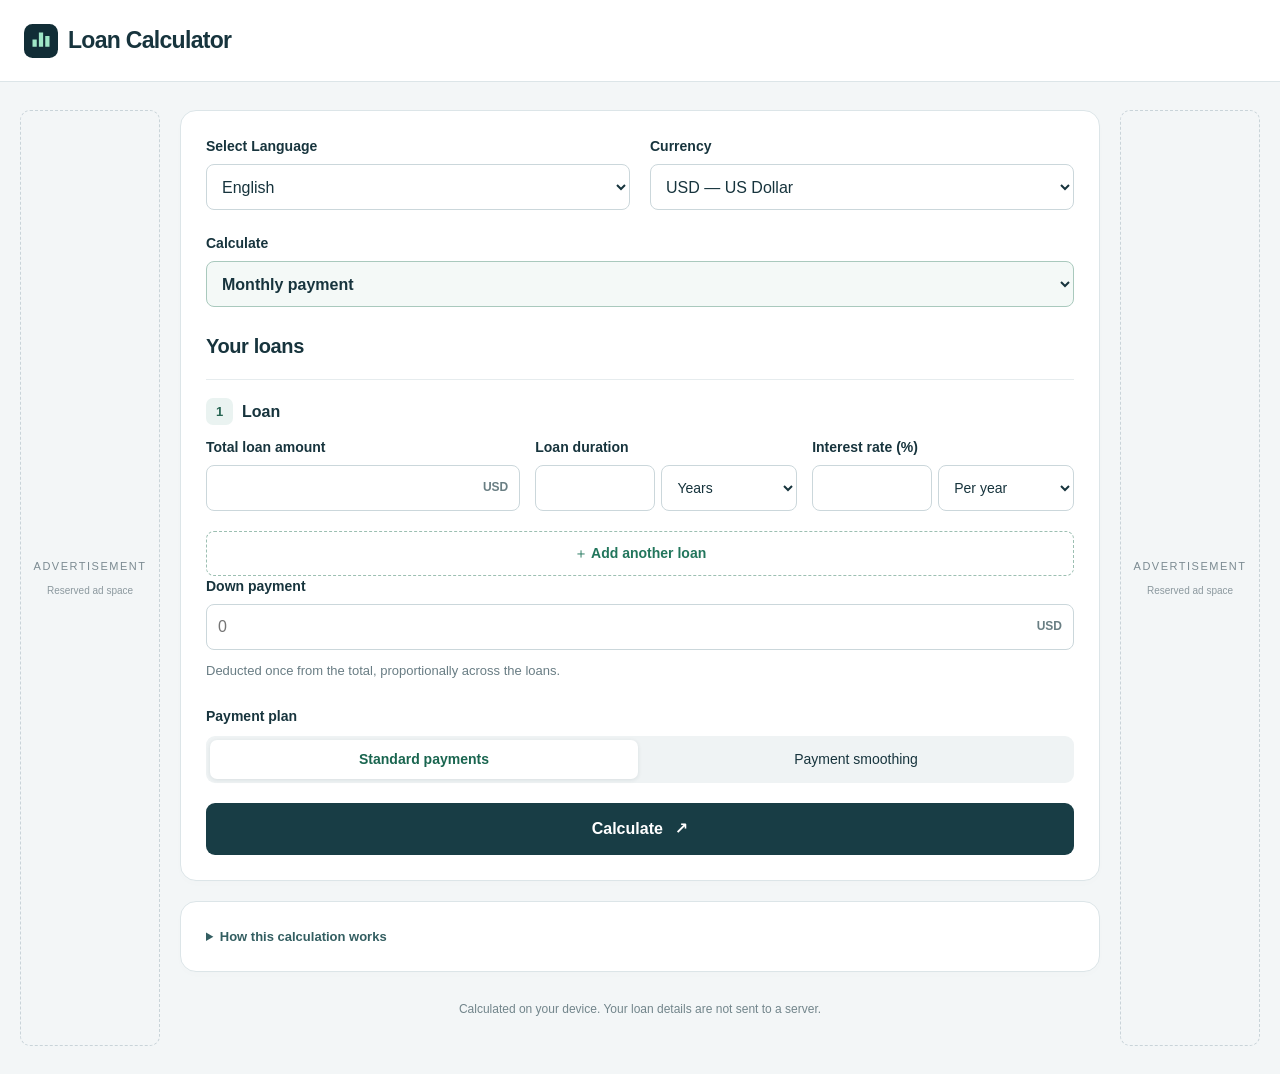
==== index.html @ 1871384f "Add files via upload" ====
<!doctype html>
<html lang="en">
<head>
  <meta charset="utf-8">
  <meta http-equiv="Cache-Control" content="no-cache, no-store, must-revalidate">
  <meta http-equiv="Pragma" content="no-cache">
  <meta http-equiv="Expires" content="0">
  <meta name="viewport" content="width=device-width,initial-scale=1">
  <meta name="description" content="Compare monthly payments across multiple loans, with payment smoothing and a complete repayment schedule.">
  <title>Loan Calculator</title>

  <link rel="preconnect" href="https://fonts.googleapis.com">
  <link rel="preconnect" href="https://fonts.gstatic.com" crossorigin>
  <link href="https://fonts.googleapis.com/css2?family=Rajdhani:wght@600;700&display=swap" rel="stylesheet">

  <link rel="icon" href="favicon.svg" type="image/svg+xml">
  <link rel="stylesheet" href="style.css?v=17">

  <script defer src="i18n.js?v=17"></script>
  <script defer src="finance.js?v=17"></script>
  <script defer src="pdf.js?v=17"></script>
  <script defer src="excel.js?v=17"></script>
  <script defer src="app.js?v=17"></script>
</head>
<body>
  <div id="app"></div>

  <noscript>
    This calculator requires JavaScript. / Esta calculadora precisa de JavaScript.
  </noscript>

  <script>
    // V19: one down payment for the complete group of loans.
    window.addEventListener('DOMContentLoaded', () => {
      const labels = {
        en:'Down payment', zh:'首付款', hi:'अग्रिम भुगतान',
        es:'Pago inicial', ar:'الدفعة المقدمة', fr:'Apport personnel',
        ru:'Первоначальный взнос', bn:'ডাউন পেমেন্ট', pt:'Entrada',
        id:'Uang muka', ur:'پیشگی ادائیگی'
      };
      const hints = {
        en:'Deducted once from the total, proportionally across the loans.',
        pt:'Descontada uma única vez do total, proporcionalmente entre os empréstimos.',
        fr:'Déduit une seule fois du total, proportionnellement entre les prêts.',
        es:'Se descuenta una sola vez del total, proporcionalmente entre los préstamos.'
      };
      const label = () => labels[state.lang] || labels.en;
      state.downPayment = '';
      function value(raw) {
        if (!String(raw ?? '').trim()) return 0;
        const normalized = numeric(String(raw));
        if (!/^\d+(?:\.\d{1,2})?$/.test(normalized)) throw Error('invalidSolver');
        const amount = Number(normalized);
        if (!Number.isFinite(amount) || amount < 0 || amount > 1e12) throw Error('invalidSolver');
        return amount;
      }
      function deduct(loans, raw) {
        const payment = value(raw);
        if (!payment) return loans;
        const amounts = loans.map(loan => Number(numeric(String(loan.amount))));
        const total = amounts.reduce((sum, amount) => sum + amount, 0);
        if (amounts.some(amount => !Number.isFinite(amount) || amount <= 0) || payment >= total)
          throw Error('invalidSolver');
        return loans.map((loan, index) => ({...loan, amount:String(amounts[index] * (1 - payment / total))}));
      }
      const basePrepared = prepared;
      prepared = function () {
        const loans = basePrepared();
        return state.target === 'amount' ? loans : deduct(loans, state.downPayment);
      };
      const baseRender = render;
      render = function () {
        baseRender();
        if (state.target === 'amount') return;
        document.querySelector('#add-loan').insertAdjacentHTML('afterend', `
          <div class="payment-field" id="down-payment-section">
            <label for="down-payment">${label()}</label>
            <div class="amount-wrap">
              <input id="down-payment" type="text" inputmode="decimal"
                value="${escapeHTML(state.downPayment)}" placeholder="0" autocomplete="off">
              <span class="currency-tag">${state.currency}</span>
            </div>
            <p class="hint">${hints[state.lang] || hints.en}</p>
          </div>`);
      };
      document.addEventListener('input', event => {
        if (event.target.id !== 'down-payment') return;
        state.downPayment = event.target.value;
        invalidate();
      });
      const basePdf = pdfReport;
      pdfReport = function () {
        const report = basePdf();
        if (state.target !== 'amount') report.summary.push([label(), money(value(state.downPayment))]);
        return report;
      };
      const baseExcel = LoanExcel.download.bind(LoanExcel);
      LoanExcel.download = async function (exportState, words, math) {
        if (exportState.target === 'amount') return baseExcel(exportState, words, math);
        return baseExcel({...exportState, loans:deduct(exportState.loans, exportState.downPayment)}, words, math);
      };
      render();
    });
  </script>
</body>
</html>
---- style.css ----
* {
  box-sizing: border-box;
}

:root {
  font-family: Inter, Arial, system-ui, sans-serif;
  color: #17343d;
  background: #f3f6f7;
  font-synthesis: none;
}

body {
  margin: 0;
  font-size: 16px;
  line-height: 1.5;
}

button,
input,
select {
  font: inherit;
}

button,
select {
  cursor: pointer;
}

button,
input,
select,
summary {
  outline-offset: 4px;
}

button:focus-visible,
input:focus-visible,
select:focus-visible,
summary:focus-visible {
  outline: 3px solid #177e69;
}

button {
  border: 0;
}

/* HEADER */

header {
  height: 82px;
  background: #fff;
  border-bottom: 1px solid #dce5e8;

  display: flex;
  align-items: center;
  justify-content: space-between;

  padding: 0 max(24px, calc((100% - 1280px) / 2));
  gap: 20px;
}

.brand {
  display: flex;
  align-items: center;
  gap: 10px;

  margin: 0;
  font-size: 23px;
  font-weight: 750;
  line-height: 1.2;
  letter-spacing: -0.7px;
}

.brand img {
  width: 34px;
  height: 34px;
}

.header-note {
  color: #63757d;
  font-size: 14px;
}

/* =========================================================
   MAIN LAYOUT
   ========================================================= */

.layout {
  width: 100%;
  max-width: none;

  margin: 28px 0;
  padding: 0 20px;

  display: grid;

  /*
    Todo o espaço que sobra é dividido igualmente
    entre a coluna esquerda e a coluna direita.

    A calculadora pode chegar no máximo a 920px.
  */
  grid-template-columns:
    minmax(0, 1fr)
    minmax(0, 920px)
    minmax(0, 1fr);

  gap: 20px;

  /*
    Faz as duas colunas laterais acompanharem
    a altura total da coluna central.
  */
  align-items: stretch;
}

main {
  min-width: 0;
}

/* =========================================================
   DESKTOP AD RAILS
   ========================================================= */

.side-rail {
  width: 100%;
  min-width: 0;

  height: auto;
  min-height: 600px;

  align-self: stretch;

  display: flex;
  flex-direction: column;
  align-items: center;
  justify-content: center;

  border: 1px dashed #c9d4d9;
  border-radius: 10px;

  color: #7c8b92;
  gap: 8px;

  text-align: center;
  font-size: 12px;

  margin: 0;
}

.side-rail span {
  letter-spacing: 1.5px;
  text-transform: uppercase;
  font-size: 11px;
}

.side-rail small {
  color: #8c999f;
}

/* TYPOGRAPHY */

.eyebrow {
  color: #52716f;
  font-size: 12px;
  font-weight: 700;
  letter-spacing: 2px;
  text-transform: uppercase;
}

h1 {
  font-size: 36px;
  letter-spacing: -1.3px;
  line-height: 1.15;
  margin: 9px 0 12px;
}

h2 {
  font-size: 20px;
  letter-spacing: -0.4px;
  margin: 0;
}

h3 {
  font-size: 16px;
  margin: 0;
}

.intro {
  color: #63757d;
  margin: 0 0 27px;
  max-width: 620px;
}

/* CARDS */

.card {
  background: white;
  border: 1px solid #dce5e8;
  border-radius: 16px;

  padding: 25px;
  margin-bottom: 20px;

  box-shadow: 0 3px 8px #17343d03;
}

/* PREFERENCES */

.preferences {
  display: grid;
  grid-template-columns: 1fr 1fr;
  gap: 20px;

  margin-bottom: 23px;
}

label,
.label {
  display: block;

  font-size: 14px;
  font-weight: 600;

  margin-bottom: 7px;
}

input,
select {
  width: 100%;
  height: 46px;

  border: 1px solid #cbd7db;
  border-radius: 8px;

  color: #17343d;
  background: #fff;

  padding: 9px 11px;

  min-width: 0;
}

input {
  font-variant-numeric: tabular-nums;
}

select {
  padding-inline-end: 24px;
}

/* SECTIONS */

.section-title {
  display: flex;
  align-items: center;
  justify-content: space-between;
  gap: 12px;
}

.section-title small {
  font-size: 12px;
  color: #6a7b82;
}

/* LOANS */

.loan {
  border-top: 1px solid #e6ecee;
  padding-top: 18px;
  margin-top: 18px;
}

.loan-title {
  display: flex;
  justify-content: space-between;
  align-items: center;

  margin-bottom: 12px;
}

.loan-title h3 {
  display: flex;
  align-items: center;
  gap: 9px;
}

.loan-number {
  display: inline-grid;
  place-items: center;

  background: #eaf3f1;
  color: #276553;

  width: 27px;
  height: 27px;

  border-radius: 7px;
  font-size: 13px;
}

.remove {
  background: transparent;
  color: #697d84;

  padding: 6px 8px;

  font-size: 13px;
  border-radius: 6px;
}

.remove:hover {
  background: #fff0ef;
  color: #ae3535;
}

/* FIELDS */

.fields {
  display: grid;
  grid-template-columns: 1.2fr 1fr 1fr;
  gap: 15px;
}

.pair {
  display: flex;
  gap: 6px;
}

.pair input {
  width: 47%;
}

.pair select {
  width: 53%;
  font-size: 14px;
}

.amount-wrap {
  position: relative;
}

.amount-wrap input {
  padding-inline-end: 52px;
}

.currency-tag {
  position: absolute;

  inset-inline-end: 12px;
  top: 13px;

  font-size: 12px;
  color: #697e83;
  font-weight: 600;

  pointer-events: none;
}

/* ADD LOAN */

.add {
  background: white;
  color: #22765c;

  border: 1px dashed #9cbfb2;

  width: 100%;

  border-radius: 8px;

  padding: 11px;
  margin-top: 20px;

  font-weight: 600;
  font-size: 14px;
}

.add:hover {
  background: #f1faf6;
}

/* PAYMENT MODE */

.mode-row {
  margin-top: 24px;
}

.segments {
  display: flex;

  background: #eff3f4;

  border-radius: 9px;

  padding: 4px;
  gap: 4px;

  margin-top: 9px;
}

.segments label {
  position: relative;

  flex: 1;

  text-align: center;

  padding: 9px 10px;
  margin: 0;

  border-radius: 7px;

  cursor: pointer;

  font-size: 14px;
  font-weight: 500;
}

.segments input {
  position: absolute;

  opacity: 0;

  width: 1px;
  height: 1px;
}

.segments label:has(input:checked) {
  background: #fff;

  box-shadow: 0 1px 4px #17343d1a;

  color: #19654f;
  font-weight: 650;
}

.segments label:has(input:focus-visible) {
  outline: 3px solid #177e69;
}

/* TEXT */

.hint {
  font-size: 13px;
  color: #697d84;

  margin: 11px 0 0;

  line-height: 1.6;
}

/* BUTTONS */

.calculate {
  width: 100%;

  background: #183d45;
  color: #fff;

  border-radius: 9px;

  padding: 14px 20px;
  margin-top: 20px;

  font-weight: 650;

  display: flex;
  justify-content: center;
  gap: 12px;
}

.calculate:hover {
  background: #24535c;
}

/* ERRORS */

.error {
  color: #a12b2b;
  background: #fff0ef;

  padding: 12px;

  border-radius: 8px;

  font-size: 14px;

  margin-top: 16px;
}

.error:empty {
  display: none;
}

/* RESULTS */

.result {
  border: 1px solid #badbce;
  background: #e7f5ee;

  border-radius: 16px;

  padding: 25px;

  margin-bottom: 20px;
}

.result-top {
  display: flex;
  justify-content: space-between;

  gap: 20px;

  align-items: start;
  flex-wrap: wrap;
}

.result-top > div {
  min-width: 0;
  max-width: 100%;
}

.result .eyebrow {
  letter-spacing: 1.3px;
}

.payment {
  font-size: 42px;
  font-weight: 650;

  letter-spacing: -1.8px;
  line-height: 1.2;

  margin: 10px 0 4px;

  overflow-wrap: anywhere;
}

.payment small {
  font-size: 15px;

  letter-spacing: 0;
  font-weight: 400;

  color: #53776a;
}

.badge {
  font-size: 12px;

  background: #d1eade;
  color: #285e4a;

  border-radius: 25px;

  padding: 6px 10px;

  white-space: nowrap;
}

/* STATS */

.stats {
  display: grid;
  grid-template-columns: repeat(3, 1fr);

  gap: 15px;

  border-top: 1px solid #c4ded1;

  margin-top: 23px;
  padding-top: 19px;
}

.stats dt {
  color: #53776a;
  font-size: 13px;
}

.stats dd {
  margin: 4px 0 0;

  font-size: 18px;
  font-weight: 600;

  overflow-wrap: anywhere;
}

/* PERIODS */

.period {
  display: flex;
  align-items: center;
  justify-content: space-between;

  gap: 16px;

  padding: 15px 0;

  border-bottom: 1px solid #e4ecee;
}

.period:last-child {
  border: 0;
}

.period span {
  font-size: 14px;
  color: #60757c;
}

.period strong {
  font-size: 16px;
}

.period-bar {
  height: 5px;

  background: #e4efec;

  border-radius: 8px;

  margin-top: 8px;

  overflow: hidden;
}

.period-bar i {
  display: block;

  height: 100%;

  background: #5eab91;

  border-radius: 8px;
}

.period-label {
  flex: 1;
}

/* TABLE */

.table-card {
  padding: 0;
  overflow: hidden;
}

.table-header {
  padding: 24px;

  display: flex;
  align-items: center;
  justify-content: space-between;

  gap: 14px;
}

.table-scroll {
  overflow: auto;
  max-height: 530px;
}

table {
  width: 100%;

  border-collapse: collapse;

  font-variant-numeric: tabular-nums;
  font-size: 14px;

  white-space: nowrap;
}

th,
td {
  text-align: end;

  padding: 13px 20px;

  border-bottom: 1px solid #e7edef;
}

th:first-child,
td:first-child {
  text-align: start;
}

th {
  background: #f6f8f9;
  color: #63777e;

  font-size: 12px;
  font-weight: 600;

  position: sticky;
  top: 0;
  z-index: 1;
}

tbody tr:hover {
  background: #f3f9f6;
}

tfoot {
  font-weight: 650;
  background: #f6f8f9;
}

/* PAGINATION */

.pagination {
  display: flex;
  align-items: center;
  justify-content: space-between;

  padding: 16px 23px;

  gap: 10px;

  color: #63777e;
  font-size: 13px;
}

.pagination button {
  padding: 7px 12px;

  border-radius: 6px;

  background: #edf3f1;
  color: #245c49;
}

.pagination button:disabled {
  opacity: 0.4;
  cursor: default;
}

/* DETAILS */

details {
  font-size: 13px;
  color: #63777e;
}

summary {
  cursor: pointer;

  color: #335e61;

  font-weight: 600;
}

details p {
  line-height: 1.7;
}

/* FOOTER */

footer {
  text-align: center;

  font-size: 12px;
  color: #72858b;

  padding: 8px 0 28px;
}

a {
  color: #226851;
}

/* EMPTY */

.empty {
  border: 1px dashed #c7d7d9;

  padding: 25px;

  text-align: center;

  color: #677d84;

  border-radius: 12px;

  margin-bottom: 20px;
}

[hidden] {
  display: none !important;
}

/* RTL */

[dir="rtl"] .brand {
  letter-spacing: 0;
}

[dir="rtl"] h1,
[dir="rtl"] .payment {
  letter-spacing: 0;
}

/* TARGET */

.target-control {
  margin-bottom: 24px;
}

.target-control select {
  font-weight: 600;

  background: #f4f9f7;
  border-color: #a9c9bd;
}

/* INVERSE */

.inverse-fields {
  grid-template-columns: repeat(2, minmax(0, 1fr));
}

.computed {
  display: flex;
  align-items: center;

  height: 46px;

  border: 1px dashed #a9c9bd;
  border-radius: 8px;

  color: #37765e;
  background: #f2faf6;

  padding: 9px 11px;

  font-size: 14px;

  flex: 1;
  min-width: 0;
}

.solved-list {
  margin-top: 18px;
}

.solved-list > div {
  display: flex;
  justify-content: space-between;

  gap: 14px;

  padding: 9px 0;

  border-top: 1px solid #c4ded1;
}

.solved-list span {
  font-size: 14px;
}

.solved-list strong {
  text-align: end;
}

.unknown-field label {
  color: #37765e;
}

/* NOTICES */

.amortization-notice {
  padding: 14px;

  border: 1px solid #dfc782;

  background: #fff7df;

  border-radius: 8px;

  color: #614a12;

  font-size: 14px;
  line-height: 1.6;
}

.global-payment {
  margin-bottom: 24px;

  padding: 18px;

  background: #f3f8f6;

  border-radius: 10px;
  border: 1px solid #dce8e1;
}

.payment-field {
  margin-bottom: 24px;
  max-width: 100%;
}

/* DOWNLOADS */

.download {
  margin: 0 0 20px;
}

.download:disabled {
  opacity: 0.65;
  cursor: wait;
}

a.download {
  text-decoration: none;
}

.download-actions {
  display: flex;

  gap: 12px;

  margin: 0 0 20px;
}

.download-actions .download {
  flex: 1;
  min-width: 0;

  margin: 0;
}

/* =========================================================
   MOBILE AD
   ========================================================= */

.ad-mobile {
  display: none;
}

/* =========================================================
   TABLET
   ========================================================= */

@media (max-width: 1150px) and (min-width: 901px) {
  .layout {
    gap: 12px;
    padding: 0 12px;
  }

  .side-rail {
    font-size: 11px;
  }

  .fields {
    gap: 10px;
  }
}

/* =========================================================
   MOBILE
   ========================================================= */

@media (max-width: 900px) {
  .layout {
    display: block;

    max-width: 800px;

    margin: 25px auto 0;

    padding: 0 20px;
  }

  .side-rail {
    display: none;
  }

  .ad-mobile {
    display: flex;

    min-height: 100px;
    width: 100%;

    margin: 0 0 20px;

    border: 1px dashed #c9d4d9;
    border-radius: 10px;

    align-items: center;
    justify-content: center;
    flex-direction: column;

    gap: 8px;

    color: #7c8b92;

    text-align: center;
    font-size: 12px;
  }

  .ad-mobile span {
    text-transform: uppercase;
    letter-spacing: 1.5px;

    font-size: 11px;
  }

  header {
    padding: 0 22px;
    height: 72px;
  }

  .header-note {
    font-size: 12px;
  }
}

/* =========================================================
   SMALL MOBILE
   ========================================================= */

@media (max-width: 560px) {
  .layout {
    padding: 0 14px;
  }

  .card,
  .result {
    padding: 20px;
  }

  h1 {
    font-size: 30px;
  }

  .intro {
    font-size: 14px;
  }

  .preferences {
    gap: 12px;
  }

  .fields {
    grid-template-columns: 1fr;
    gap: 14px;
  }

  .pair input {
    width: 60%;
  }

  .pair select {
    width: 40%;
  }

  .payment {
    font-size: 30px;
  }

  .stats {
    grid-template-columns: 1fr;
    gap: 12px;
  }

  .stats div {
    display: flex;
    justify-content: space-between;
    gap: 10px;
    align-items: center;
  }

  .stats dd {
    font-size: 16px;
    margin: 0;
  }

  .badge {
    white-space: normal;
    text-align: center;
  }

  .header-note {
    display: none;
  }

  .table-header {
    padding: 20px;
  }

  .segments label {
    font-size: 13px;
    padding: 9px 6px;
  }

  .preferences select {
    font-size: 14px;
  }

  th,
  td {
    padding: 12px;
  }

  .result-top {
    gap: 8px;
  }

  .pagination {
    padding: 15px 12px;
  }

  .section-title {
    align-items: start;
  }

  .inverse-fields {
    grid-template-columns: 1fr;
  }

  .solved-list > div {
    flex-wrap: wrap;
  }

  .brand {
    white-space: nowrap;
  }

  .download-actions {
    flex-direction: column;
  }
}

/* ANIMATION */

@media (prefers-reduced-motion: no-preference) {
  button {
    transition: background 0.15s ease;
  }
}
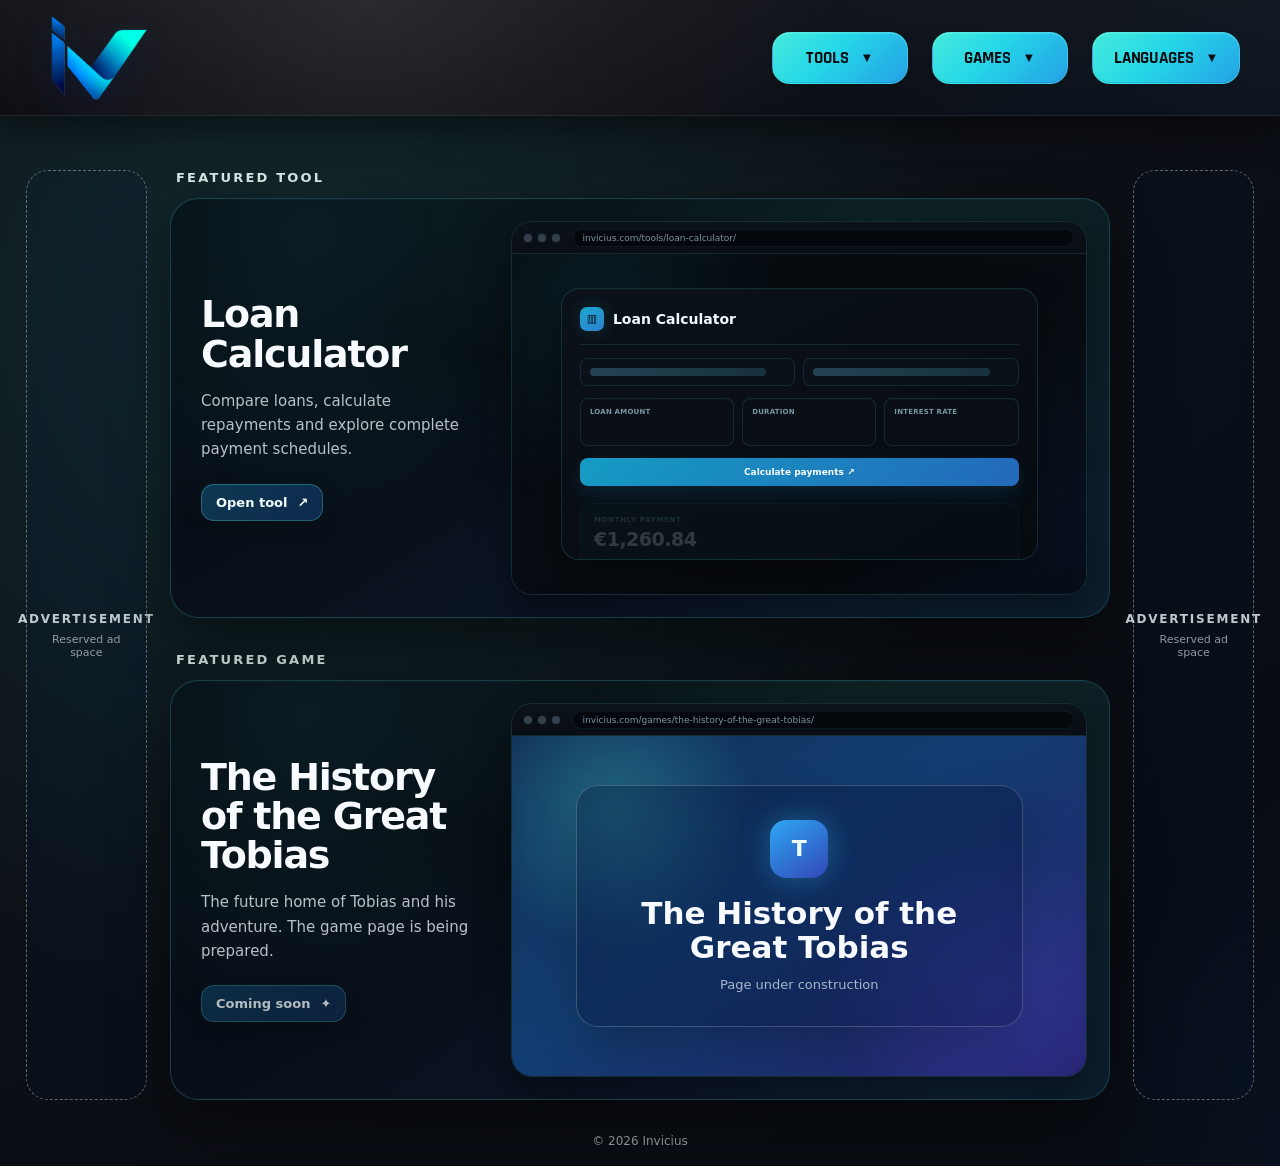
==== commit 45f0e552: "Add files via upload" ====
--- a/index.html
+++ b/index.html
@@ -1,106 +1,1275 @@
-<!doctype html>
+<!DOCTYPE html>
 <html lang="en">
 <head>
-  <meta charset="utf-8">
-  <meta http-equiv="Cache-Control" content="no-cache, no-store, must-revalidate">
-  <meta http-equiv="Pragma" content="no-cache">
-  <meta http-equiv="Expires" content="0">
-  <meta name="viewport" content="width=device-width,initial-scale=1">
-  <meta name="description" content="Compare monthly payments across multiple loans, with payment smoothing and a complete repayment schedule.">
-  <title>Loan Calculator</title>
+  <meta charset="UTF-8">
+  <meta name="viewport" content="width=device-width, initial-scale=1.0">
+  <meta name="description" content="Invicius — useful tools, games and digital experiences.">
+  <title>Invicius</title>
+  <link rel="icon" href="/invicius-favicon.ico?v=20" sizes="any">
+  <link rel="icon" type="image/png" href="/assets/invicius-icon.png?v=20">
+  <link rel="apple-touch-icon" href="/assets/invicius-icon.png?v=20">
 
   <link rel="preconnect" href="https://fonts.googleapis.com">
   <link rel="preconnect" href="https://fonts.gstatic.com" crossorigin>
   <link href="https://fonts.googleapis.com/css2?family=Rajdhani:wght@600;700&display=swap" rel="stylesheet">
 
-  <link rel="icon" href="favicon.svg" type="image/svg+xml">
-  <link rel="stylesheet" href="style.css?v=17">
-
-  <script defer src="i18n.js?v=17"></script>
-  <script defer src="finance.js?v=17"></script>
-  <script defer src="pdf.js?v=17"></script>
-  <script defer src="excel.js?v=17"></script>
-  <script defer src="app.js?v=17"></script>
+  <style>
+    * {
+      box-sizing: border-box;
+    }
+
+    :root {
+      --ink: #f7fbff;
+      --muted: rgba(241, 249, 255, 0.78);
+      --line: rgba(255, 255, 255, 0.20);
+      --glass: rgba(8, 24, 57, 0.24);
+      --glass-strong: rgba(7, 22, 52, 0.52);
+      --shadow: 0 24px 60px rgba(5, 18, 48, 0.28);
+      --radius: 24px;
+    }
+
+    html {
+      min-height: 100%;
+      background: #030507;
+    }
+
+    body {
+      margin: 0;
+      min-height: 100vh;
+      color: var(--ink);
+      font-family: Inter, ui-sans-serif, system-ui, -apple-system, BlinkMacSystemFont, "Segoe UI", sans-serif;
+      overflow-x: hidden;
+
+      background:
+        radial-gradient(circle at 15% 18%, rgba(41, 222, 204, 0.12), transparent 30%),
+        radial-gradient(circle at 82% 72%, rgba(38, 112, 255, 0.14), transparent 32%),
+        radial-gradient(circle at 48% 108%, rgba(65, 114, 163, 0.09), transparent 38%),
+        linear-gradient(145deg, #101319 0%, #090d13 38%, #05080d 68%, #010203 100%);
+
+      background-size: 160% 160%, 160% 160%, 180% 180%, 220% 220%;
+      animation: darkPageGlow 6s ease-in-out infinite alternate;
+    }
+
+    button,
+    select,
+    a {
+      font: inherit;
+    }
+
+    button {
+      border: 0;
+    }
+
+    a {
+      color: inherit;
+    }
+
+    /* ---------------- HEADER ---------------- */
+
+    .site-header {
+      position: relative;
+      z-index: 30;
+
+      min-height: 116px;
+      padding: 9px clamp(20px, 3.1vw, 54px);
+
+      display: flex;
+      align-items: center;
+      gap: clamp(18px, 2.2vw, 34px);
+
+      background:
+        radial-gradient(circle at 18% 2%, rgba(255, 255, 255, 0.10), transparent 28%),
+        radial-gradient(circle at 78% 18%, rgba(45, 151, 199, 0.10), transparent 34%),
+        radial-gradient(circle at 48% 110%, rgba(44, 89, 140, 0.13), transparent 40%),
+        linear-gradient(180deg, #101217 0%, #080a0f 48%, #020305 100%);
+
+      background-size: 160% 160%, 170% 170%, 180% 180%, 220% 220%;
+      animation: headerGlow 4.4s ease-in-out infinite alternate;
+
+      box-shadow:
+        0 12px 36px rgba(0, 0, 0, 0.48),
+        inset 0 -1px 0 rgba(255, 255, 255, 0.08);
+    }
+
+    .brand-link {
+      position: relative;
+      z-index: 2;
+
+      display: flex;
+      align-items: center;
+      justify-content: center;
+
+      width: 118px;
+      min-width: 118px;
+      height: 88px;
+
+      margin: 0;
+
+      background: transparent;
+      box-shadow: none;
+      border-radius: 0;
+      overflow: visible;
+
+      text-decoration: none;
+    }
+
+    .brand-link::before {
+      content: none;
+    }
+
+    .brand-link img {
+      width: 100%;
+      height: 100%;
+      object-fit: contain;
+      display: block;
+      opacity: 1;
+      animation: logoChromatic 6s ease-in-out infinite alternate;
+      filter: saturate(1.16) brightness(1.06) drop-shadow(0 9px 16px rgba(12, 27, 104, 0.24));
+    }
+
+    .nav-cluster {
+      display: flex;
+      align-items: center;
+      gap: 24px;
+    }
+
+    .header-actions {
+      margin-left: auto;
+      display: flex;
+      align-items: center;
+      justify-content: flex-end;
+      gap: 24px;
+    }
+
+    .menu-wrap {
+      position: relative;
+    }
+
+    .menu-button {
+      position: relative;
+      isolation: isolate;
+      overflow: hidden;
+
+      min-width: 136px;
+      height: 52px;
+
+      display: inline-flex;
+      align-items: center;
+      justify-content: center;
+      gap: 12px;
+
+      padding: 0 21px;
+
+      border: 1px solid rgba(107, 255, 232, 0.34);
+      border-radius: 18px;
+
+      background:
+        linear-gradient(
+          135deg,
+          #52f2d6 0%,
+          #25d7e8 26%,
+          #248de4 58%,
+          #385fe2 100%
+        );
+      background-size: 240% 240%;
+      background-position: 0% 50%;
+      animation: buttonFlow 6s ease-in-out infinite alternate;
+
+      box-shadow:
+        inset 0 1px 0 rgba(255, 255, 255, 0.16),
+        inset 0 -1px 0 rgba(8, 54, 122, 0.16);
+
+      font-family: "Rajdhani", "Segoe UI", ui-sans-serif, sans-serif;
+      font-weight: 700;
+      font-size: 1.04rem;
+      letter-spacing: 0.005em;
+      text-transform: uppercase;
+
+      cursor: pointer;
+
+      transition:
+        transform 180ms ease,
+        filter 180ms ease,
+        box-shadow 180ms ease;
+    }
+
+
+    .menu-button > span:first-child,
+    .menu-button .chevron {
+      color: transparent;
+      background: linear-gradient(135deg, #010203 0%, #0b1016 28%, #18303d 55%, #070a0e 78%, #010203 100%);
+      background-size: 240% 240%;
+      -webkit-background-clip: text;
+      background-clip: text;
+      -webkit-text-fill-color: transparent;
+      animation: headerInkFlow 4.4s ease-in-out infinite alternate;
+      text-shadow: none;
+    }
+
+    .menu-button > span:first-child {
+      font-size: 1em;
+      font-weight: 700;
+      letter-spacing: -0.01em;
+    }
+
+    .menu-button:hover,
+    .menu-button:focus-visible {
+      transform: translateY(-3px);
+      filter: brightness(1.10) saturate(1.08);
+      box-shadow:
+        inset 0 1px 0 rgba(255, 255, 255, 0.18),
+        inset 0 -1px 0 rgba(8, 54, 122, 0.18);
+      outline: none;
+    }
+
+    .menu-button:active {
+      transform: translateY(4px);
+      box-shadow:
+        inset 0 1px 0 rgba(255, 255, 255, 0.12),
+        inset 0 -1px 0 rgba(8, 54, 122, 0.20);
+    }
+
+    .menu-button .chevron {
+      font-size: 13px;
+      transition: transform 160ms ease;
+    }
+
+    .menu-wrap.open .menu-button .chevron {
+      transform: rotate(180deg);
+    }
+
+    .menu-panel {
+      position: absolute;
+      top: calc(100% + 10px);
+      left: 0;
+
+      min-width: 250px;
+
+      padding: 9px;
+
+      border: 1px solid rgba(75, 218, 239, 0.38);
+      border-radius: 17px;
+
+      background:
+        radial-gradient(circle at 18% 8%, rgba(255,255,255,0.08), transparent 28%),
+        radial-gradient(circle at 82% 22%, rgba(46,164,210,0.08), transparent 30%),
+        linear-gradient(160deg, rgba(18,21,27,0.98), rgba(7,9,13,0.99) 58%, rgba(1,2,4,0.995));
+      backdrop-filter: blur(18px);
+
+      box-shadow:
+        0 22px 50px rgba(0, 0, 0, 0.48),
+        inset 0 1px 0 rgba(115, 230, 255, 0.10);
+
+      opacity: 0;
+      visibility: hidden;
+      transform: translateY(-7px);
+
+      transition:
+        opacity 150ms ease,
+        transform 150ms ease,
+        visibility 150ms ease;
+    }
+
+    .menu-wrap.open .menu-panel {
+      opacity: 1;
+      visibility: visible;
+      transform: translateY(0);
+    }
+
+    .menu-panel a,
+    .menu-panel button {
+      width: 100%;
+      min-height: 45px;
+
+      display: flex;
+      align-items: center;
+      justify-content: space-between;
+      gap: 18px;
+
+      padding: 10px 13px;
+
+      color: transparent;
+      text-decoration: none;
+      text-align: start;
+
+      border-radius: 11px;
+
+      background:
+        linear-gradient(
+          135deg,
+          #7bffe8 0%,
+          #3dd8ee 38%,
+          #4ba7ff 72%,
+          #7882ff 100%
+        );
+      -webkit-background-clip: text;
+      background-clip: text;
+
+      cursor: pointer;
+      font-family: Inter, Arial, system-ui, sans-serif;
+      font-size: 15px;
+      font-weight: 700;
+      line-height: 1.25;
+    }
+
+    .menu-panel a:hover,
+    .menu-panel a:focus-visible,
+    .menu-panel button:hover,
+    .menu-panel button:focus-visible {
+      background-color: rgba(58, 204, 235, 0.10);
+      outline: none;
+    }
+
+    .menu-panel small {
+      color: #58dce9;
+      -webkit-text-fill-color: #58dce9;
+    }
+
+    .language-wrap {
+      justify-self: end;
+    }
+
+    .language-wrap .menu-panel {
+      left: auto;
+      right: 0;
+      width: 280px;
+      max-height: 420px;
+      overflow: auto;
+    }
+
+    .language-option.active {
+      background-color: rgba(84, 215, 255, 0.10);
+      box-shadow: inset 0 0 0 1px rgba(91, 228, 239, 0.22);
+    }
+
+    /* ---------------- PAGE ---------------- */
+
+    .page-shell {
+      width: 100%;
+      padding: 54px clamp(14px, 2vw, 30px) 34px;
+    }
+
+    .content-grid {
+      width: 100%;
+
+      display: grid;
+      grid-template-columns:
+        minmax(120px, 1fr)
+        minmax(0, 940px)
+        minmax(120px, 1fr);
+
+      gap: clamp(14px, 1.8vw, 28px);
+      align-items: stretch;
+    }
+
+    .side-rail {
+      min-width: 0;
+      min-height: 650px;
+
+      display: flex;
+      flex-direction: column;
+      align-items: center;
+      justify-content: center;
+
+      padding: 24px 10px;
+
+      border: 1px dashed rgba(255, 255, 255, 0.36);
+      border-radius: 22px;
+
+      color: rgba(244, 252, 255, 0.78);
+      text-align: center;
+
+      background: rgba(2, 29, 72, 0.11);
+      backdrop-filter: blur(6px);
+    }
+
+    .side-rail strong {
+      font-size: 12px;
+      letter-spacing: 1.8px;
+      text-transform: uppercase;
+    }
+
+    .side-rail span {
+      margin-top: 7px;
+      font-size: 11px;
+      color: rgba(244, 252, 255, 0.58);
+    }
+
+    .hero-card {
+      position: relative;
+      isolation: isolate;
+      overflow: hidden;
+
+      min-height: 650px;
+
+      display: grid;
+      grid-template-rows: auto 1fr;
+      gap: 28px;
+
+      padding: clamp(28px, 5vw, 58px);
+
+      border: 1px solid rgba(255, 255, 255, 0.26);
+      border-radius: 30px;
+
+      background:
+        linear-gradient(145deg, rgba(255,255,255,0.17), rgba(255,255,255,0.06));
+
+      backdrop-filter: blur(16px);
+      box-shadow: var(--shadow);
+    }
+
+    .hero-card::before {
+      content: "";
+      position: absolute;
+      z-index: -2;
+      inset: -30%;
+
+      background:
+        conic-gradient(
+          from 30deg,
+          rgba(78, 241, 212, 0.22),
+          rgba(85, 143, 255, 0.18),
+          rgba(219, 89, 240, 0.15),
+          rgba(78, 241, 212, 0.22)
+        );
+
+      animation: slowSpin 24s linear infinite;
+    }
+
+    .hero-card::after {
+      content: "";
+      position: absolute;
+      z-index: -1;
+      inset: 1px;
+
+      border-radius: 29px;
+
+      background:
+        linear-gradient(150deg, rgba(7, 49, 94, 0.84), rgba(8, 86, 126, 0.64) 48%, rgba(9, 66, 126, 0.80));
+    }
+
+    .hero-copy {
+      position: relative;
+      z-index: 2;
+      max-width: 720px;
+    }
+
+    .eyebrow {
+      margin: 0 0 12px;
+
+      color: #8ff7e4;
+
+      font-size: 12px;
+      font-weight: 800;
+      letter-spacing: 2.4px;
+      text-transform: uppercase;
+    }
+
+    .hero-title {
+      margin: 0;
+
+      font-size: clamp(40px, 6vw, 76px);
+      line-height: 0.98;
+      letter-spacing: -3px;
+
+      max-width: 760px;
+    }
+
+    .hero-text {
+      margin: 22px 0 0;
+
+      max-width: 650px;
+
+      color: var(--muted);
+
+      font-size: clamp(16px, 2vw, 20px);
+      line-height: 1.65;
+    }
+
+    .tech-visual {
+      position: relative;
+
+      min-height: 325px;
+
+      display: flex;
+      align-items: center;
+      justify-content: center;
+
+      border: 1px solid rgba(255, 255, 255, 0.14);
+      border-radius: 26px;
+
+      overflow: hidden;
+
+      background:
+        radial-gradient(circle at 50% 48%, rgba(87, 251, 221, 0.14), transparent 36%),
+        linear-gradient(145deg, rgba(2, 17, 58, 0.56), rgba(27, 42, 108, 0.28));
+    }
+
+    .tech-visual svg {
+      width: min(720px, 92%);
+      height: auto;
+      display: block;
+      filter: drop-shadow(0 30px 40px rgba(0,0,0,0.24));
+    }
+
+    .orbit {
+      transform-origin: 400px 220px;
+      animation: orbitRotate 18s linear infinite;
+    }
+
+    .orbit.reverse {
+      animation-direction: reverse;
+      animation-duration: 26s;
+    }
+
+    .pulse-dot {
+      animation: dotPulse 2.5s ease-in-out infinite alternate;
+      transform-origin: center;
+    }
+
+
+    /* ---------------- HOME FEED ---------------- */
+    .home-feed{min-width:0;display:flex;flex-direction:column;gap:34px}
+    .feed-section{min-width:0}
+    .feed-heading{display:flex;align-items:center;gap:0;margin:0 0 13px;padding:0 6px;font-size:13px;font-weight:850;letter-spacing:2.2px;text-transform:uppercase;color:rgba(238,255,252,.9)}
+    .feed-heading::before{content:none;display:none}
+    .feed-card{position:relative;overflow:hidden;min-height:420px;display:grid;grid-template-columns:minmax(230px,.34fr) minmax(0,.66fr);gap:22px;padding:22px;border:1px solid rgba(83,220,245,.24);border-radius:28px;background:radial-gradient(circle at 14% 10%,rgba(44,196,221,.10),transparent 34%),radial-gradient(circle at 88% 84%,rgba(39,104,197,.10),transparent 36%),linear-gradient(145deg,rgba(4,8,12,.97),rgba(7,12,18,.96) 56%,rgba(3,7,12,.98));backdrop-filter:blur(15px);box-shadow:0 24px 60px rgba(0,0,0,.46),inset 0 1px 0 rgba(255,255,255,.025)}
+    .feed-card::before{content:"";position:absolute;inset:-45%;z-index:-1;background:conic-gradient(from 50deg,rgba(77,245,214,.09),rgba(66,128,255,.10),rgba(12,18,28,.06),rgba(77,245,214,.09));animation:slowSpin 28s linear infinite}
+    .feed-info{align-self:center;padding:8px 6px 8px 8px}
+    .feed-title{margin:0;font-size:clamp(25px,3vw,38px);line-height:1.03;letter-spacing:-1.2px}
+    .feed-text{margin:15px 0 0;color:rgba(241,249,255,.76);font-size:15px;line-height:1.62}
+    .feed-action{display:inline-flex;align-items:center;gap:10px;margin-top:22px;padding:11px 15px;border-radius:13px;text-decoration:none;color:#f5ffff;font-size:13px;font-weight:800;background:linear-gradient(135deg,rgba(18,115,168,.42),rgba(25,80,155,.38));box-shadow:inset 0 0 0 1px rgba(89,240,225,.28),0 8px 20px rgba(0,0,0,.22);transition:transform 160ms ease,background 160ms ease}
+    .feed-action:hover,.feed-action:focus-visible{transform:translateY(-2px);background:rgba(35,143,189,.34);outline:none}
+    .feed-action.disabled{pointer-events:none;opacity:.72}
+    .preview-window{position:relative;min-width:0;min-height:365px;overflow:hidden;border:1px solid rgba(92,211,239,.18);border-radius:21px;background:#05090e;box-shadow:0 18px 36px rgba(0,0,0,.38)}
+    .preview-browserbar{height:32px;display:flex;align-items:center;gap:6px;padding:0 12px;background:linear-gradient(180deg,#0c1219,#090e14);border-bottom:1px solid rgba(79,207,234,.12)}
+    .preview-browserbar i{width:8px;height:8px;border-radius:50%;background:#33414d;box-shadow:0 0 0 1px rgba(255,255,255,.025)}
+    .preview-address{min-width:0;flex:1;margin-left:7px;padding:4px 9px;overflow:hidden;border-radius:8px;color:#7d929d;background:rgba(3,7,11,.82);box-shadow:inset 0 0 0 1px rgba(86,211,233,.08);font-size:9px;white-space:nowrap;text-overflow:ellipsis}
+    .preview-stage{position:absolute;inset:32px 0 0;overflow:hidden;background:#060a0f}
+    .loan-preview .preview-stage{display:grid;place-items:center;padding:22px;background:radial-gradient(circle at 15% 15%,rgba(35,188,214,.10),transparent 34%),radial-gradient(circle at 88% 82%,rgba(37,87,176,.12),transparent 36%),linear-gradient(160deg,#05090d,#080d13 56%,#04070b)}
+    .loan-demo{width:min(90%,560px);max-height:92%;padding:18px;border:1px solid rgba(76,213,234,.16);border-radius:18px;background:linear-gradient(155deg,rgba(11,18,25,.98),rgba(6,11,16,.98));box-shadow:0 18px 38px rgba(0,0,0,.42),inset 0 1px 0 rgba(255,255,255,.025);color:#eefbff;overflow:hidden}
+    .loan-demo-top{display:flex;align-items:center;gap:9px;padding-bottom:13px;border-bottom:1px solid rgba(90,211,231,.12);font-size:14px;font-weight:850;color:#f2fbff}
+    .loan-demo-icon{width:24px;height:24px;display:grid;place-items:center;border-radius:7px;background:linear-gradient(145deg,#1aa9cf,#2f7fd1);color:#071016;font-size:11px;font-weight:900;box-shadow:0 0 18px rgba(47,166,214,.18)}
+    .loan-demo-selects{display:grid;grid-template-columns:1fr 1fr;gap:8px;margin-top:13px}
+    .loan-demo-select{height:28px;border:1px solid rgba(86,211,233,.13);border-radius:7px;background:#0a1118;position:relative;overflow:hidden}
+    .loan-demo-select::after{content:"";position:absolute;left:9px;right:28px;top:9px;height:8px;border-radius:5px;background:linear-gradient(90deg,#244253,#17313e)}
+    .loan-demo-fields{display:grid;grid-template-columns:1.15fr 1fr 1fr;gap:8px;margin-top:12px}
+    .loan-demo-field{min-width:0;padding:9px;border:1px solid rgba(85,207,230,.14);border-radius:8px;background:#090f15;box-shadow:inset 0 1px 0 rgba(255,255,255,.02)}
+    .loan-demo-field small{display:block;margin-bottom:5px;color:#7895a3;font-size:7px;font-weight:750;letter-spacing:.2px}
+    .loan-demo-field strong{display:block;min-height:15px;overflow:hidden;color:#eafaff;font-size:10px;font-weight:800;white-space:nowrap;text-overflow:ellipsis}
+    .loan-demo-field strong span{display:inline-block;opacity:0;animation:loanType 9s ease-in-out infinite}
+    .loan-demo-field:nth-child(2) strong span{animation-delay:.8s}
+    .loan-demo-field:nth-child(3) strong span{animation-delay:1.6s}
+    .loan-demo-button{margin-top:12px;padding:9px 12px;border-radius:8px;background:linear-gradient(135deg,#159cc3,#2369ba);color:#f8feff;text-align:center;font-size:9px;font-weight:850;box-shadow:0 8px 20px rgba(15,112,171,.20);animation:loanButton 9s ease-in-out infinite}
+    .loan-demo-result{margin-top:12px;padding:12px 13px;border:1px solid rgba(74,223,197,.22);border-radius:10px;background:linear-gradient(145deg,rgba(11,42,42,.82),rgba(8,27,39,.9));opacity:.18;transform:translateY(5px);animation:loanResult 9s ease-in-out infinite}
+    .loan-demo-result small{display:block;color:#78c8bd;font-size:7px;font-weight:750;text-transform:uppercase;letter-spacing:.7px}
+    .loan-demo-result strong{display:block;margin-top:4px;color:#f0ffff;font-size:19px;letter-spacing:-.5px}
+    .loan-demo-bars{display:flex;gap:4px;align-items:flex-end;height:28px;margin-top:10px}
+    .loan-demo-bars i{flex:1;min-width:0;border-radius:3px 3px 1px 1px;background:linear-gradient(180deg,#4de0c0,#267cb7);box-shadow:0 0 10px rgba(63,209,205,.09);animation:loanBars 9s ease-in-out infinite}
+    .loan-demo-bars i:nth-child(1){height:42%}.loan-demo-bars i:nth-child(2){height:66%}.loan-demo-bars i:nth-child(3){height:86%}.loan-demo-bars i:nth-child(4){height:72%}.loan-demo-bars i:nth-child(5){height:54%}.loan-demo-bars i:nth-child(6){height:39%}
+    .tobias-preview .preview-stage{display:grid;place-items:center;background:radial-gradient(circle at 18% 22%,rgba(74,237,211,.28),transparent 26%),radial-gradient(circle at 84% 76%,rgba(80,92,234,.3),transparent 30%),linear-gradient(145deg,#102f56,#123d71 45%,#261f6b)}
+    .tobias-empty-page{width:min(78%,480px);padding:34px 28px;text-align:center;border:1px solid rgba(255,255,255,.19);border-radius:22px;background:rgba(8,19,58,.34);backdrop-filter:blur(10px);box-shadow:0 20px 45px rgba(0,0,0,.2);animation:tobiasFloat 5s ease-in-out infinite alternate}
+    .tobias-pixel{width:58px;height:58px;margin:0 auto 18px;display:grid;place-items:center;border-radius:16px;color:#efffff;background:linear-gradient(145deg,#2da7f4,#3347b7);box-shadow:0 0 30px rgba(60,188,244,.34);font-weight:900;font-size:22px}
+    .tobias-empty-page h3{margin:0;font-size:clamp(21px,3vw,31px);line-height:1.1}
+    .tobias-empty-page p{margin:13px 0 0;color:rgba(239,251,255,.68);font-size:13px}
+
+    .mobile-rail {
+      display: none;
+    }
+
+    .site-footer {
+      padding: 0 20px 18px;
+      text-align: center;
+      color: rgba(243, 250, 255, 0.62);
+      font-size: 12px;
+    }
+
+    /* ---------------- ANIMATIONS ---------------- */
+
+    @keyframes loanType {
+      0%,10%{opacity:0;transform:translateY(3px)}
+      18%,72%{opacity:1;transform:translateY(0)}
+      82%,100%{opacity:0;transform:translateY(-2px)}
+    }
+
+    @keyframes loanButton {
+      0%,42%,100%{transform:scale(1);filter:brightness(1)}
+      48%{transform:scale(.985);filter:brightness(1.22)}
+      55%,82%{transform:scale(1);filter:brightness(1)}
+    }
+
+    @keyframes loanResult {
+      0%,48%,100%{opacity:.15;transform:translateY(5px)}
+      58%,82%{opacity:1;transform:translateY(0)}
+      90%{opacity:.2;transform:translateY(3px)}
+    }
+
+    @keyframes loanBars {
+      0%,48%,100%{opacity:.22;transform:scaleY(.55);transform-origin:bottom}
+      60%,82%{opacity:1;transform:scaleY(1);transform-origin:bottom}
+    }
+
+    @keyframes buttonFlow {
+      0% {
+        background-position: 0% 45%;
+      }
+      50% {
+        background-position: 58% 55%;
+      }
+      100% {
+        background-position: 100% 45%;
+      }
+    }
+
+    @keyframes darkPageGlow {
+      0% { background-position: 0% 0%, 100% 100%, 50% 100%, 0% 50%; }
+      50% { background-position: 24% 16%, 76% 82%, 48% 74%, 52% 50%; }
+      100% { background-position: 44% 30%, 60% 64%, 52% 48%, 100% 50%; }
+    }
+
+    @keyframes pageGlow {
+      0% {
+        background-position: 0% 0%, 100% 100%, 0% 50%;
+      }
+      100% {
+        background-position: 20% 12%, 78% 84%, 100% 50%;
+      }
+    }
+
+    @keyframes brandFlow {
+      0% { background-position: 0% 42%; }
+      50% { background-position: 58% 58%; }
+      100% { background-position: 100% 42%; }
+    }
+
+    @keyframes logoChromatic {
+      0% { filter: hue-rotate(-8deg) saturate(1.12) brightness(1.04) drop-shadow(0 9px 16px rgba(12, 27, 104, 0.24)); }
+      50% { filter: hue-rotate(12deg) saturate(1.28) brightness(1.10) drop-shadow(0 9px 18px rgba(22, 177, 205, 0.24)); }
+      100% { filter: hue-rotate(30deg) saturate(1.30) brightness(1.08) drop-shadow(0 9px 18px rgba(33, 193, 163, 0.24)); }
+    }
+
+    @keyframes headerInkFlow {
+      0% { background-position: 0% 42%; }
+      50% { background-position: 58% 58%; }
+      100% { background-position: 100% 42%; }
+    }
+
+    @keyframes headerGlow {
+      0% {
+        background-position: 0% 20%, 100% 0%, 0% 50%;
+      }
+      100% {
+        background-position: 25% 5%, 72% 24%, 100% 50%;
+      }
+    }
+
+    @keyframes slowSpin {
+      to { transform: rotate(360deg); }
+    }
+
+    @keyframes orbitRotate {
+      to { transform: rotate(360deg); }
+    }
+
+    @keyframes dotPulse {
+      from { opacity: 0.55; transform: scale(0.90); }
+      to   { opacity: 1; transform: scale(1.12); }
+    }
+    @keyframes tobiasFloat{from{transform:translateY(8px)}to{transform:translateY(-8px)}}
+
+    /* ---------------- RESPONSIVE ---------------- */
+
+    @media (max-width: 1100px) {
+      .header-actions {
+        gap: 12px;
+      }
+
+      .nav-cluster {
+        gap: 12px;
+      }
+
+      .content-grid {
+        grid-template-columns:
+          minmax(90px, 0.7fr)
+          minmax(0, 760px)
+          minmax(90px, 0.7fr);
+      }
+    }
+
+    @media (max-width: 900px) {
+      .site-header {
+        min-height: auto;
+        flex-wrap: wrap;
+        gap: 12px;
+        padding: 12px 14px 17px;
+      }
+
+      .brand-link {
+        width: 92px;
+        min-width: 92px;
+        height: 72px;
+        margin: 0;
+        border-radius: 0;
+      }
+
+      .header-actions {
+        margin-left: auto;
+        flex: 1 1 520px;
+        display: grid;
+        grid-template-columns: minmax(0, 2fr) minmax(150px, 1fr);
+        gap: 8px;
+      }
+
+      .nav-cluster {
+        display: grid;
+        grid-template-columns: 1fr 1fr;
+        gap: 8px;
+      }
+
+      .language-wrap {
+        justify-self: stretch;
+      }
+
+      .language-wrap .menu-button {
+        width: 100%;
+      }
+
+      .language-wrap .menu-panel {
+        right: 0;
+        left: 0;
+        width: auto;
+      }
+
+      .menu-button {
+        min-width: 0;
+        width: 100%;
+        height: 43px;
+        border-radius: 13px;
+        padding: 0 12px;
+      }
+
+      .menu-panel {
+        min-width: 220px;
+      }
+
+      .page-shell {
+        padding-top: 44px;
+      }
+
+      .content-grid {
+        display: block;
+        max-width: 780px;
+        margin: 0 auto;
+      }
+
+      .side-rail {
+        display: none;
+      }
+
+      .hero-card {
+        min-height: auto;
+        padding: 28px 20px 22px;
+      }
+
+      .hero-title {
+        letter-spacing: -2px;
+      }
+
+      .tech-visual {
+        min-height: 270px;
+      }
+
+      .feed-card{grid-template-columns:1fr;min-height:0;padding:18px}
+      .feed-info{padding:3px 3px 0}
+      .preview-window{min-height:320px}
+
+      .mobile-rail {
+        margin-top: 18px;
+
+        min-height: 110px;
+
+        display: flex;
+        flex-direction: column;
+        align-items: center;
+        justify-content: center;
+
+        border: 1px dashed rgba(255, 255, 255, 0.36);
+        border-radius: 18px;
+
+        color: rgba(244, 252, 255, 0.74);
+        background: rgba(2, 29, 72, 0.11);
+      }
+    }
+
+    @media (max-width: 520px) {
+      .site-header {
+        grid-template-columns: 72px 1fr;
+      }
+
+      .brand-link {
+        width: 80px;
+        min-width: 80px;
+        height: 64px;
+        border-radius: 0;
+      }
+
+      .nav-cluster {
+        gap: 6px;
+      }
+
+      .menu-button {
+        font-size: 13px;
+      }
+
+      .hero-title {
+        font-size: 40px;
+      }
+    }
+
+    @media (prefers-reduced-motion: reduce) {
+      *,
+      *::before,
+      *::after {
+        animation: none !important;
+        scroll-behavior: auto !important;
+      }
+    }
+  </style>
 </head>
+
 <body>
-  <div id="app"></div>
-
-  <noscript>
-    This calculator requires JavaScript. / Esta calculadora precisa de JavaScript.
-  </noscript>
+  <header class="site-header">
+    <a class="brand-link" href="/" aria-label="Invicius">
+      <img src="assets/invicius-logo.png" alt="Invicius">
+    </a>
+
+    <div class="header-actions">
+      <nav class="nav-cluster" aria-label="Primary navigation">
+        <div class="menu-wrap">
+          <button class="menu-button" type="button" data-menu-button="tools" aria-expanded="false">
+            <span data-i18n="tools">Tools</span>
+            <span class="chevron" aria-hidden="true">▼</span>
+          </button>
+          <div class="menu-panel" data-menu-panel="tools">
+            <a href="/tools/loan-calculator/">
+              <span data-i18n="loanCalculator">Loan Calculator</span>
+              <small>↗</small>
+            </a>
+          </div>
+        </div>
+
+        <div class="menu-wrap">
+          <button class="menu-button" type="button" data-menu-button="games" aria-expanded="false">
+            <span data-i18n="games">Games</span>
+            <span class="chevron" aria-hidden="true">▼</span>
+          </button>
+          <div class="menu-panel" data-menu-panel="games">
+            <a href="/games/the-history-of-the-great-tobias/">
+              <span>The History of the Great Tobias</span>
+              <small>↗</small>
+            </a>
+          </div>
+        </div>
+      </nav>
+
+      <div class="menu-wrap language-wrap">
+        <button class="menu-button" type="button" data-menu-button="languages" aria-expanded="false">
+          <span data-i18n="languages">Languages</span>
+          <span class="chevron" aria-hidden="true">▼</span>
+        </button>
+        <div class="menu-panel" data-menu-panel="languages" id="language-menu"></div>
+      </div>
+    </div>
+  </header>
+
+  <main class="page-shell">
+    <div class="content-grid">
+      <aside class="side-rail" aria-label="Advertisement">
+        <strong data-i18n="advertisement">Advertisement</strong>
+        <span data-i18n="reserved">Reserved ad space</span>
+      </aside>
+
+      <section class="home-feed" aria-label="Invicius feed">
+        <div class="feed-section">
+          <h2 class="feed-heading" data-i18n="featuredTool">Featured tool</h2>
+          <article class="feed-card">
+            <div class="feed-info">
+              <h3 class="feed-title" data-i18n="loanCalculator">Loan Calculator</h3>
+              <p class="feed-text" data-i18n="loanFeedText">Compare loans, calculate repayments and explore complete payment schedules.</p>
+              <a class="feed-action" href="/tools/loan-calculator/"><span data-i18n="openTool">Open tool</span><span aria-hidden="true">↗</span></a>
+            </div>
+            <div class="preview-window loan-preview" aria-label="Loan Calculator animated preview">
+              <div class="preview-browserbar"><i></i><i></i><i></i><span class="preview-address">invicius.com/tools/loan-calculator/</span></div>
+              <div class="preview-stage">
+                <div class="loan-demo" aria-hidden="true">
+                  <div class="loan-demo-top"><span class="loan-demo-icon">▥</span><span>Loan Calculator</span></div>
+                  <div class="loan-demo-selects"><div class="loan-demo-select"></div><div class="loan-demo-select"></div></div>
+                  <div class="loan-demo-fields">
+                    <div class="loan-demo-field"><small>LOAN AMOUNT</small><strong><span>260000</span></strong></div>
+                    <div class="loan-demo-field"><small>DURATION</small><strong><span>25 years</span></strong></div>
+                    <div class="loan-demo-field"><small>INTEREST RATE</small><strong><span>3.2%</span></strong></div>
+                  </div>
+                  <div class="loan-demo-button">Calculate payments ↗</div>
+                  <div class="loan-demo-result"><small>Monthly payment</small><strong>€1,260.84</strong><div class="loan-demo-bars"><i></i><i></i><i></i><i></i><i></i><i></i></div></div>
+                </div>
+              </div>
+            </div>
+          </article>
+        </div>
+        <div class="feed-section">
+          <h2 class="feed-heading" data-i18n="featuredGame">Featured game</h2>
+          <article class="feed-card">
+            <div class="feed-info">
+              <h3 class="feed-title">The History of the Great Tobias</h3>
+              <p class="feed-text" data-i18n="tobiasFeedText">The future home of Tobias and his adventure. The game page is being prepared.</p>
+              <span class="feed-action disabled"><span data-i18n="comingSoon">Coming soon</span><span aria-hidden="true">✦</span></span>
+            </div>
+            <div class="preview-window tobias-preview" aria-label="The History of the Great Tobias page preview">
+              <div class="preview-browserbar"><i></i><i></i><i></i><span class="preview-address">invicius.com/games/the-history-of-the-great-tobias/</span></div>
+              <div class="preview-stage"><div class="tobias-empty-page"><div class="tobias-pixel">T</div><h3>The History of the Great Tobias</h3><p data-i18n="tobiasPageStatus">Page under construction</p></div></div>
+            </div>
+          </article>
+        </div>
+      </section>
+
+      <aside class="side-rail" aria-label="Advertisement">
+        <strong data-i18n="advertisement">Advertisement</strong>
+        <span data-i18n="reserved">Reserved ad space</span>
+      </aside>
+
+      <aside class="mobile-rail" aria-label="Advertisement">
+        <strong data-i18n="advertisement">Advertisement</strong>
+        <span data-i18n="reserved">Reserved ad space</span>
+      </aside>
+    </div>
+  </main>
+
+  <footer class="site-footer">
+    <span>© <span id="year"></span> Invicius</span>
+  </footer>
 
   <script>
-    // V19: one down payment for the complete group of loans.
-    window.addEventListener('DOMContentLoaded', () => {
-      const labels = {
-        en:'Down payment', zh:'首付款', hi:'अग्रिम भुगतान',
-        es:'Pago inicial', ar:'الدفعة المقدمة', fr:'Apport personnel',
-        ru:'Первоначальный взнос', bn:'ডাউন পেমেন্ট', pt:'Entrada',
-        id:'Uang muka', ur:'پیشگی ادائیگی'
-      };
-      const hints = {
-        en:'Deducted once from the total, proportionally across the loans.',
-        pt:'Descontada uma única vez do total, proporcionalmente entre os empréstimos.',
-        fr:'Déduit une seule fois du total, proportionnellement entre les prêts.',
-        es:'Se descuenta una sola vez del total, proporcionalmente entre los préstamos.'
-      };
-      const label = () => labels[state.lang] || labels.en;
-      state.downPayment = '';
-      function value(raw) {
-        if (!String(raw ?? '').trim()) return 0;
-        const normalized = numeric(String(raw));
-        if (!/^\d+(?:\.\d{1,2})?$/.test(normalized)) throw Error('invalidSolver');
-        const amount = Number(normalized);
-        if (!Number.isFinite(amount) || amount < 0 || amount > 1e12) throw Error('invalidSolver');
-        return amount;
-      }
-      function deduct(loans, raw) {
-        const payment = value(raw);
-        if (!payment) return loans;
-        const amounts = loans.map(loan => Number(numeric(String(loan.amount))));
-        const total = amounts.reduce((sum, amount) => sum + amount, 0);
-        if (amounts.some(amount => !Number.isFinite(amount) || amount <= 0) || payment >= total)
-          throw Error('invalidSolver');
-        return loans.map((loan, index) => ({...loan, amount:String(amounts[index] * (1 - payment / total))}));
-      }
-      const basePrepared = prepared;
-      prepared = function () {
-        const loans = basePrepared();
-        return state.target === 'amount' ? loans : deduct(loans, state.downPayment);
-      };
-      const baseRender = render;
-      render = function () {
-        baseRender();
-        if (state.target === 'amount') return;
-        document.querySelector('#add-loan').insertAdjacentHTML('afterend', `
-          <div class="payment-field" id="down-payment-section">
-            <label for="down-payment">${label()}</label>
-            <div class="amount-wrap">
-              <input id="down-payment" type="text" inputmode="decimal"
-                value="${escapeHTML(state.downPayment)}" placeholder="0" autocomplete="off">
-              <span class="currency-tag">${state.currency}</span>
-            </div>
-            <p class="hint">${hints[state.lang] || hints.en}</p>
-          </div>`);
-      };
-      document.addEventListener('input', event => {
-        if (event.target.id !== 'down-payment') return;
-        state.downPayment = event.target.value;
-        invalidate();
+    const languages = [
+      ["en", "English"],
+      ["zh", "中文（普通话）"],
+      ["hi", "हिन्दी"],
+      ["es", "Español"],
+      ["ar", "العربية"],
+      ["fr", "Français"],
+      ["ru", "Русский"],
+      ["bn", "বাংলা"],
+      ["pt", "Português"],
+      ["id", "Bahasa Indonesia"],
+      ["ur", "اردو"]
+    ];
+
+    const copy = {
+      en: {
+        tools: "Tools",
+        games: "Games",
+        languages: "Languages",
+        loanCalculator: "Loan Calculator",
+        heroTitle: "Technology, tools and games in one place.",
+        heroText: "Explore useful digital tools and original interactive experiences built to be simple, fast and accessible anywhere.",
+        feedTools: "Tools",
+        feedGames: "Games",
+        featuredTool: "Featured tool",
+        featuredGame: "Featured game",
+        loanFeedText: "Compare loans, calculate repayments and explore complete payment schedules.",
+        openTool: "Open tool",
+        tobiasFeedText: "The future home of Tobias and his adventure. The game page is being prepared.",
+        comingSoon: "Coming soon",
+        tobiasPageStatus: "Page under construction",
+        advertisement: "Advertisement",
+        reserved: "Reserved ad space"
+      },
+
+      zh: {
+        tools: "工具",
+        games: "游戏",
+        languages: "语言",
+        loanCalculator: "贷款计算器",
+        heroTitle: "科技、工具与游戏，尽在一处。",
+        heroText: "探索实用的数字工具和原创互动体验，简单、快速，并可随时随地使用。",
+        feedTools: "工具",
+        feedGames: "游戏",
+        featuredTool: "精选工具",
+        featuredGame: "精选游戏",
+        loanFeedText: "比较贷款、计算还款金额并查看完整的还款计划。",
+        openTool: "打开工具",
+        tobiasFeedText: "Tobias 和他的冒险未来将在这里展开。游戏页面正在准备中。",
+        comingSoon: "即将推出",
+        tobiasPageStatus: "页面建设中",
+        advertisement: "广告",
+        reserved: "预留广告位"
+      },
+
+      hi: {
+        tools: "टूल्स",
+        games: "गेम्स",
+        languages: "भाषाएँ",
+        loanCalculator: "ऋण कैलकुलेटर",
+        heroTitle: "तकनीक, टूल्स और गेम्स — एक ही जगह।",
+        heroText: "उपयोगी डिजिटल टूल्स और मौलिक इंटरैक्टिव अनुभव खोजें, जिन्हें सरल, तेज़ और कहीं से भी उपयोग करने योग्य बनाया गया है।",
+        feedTools: "टूल्स",
+        feedGames: "गेम्स",
+        featuredTool: "विशेष टूल",
+        featuredGame: "विशेष गेम",
+        loanFeedText: "ऋणों की तुलना करें, किस्तें गणना करें और पूरा भुगतान कार्यक्रम देखें।",
+        openTool: "टूल खोलें",
+        tobiasFeedText: "Tobias और उसके रोमांच का भविष्य का घर। गेम पेज तैयार किया जा रहा है।",
+        comingSoon: "जल्द आ रहा है",
+        tobiasPageStatus: "पेज निर्माणाधीन है",
+        advertisement: "विज्ञापन",
+        reserved: "विज्ञापन के लिए आरक्षित स्थान"
+      },
+
+      es: {
+        tools: "Herramientas",
+        games: "Juegos",
+        languages: "Idiomas",
+        loanCalculator: "Calculadora de préstamos",
+        heroTitle: "Tecnología, herramientas y juegos en un solo lugar.",
+        heroText: "Descubre herramientas digitales útiles y experiencias interactivas originales, creadas para ser simples, rápidas y accesibles desde cualquier lugar.",
+        feedTools: "Herramientas",
+        feedGames: "Juegos",
+        featuredTool: "Herramienta destacada",
+        featuredGame: "Juego destacado",
+        loanFeedText: "Compara préstamos, calcula cuotas y consulta calendarios completos de pago.",
+        openTool: "Abrir herramienta",
+        tobiasFeedText: "El futuro hogar de Tobias y su aventura. La página del juego está en preparación.",
+        comingSoon: "Próximamente",
+        tobiasPageStatus: "Página en construcción",
+        advertisement: "Publicidad",
+        reserved: "Espacio publicitario reservado"
+      },
+
+      ar: {
+        tools: "الأدوات",
+        games: "الألعاب",
+        languages: "اللغات",
+        loanCalculator: "حاسبة القروض",
+        heroTitle: "التكنولوجيا والأدوات والألعاب في مكان واحد.",
+        heroText: "اكتشف أدوات رقمية مفيدة وتجارب تفاعلية أصلية صُممت لتكون بسيطة وسريعة ومتاحة من أي مكان.",
+        feedTools: "الأدوات",
+        feedGames: "الألعاب",
+        featuredTool: "أداة مميزة",
+        featuredGame: "لعبة مميزة",
+        loanFeedText: "قارن القروض واحسب الأقساط واستعرض جداول السداد الكاملة.",
+        openTool: "فتح الأداة",
+        tobiasFeedText: "المكان المستقبلي لتوبياس ومغامرته. صفحة اللعبة قيد الإعداد.",
+        comingSoon: "قريبًا",
+        tobiasPageStatus: "الصفحة قيد الإنشاء",
+        advertisement: "إعلان",
+        reserved: "مساحة إعلانية محجوزة"
+      },
+
+      fr: {
+        tools: "Outils",
+        games: "Jeux",
+        languages: "Langues",
+        loanCalculator: "Calculateur de prêt",
+        heroTitle: "Technologie, outils et jeux au même endroit.",
+        heroText: "Découvrez des outils numériques utiles et des expériences interactives originales, conçus pour être simples, rapides et accessibles partout.",
+        feedTools: "Outils",
+        feedGames: "Jeux",
+        featuredTool: "Outil à la une",
+        featuredGame: "Jeu à la une",
+        loanFeedText: "Comparez des prêts, calculez les mensualités et consultez des échéanciers complets.",
+        openTool: "Ouvrir l’outil",
+        tobiasFeedText: "Le futur espace de Tobias et de son aventure. La page du jeu est en préparation.",
+        comingSoon: "Bientôt disponible",
+        tobiasPageStatus: "Page en construction",
+        advertisement: "Publicité",
+        reserved: "Espace publicitaire réservé"
+      },
+
+      ru: {
+        tools: "Инструменты",
+        games: "Игры",
+        languages: "Языки",
+        loanCalculator: "Кредитный калькулятор",
+        heroTitle: "Технологии, инструменты и игры — в одном месте.",
+        heroText: "Откройте для себя полезные цифровые инструменты и оригинальные интерактивные проекты, созданные для простоты, скорости и доступности из любой точки мира.",
+        feedTools: "Инструменты",
+        feedGames: "Игры",
+        featuredTool: "Рекомендуемый инструмент",
+        featuredGame: "Рекомендуемая игра",
+        loanFeedText: "Сравнивайте кредиты, рассчитывайте платежи и изучайте полный график выплат.",
+        openTool: "Открыть инструмент",
+        tobiasFeedText: "Будущий дом Тобиаса и его приключения. Страница игры готовится.",
+        comingSoon: "Скоро",
+        tobiasPageStatus: "Страница в разработке",
+        advertisement: "Реклама",
+        reserved: "Место для рекламы"
+      },
+
+      bn: {
+        tools: "টুলস",
+        games: "গেমস",
+        languages: "ভাষা",
+        loanCalculator: "ঋণ ক্যালকুলেটর",
+        heroTitle: "প্রযুক্তি, টুলস ও গেমস — সব এক জায়গায়।",
+        heroText: "সহজ, দ্রুত এবং যেকোনো স্থান থেকে ব্যবহারযোগ্য ডিজিটাল টুলস ও মৌলিক ইন্টারঅ্যাকটিভ অভিজ্ঞতা আবিষ্কার করুন।",
+        feedTools: "টুলস",
+        feedGames: "গেমস",
+        featuredTool: "নির্বাচিত টুল",
+        featuredGame: "নির্বাচিত গেম",
+        loanFeedText: "ঋণ তুলনা করুন, কিস্তি হিসাব করুন এবং সম্পূর্ণ পরিশোধের সময়সূচি দেখুন।",
+        openTool: "টুল খুলুন",
+        tobiasFeedText: "Tobias এবং তার অভিযানের ভবিষ্যৎ ঘর। গেমের পেজ প্রস্তুত করা হচ্ছে।",
+        comingSoon: "শীঘ্রই আসছে",
+        tobiasPageStatus: "পেজ নির্মাণাধীন",
+        advertisement: "বিজ্ঞাপন",
+        reserved: "বিজ্ঞাপনের জন্য সংরক্ষিত স্থান"
+      },
+
+      pt: {
+        tools: "Ferramentas",
+        games: "Jogos",
+        languages: "Idiomas",
+        loanCalculator: "Calculadora de empréstimos",
+        heroTitle: "Tecnologia, ferramentas e jogos em um só lugar.",
+        heroText: "Explore ferramentas digitais úteis e experiências interativas originais, criadas para serem simples, rápidas e acessíveis de qualquer lugar.",
+        feedTools: "Ferramentas",
+        feedGames: "Jogos",
+        featuredTool: "Ferramenta em destaque",
+        featuredGame: "Jogo em destaque",
+        loanFeedText: "Compare empréstimos, calcule parcelas e explore cronogramas completos de pagamento.",
+        openTool: "Abrir ferramenta",
+        tobiasFeedText: "O futuro espaço do Tobias e de sua aventura. A página do jogo está sendo preparada.",
+        comingSoon: "Em breve",
+        tobiasPageStatus: "Página em construção",
+        advertisement: "Publicidade",
+        reserved: "Espaço reservado para anúncio"
+      },
+
+      id: {
+        tools: "Alat",
+        games: "Gim",
+        languages: "Bahasa",
+        loanCalculator: "Kalkulator pinjaman",
+        heroTitle: "Teknologi, alat, dan gim dalam satu tempat.",
+        heroText: "Jelajahi alat digital yang berguna dan pengalaman interaktif orisinal yang dibuat agar sederhana, cepat, dan dapat diakses dari mana saja.",
+        feedTools: "Alat",
+        feedGames: "Gim",
+        featuredTool: "Alat unggulan",
+        featuredGame: "Gim unggulan",
+        loanFeedText: "Bandingkan pinjaman, hitung cicilan, dan lihat jadwal pembayaran lengkap.",
+        openTool: "Buka alat",
+        tobiasFeedText: "Rumah masa depan Tobias dan petualangannya. Halaman gim sedang disiapkan.",
+        comingSoon: "Segera hadir",
+        tobiasPageStatus: "Halaman sedang dibuat",
+        advertisement: "Iklan",
+        reserved: "Ruang iklan tersedia"
+      },
+
+      ur: {
+        tools: "ٹولز",
+        games: "گیمز",
+        languages: "زبانیں",
+        loanCalculator: "قرض کیلکولیٹر",
+        heroTitle: "ٹیکنالوجی، ٹولز اور گیمز — سب ایک جگہ۔",
+        heroText: "مفید ڈیجیٹل ٹولز اور منفرد انٹرایکٹو تجربات دریافت کریں جو سادہ، تیز اور ہر جگہ قابلِ رسائی بنائے گئے ہیں۔",
+        feedTools: "ٹولز",
+        feedGames: "گیمز",
+        featuredTool: "نمایاں ٹول",
+        featuredGame: "نمایاں گیم",
+        loanFeedText: "قرضوں کا موازنہ کریں، اقساط کا حساب لگائیں اور مکمل ادائیگی کا شیڈول دیکھیں۔",
+        openTool: "ٹول کھولیں",
+        tobiasFeedText: "Tobias اور اس کی مہم کا مستقبل کا گھر۔ گیم کا صفحہ تیار کیا جا رہا ہے۔",
+        comingSoon: "جلد آرہا ہے",
+        tobiasPageStatus: "صفحہ زیر تعمیر ہے",
+        advertisement: "اشتہار",
+        reserved: "اشتہار کے لیے مختص جگہ"
+      }
+    };
+
+    const languageMenu = document.getElementById("language-menu");
+    const rtlLanguages = new Set(["ar", "ur"]);
+
+    function closeMenus(except = null) {
+      document.querySelectorAll(".menu-wrap.open").forEach(menu => {
+        if (menu === except) return;
+        menu.classList.remove("open");
+        const button = menu.querySelector("[data-menu-button]");
+        if (button) button.setAttribute("aria-expanded", "false");
       });
-      const basePdf = pdfReport;
-      pdfReport = function () {
-        const report = basePdf();
-        if (state.target !== 'amount') report.summary.push([label(), money(value(state.downPayment))]);
-        return report;
-      };
-      const baseExcel = LoanExcel.download.bind(LoanExcel);
-      LoanExcel.download = async function (exportState, words, math) {
-        if (exportState.target === 'amount') return baseExcel(exportState, words, math);
-        return baseExcel({...exportState, loans:deduct(exportState.loans, exportState.downPayment)}, words, math);
-      };
-      render();
+    }
+
+    document.querySelectorAll("[data-menu-button]").forEach(button => {
+      button.addEventListener("click", event => {
+        event.stopPropagation();
+
+        const wrap = button.closest(".menu-wrap");
+        const shouldOpen = !wrap.classList.contains("open");
+
+        closeMenus(wrap);
+
+        wrap.classList.toggle("open", shouldOpen);
+        button.setAttribute("aria-expanded", String(shouldOpen));
+      });
     });
+
+    document.addEventListener("click", () => closeMenus());
+
+    document.addEventListener("keydown", event => {
+      if (event.key === "Escape") {
+        closeMenus();
+      }
+    });
+
+    function renderLanguageMenu(activeLanguage) {
+      languageMenu.innerHTML = languages.map(([code, name]) => `
+        <button
+          type="button"
+          class="language-option ${code === activeLanguage ? "active" : ""}"
+          data-language="${code}"
+        >
+          <span>${name}</span>
+          <small>${code === activeLanguage ? "✓" : ""}</small>
+        </button>
+      `).join("");
+
+      languageMenu.querySelectorAll("[data-language]").forEach(button => {
+        button.addEventListener("click", event => {
+          event.stopPropagation();
+          setLanguage(button.dataset.language);
+          closeMenus();
+        });
+      });
+    }
+
+    function setLanguage(language) {
+      const selected = copy[language] ? language : "en";
+
+      document.documentElement.lang = selected;
+      document.documentElement.dir = rtlLanguages.has(selected) ? "rtl" : "ltr";
+
+      document.querySelectorAll("[data-i18n]").forEach(element => {
+        const key = element.dataset.i18n;
+        if (copy[selected][key]) {
+          element.textContent = copy[selected][key];
+        }
+      });
+
+      localStorage.setItem("invicius_language_v3", selected);
+      renderLanguageMenu(selected);
+    }
+
+    const savedLanguage = localStorage.getItem("invicius_language_v3");
+
+    const browserLanguages = [
+      ...(navigator.languages || []),
+      navigator.language || "en"
+    ].map(language => language.toLowerCase().split("-")[0]);
+
+    const detectedLanguage = browserLanguages.find(language => copy[language]) || "en";
+    const initialLanguage = savedLanguage || detectedLanguage;
+
+    document.getElementById("year").textContent = new Date().getFullYear();
+
+    setLanguage(initialLanguage);
   </script>
 </body>
 </html>
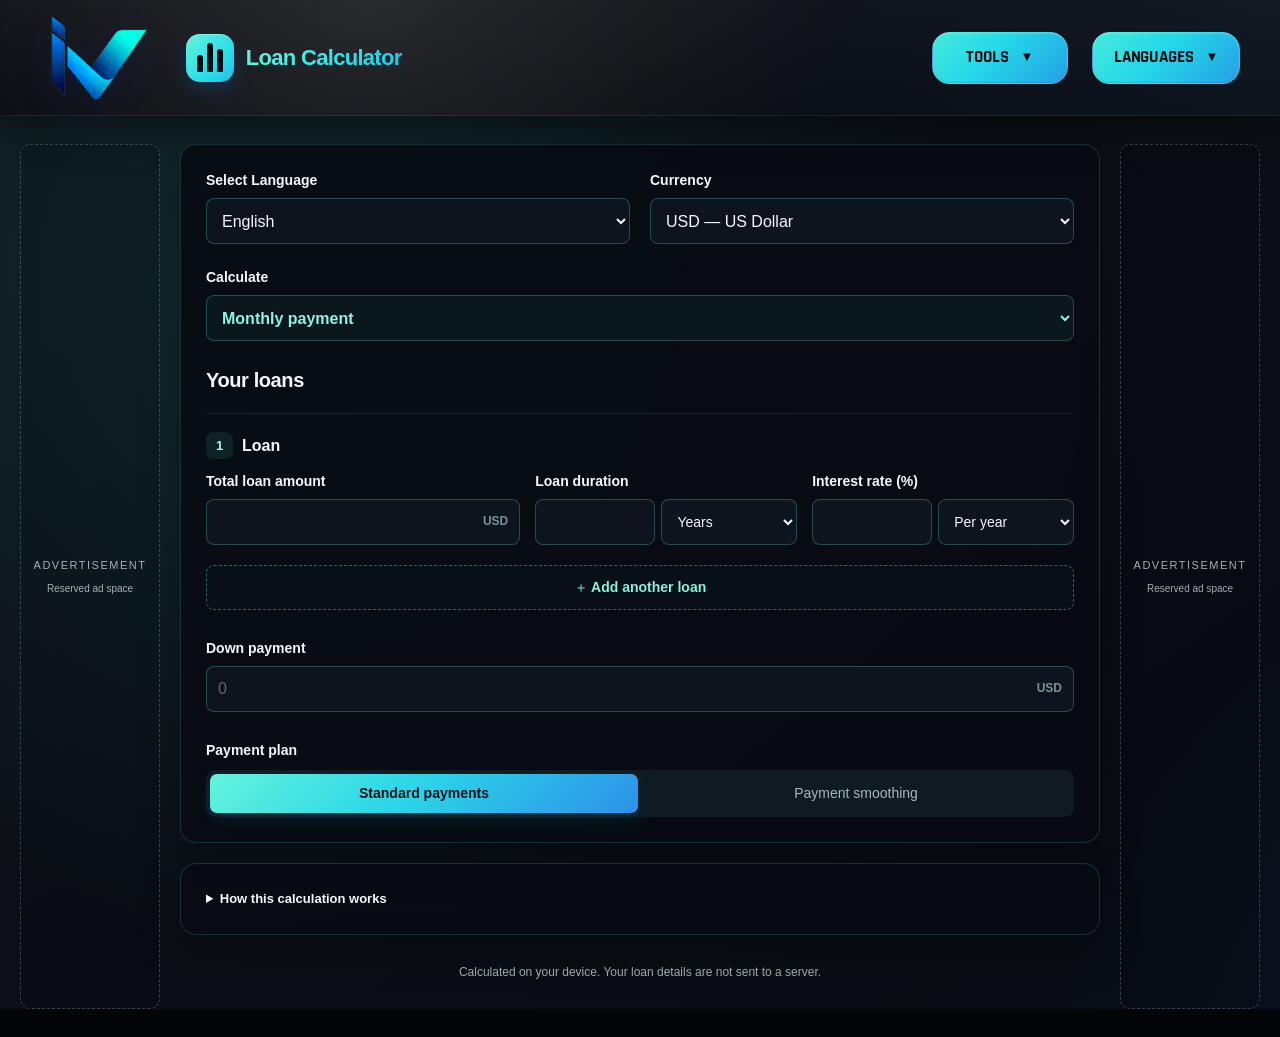
==== commit 85132ffc: "Add files via upload" ====
--- a/index.html
+++ b/index.html
@@ -1,1275 +1,33 @@
-<!DOCTYPE html>
+<!doctype html>
 <html lang="en">
 <head>
-  <meta charset="UTF-8">
-  <meta name="viewport" content="width=device-width, initial-scale=1.0">
-  <meta name="description" content="Invicius — useful tools, games and digital experiences.">
-  <title>Invicius</title>
-  <link rel="icon" href="/invicius-favicon.ico?v=20" sizes="any">
-  <link rel="icon" type="image/png" href="/assets/invicius-icon.png?v=20">
-  <link rel="apple-touch-icon" href="/assets/invicius-icon.png?v=20">
+  <meta charset="utf-8">
+  <meta http-equiv="Cache-Control" content="no-cache, no-store, must-revalidate">
+  <meta http-equiv="Pragma" content="no-cache">
+  <meta http-equiv="Expires" content="0">
+  <meta name="viewport" content="width=device-width,initial-scale=1">
+  <meta name="description" content="Compare monthly payments across multiple loans, with payment smoothing and a complete repayment schedule.">
+  <title>Loan Calculator</title>
 
   <link rel="preconnect" href="https://fonts.googleapis.com">
   <link rel="preconnect" href="https://fonts.gstatic.com" crossorigin>
   <link href="https://fonts.googleapis.com/css2?family=Rajdhani:wght@600;700&display=swap" rel="stylesheet">
 
-  <style>
-    * {
-      box-sizing: border-box;
-    }
+  <link rel="icon" href="favicon.svg" type="image/svg+xml">
+  <link rel="stylesheet" href="style.css?v=22">
 
-    :root {
-      --ink: #f7fbff;
-      --muted: rgba(241, 249, 255, 0.78);
-      --line: rgba(255, 255, 255, 0.20);
-      --glass: rgba(8, 24, 57, 0.24);
-      --glass-strong: rgba(7, 22, 52, 0.52);
-      --shadow: 0 24px 60px rgba(5, 18, 48, 0.28);
-      --radius: 24px;
-    }
+  <script defer src="i18n.js?v=22"></script>
+  <script defer src="finance.js?v=22"></script>
+  <script defer src="pdf.js?v=22"></script>
+  <script defer src="excel.js?v=22"></script>
+  <script defer src="app.js?v=22"></script>
+</head>
+<body>
+  <div id="app"></div>
 
-    html {
-      min-height: 100%;
-      background: #030507;
-    }
+  <noscript>
+    This calculator requires JavaScript. / Esta calculadora precisa de JavaScript.
+  </noscript>
 
-    body {
-      margin: 0;
-      min-height: 100vh;
-      color: var(--ink);
-      font-family: Inter, ui-sans-serif, system-ui, -apple-system, BlinkMacSystemFont, "Segoe UI", sans-serif;
-      overflow-x: hidden;
-
-      background:
-        radial-gradient(circle at 15% 18%, rgba(41, 222, 204, 0.12), transparent 30%),
-        radial-gradient(circle at 82% 72%, rgba(38, 112, 255, 0.14), transparent 32%),
-        radial-gradient(circle at 48% 108%, rgba(65, 114, 163, 0.09), transparent 38%),
-        linear-gradient(145deg, #101319 0%, #090d13 38%, #05080d 68%, #010203 100%);
-
-      background-size: 160% 160%, 160% 160%, 180% 180%, 220% 220%;
-      animation: darkPageGlow 6s ease-in-out infinite alternate;
-    }
-
-    button,
-    select,
-    a {
-      font: inherit;
-    }
-
-    button {
-      border: 0;
-    }
-
-    a {
-      color: inherit;
-    }
-
-    /* ---------------- HEADER ---------------- */
-
-    .site-header {
-      position: relative;
-      z-index: 30;
-
-      min-height: 116px;
-      padding: 9px clamp(20px, 3.1vw, 54px);
-
-      display: flex;
-      align-items: center;
-      gap: clamp(18px, 2.2vw, 34px);
-
-      background:
-        radial-gradient(circle at 18% 2%, rgba(255, 255, 255, 0.10), transparent 28%),
-        radial-gradient(circle at 78% 18%, rgba(45, 151, 199, 0.10), transparent 34%),
-        radial-gradient(circle at 48% 110%, rgba(44, 89, 140, 0.13), transparent 40%),
-        linear-gradient(180deg, #101217 0%, #080a0f 48%, #020305 100%);
-
-      background-size: 160% 160%, 170% 170%, 180% 180%, 220% 220%;
-      animation: headerGlow 4.4s ease-in-out infinite alternate;
-
-      box-shadow:
-        0 12px 36px rgba(0, 0, 0, 0.48),
-        inset 0 -1px 0 rgba(255, 255, 255, 0.08);
-    }
-
-    .brand-link {
-      position: relative;
-      z-index: 2;
-
-      display: flex;
-      align-items: center;
-      justify-content: center;
-
-      width: 118px;
-      min-width: 118px;
-      height: 88px;
-
-      margin: 0;
-
-      background: transparent;
-      box-shadow: none;
-      border-radius: 0;
-      overflow: visible;
-
-      text-decoration: none;
-    }
-
-    .brand-link::before {
-      content: none;
-    }
-
-    .brand-link img {
-      width: 100%;
-      height: 100%;
-      object-fit: contain;
-      display: block;
-      opacity: 1;
-      animation: logoChromatic 6s ease-in-out infinite alternate;
-      filter: saturate(1.16) brightness(1.06) drop-shadow(0 9px 16px rgba(12, 27, 104, 0.24));
-    }
-
-    .nav-cluster {
-      display: flex;
-      align-items: center;
-      gap: 24px;
-    }
-
-    .header-actions {
-      margin-left: auto;
-      display: flex;
-      align-items: center;
-      justify-content: flex-end;
-      gap: 24px;
-    }
-
-    .menu-wrap {
-      position: relative;
-    }
-
-    .menu-button {
-      position: relative;
-      isolation: isolate;
-      overflow: hidden;
-
-      min-width: 136px;
-      height: 52px;
-
-      display: inline-flex;
-      align-items: center;
-      justify-content: center;
-      gap: 12px;
-
-      padding: 0 21px;
-
-      border: 1px solid rgba(107, 255, 232, 0.34);
-      border-radius: 18px;
-
-      background:
-        linear-gradient(
-          135deg,
-          #52f2d6 0%,
-          #25d7e8 26%,
-          #248de4 58%,
-          #385fe2 100%
-        );
-      background-size: 240% 240%;
-      background-position: 0% 50%;
-      animation: buttonFlow 6s ease-in-out infinite alternate;
-
-      box-shadow:
-        inset 0 1px 0 rgba(255, 255, 255, 0.16),
-        inset 0 -1px 0 rgba(8, 54, 122, 0.16);
-
-      font-family: "Rajdhani", "Segoe UI", ui-sans-serif, sans-serif;
-      font-weight: 700;
-      font-size: 1.04rem;
-      letter-spacing: 0.005em;
-      text-transform: uppercase;
-
-      cursor: pointer;
-
-      transition:
-        transform 180ms ease,
-        filter 180ms ease,
-        box-shadow 180ms ease;
-    }
-
-
-    .menu-button > span:first-child,
-    .menu-button .chevron {
-      color: transparent;
-      background: linear-gradient(135deg, #010203 0%, #0b1016 28%, #18303d 55%, #070a0e 78%, #010203 100%);
-      background-size: 240% 240%;
-      -webkit-background-clip: text;
-      background-clip: text;
-      -webkit-text-fill-color: transparent;
-      animation: headerInkFlow 4.4s ease-in-out infinite alternate;
-      text-shadow: none;
-    }
-
-    .menu-button > span:first-child {
-      font-size: 1em;
-      font-weight: 700;
-      letter-spacing: -0.01em;
-    }
-
-    .menu-button:hover,
-    .menu-button:focus-visible {
-      transform: translateY(-3px);
-      filter: brightness(1.10) saturate(1.08);
-      box-shadow:
-        inset 0 1px 0 rgba(255, 255, 255, 0.18),
-        inset 0 -1px 0 rgba(8, 54, 122, 0.18);
-      outline: none;
-    }
-
-    .menu-button:active {
-      transform: translateY(4px);
-      box-shadow:
-        inset 0 1px 0 rgba(255, 255, 255, 0.12),
-        inset 0 -1px 0 rgba(8, 54, 122, 0.20);
-    }
-
-    .menu-button .chevron {
-      font-size: 13px;
-      transition: transform 160ms ease;
-    }
-
-    .menu-wrap.open .menu-button .chevron {
-      transform: rotate(180deg);
-    }
-
-    .menu-panel {
-      position: absolute;
-      top: calc(100% + 10px);
-      left: 0;
-
-      min-width: 250px;
-
-      padding: 9px;
-
-      border: 1px solid rgba(75, 218, 239, 0.38);
-      border-radius: 17px;
-
-      background:
-        radial-gradient(circle at 18% 8%, rgba(255,255,255,0.08), transparent 28%),
-        radial-gradient(circle at 82% 22%, rgba(46,164,210,0.08), transparent 30%),
-        linear-gradient(160deg, rgba(18,21,27,0.98), rgba(7,9,13,0.99) 58%, rgba(1,2,4,0.995));
-      backdrop-filter: blur(18px);
-
-      box-shadow:
-        0 22px 50px rgba(0, 0, 0, 0.48),
-        inset 0 1px 0 rgba(115, 230, 255, 0.10);
-
-      opacity: 0;
-      visibility: hidden;
-      transform: translateY(-7px);
-
-      transition:
-        opacity 150ms ease,
-        transform 150ms ease,
-        visibility 150ms ease;
-    }
-
-    .menu-wrap.open .menu-panel {
-      opacity: 1;
-      visibility: visible;
-      transform: translateY(0);
-    }
-
-    .menu-panel a,
-    .menu-panel button {
-      width: 100%;
-      min-height: 45px;
-
-      display: flex;
-      align-items: center;
-      justify-content: space-between;
-      gap: 18px;
-
-      padding: 10px 13px;
-
-      color: transparent;
-      text-decoration: none;
-      text-align: start;
-
-      border-radius: 11px;
-
-      background:
-        linear-gradient(
-          135deg,
-          #7bffe8 0%,
-          #3dd8ee 38%,
-          #4ba7ff 72%,
-          #7882ff 100%
-        );
-      -webkit-background-clip: text;
-      background-clip: text;
-
-      cursor: pointer;
-      font-family: Inter, Arial, system-ui, sans-serif;
-      font-size: 15px;
-      font-weight: 700;
-      line-height: 1.25;
-    }
-
-    .menu-panel a:hover,
-    .menu-panel a:focus-visible,
-    .menu-panel button:hover,
-    .menu-panel button:focus-visible {
-      background-color: rgba(58, 204, 235, 0.10);
-      outline: none;
-    }
-
-    .menu-panel small {
-      color: #58dce9;
-      -webkit-text-fill-color: #58dce9;
-    }
-
-    .language-wrap {
-      justify-self: end;
-    }
-
-    .language-wrap .menu-panel {
-      left: auto;
-      right: 0;
-      width: 280px;
-      max-height: 420px;
-      overflow: auto;
-    }
-
-    .language-option.active {
-      background-color: rgba(84, 215, 255, 0.10);
-      box-shadow: inset 0 0 0 1px rgba(91, 228, 239, 0.22);
-    }
-
-    /* ---------------- PAGE ---------------- */
-
-    .page-shell {
-      width: 100%;
-      padding: 54px clamp(14px, 2vw, 30px) 34px;
-    }
-
-    .content-grid {
-      width: 100%;
-
-      display: grid;
-      grid-template-columns:
-        minmax(120px, 1fr)
-        minmax(0, 940px)
-        minmax(120px, 1fr);
-
-      gap: clamp(14px, 1.8vw, 28px);
-      align-items: stretch;
-    }
-
-    .side-rail {
-      min-width: 0;
-      min-height: 650px;
-
-      display: flex;
-      flex-direction: column;
-      align-items: center;
-      justify-content: center;
-
-      padding: 24px 10px;
-
-      border: 1px dashed rgba(255, 255, 255, 0.36);
-      border-radius: 22px;
-
-      color: rgba(244, 252, 255, 0.78);
-      text-align: center;
-
-      background: rgba(2, 29, 72, 0.11);
-      backdrop-filter: blur(6px);
-    }
-
-    .side-rail strong {
-      font-size: 12px;
-      letter-spacing: 1.8px;
-      text-transform: uppercase;
-    }
-
-    .side-rail span {
-      margin-top: 7px;
-      font-size: 11px;
-      color: rgba(244, 252, 255, 0.58);
-    }
-
-    .hero-card {
-      position: relative;
-      isolation: isolate;
-      overflow: hidden;
-
-      min-height: 650px;
-
-      display: grid;
-      grid-template-rows: auto 1fr;
-      gap: 28px;
-
-      padding: clamp(28px, 5vw, 58px);
-
-      border: 1px solid rgba(255, 255, 255, 0.26);
-      border-radius: 30px;
-
-      background:
-        linear-gradient(145deg, rgba(255,255,255,0.17), rgba(255,255,255,0.06));
-
-      backdrop-filter: blur(16px);
-      box-shadow: var(--shadow);
-    }
-
-    .hero-card::before {
-      content: "";
-      position: absolute;
-      z-index: -2;
-      inset: -30%;
-
-      background:
-        conic-gradient(
-          from 30deg,
-          rgba(78, 241, 212, 0.22),
-          rgba(85, 143, 255, 0.18),
-          rgba(219, 89, 240, 0.15),
-          rgba(78, 241, 212, 0.22)
-        );
-
-      animation: slowSpin 24s linear infinite;
-    }
-
-    .hero-card::after {
-      content: "";
-      position: absolute;
-      z-index: -1;
-      inset: 1px;
-
-      border-radius: 29px;
-
-      background:
-        linear-gradient(150deg, rgba(7, 49, 94, 0.84), rgba(8, 86, 126, 0.64) 48%, rgba(9, 66, 126, 0.80));
-    }
-
-    .hero-copy {
-      position: relative;
-      z-index: 2;
-      max-width: 720px;
-    }
-
-    .eyebrow {
-      margin: 0 0 12px;
-
-      color: #8ff7e4;
-
-      font-size: 12px;
-      font-weight: 800;
-      letter-spacing: 2.4px;
-      text-transform: uppercase;
-    }
-
-    .hero-title {
-      margin: 0;
-
-      font-size: clamp(40px, 6vw, 76px);
-      line-height: 0.98;
-      letter-spacing: -3px;
-
-      max-width: 760px;
-    }
-
-    .hero-text {
-      margin: 22px 0 0;
-
-      max-width: 650px;
-
-      color: var(--muted);
-
-      font-size: clamp(16px, 2vw, 20px);
-      line-height: 1.65;
-    }
-
-    .tech-visual {
-      position: relative;
-
-      min-height: 325px;
-
-      display: flex;
-      align-items: center;
-      justify-content: center;
-
-      border: 1px solid rgba(255, 255, 255, 0.14);
-      border-radius: 26px;
-
-      overflow: hidden;
-
-      background:
-        radial-gradient(circle at 50% 48%, rgba(87, 251, 221, 0.14), transparent 36%),
-        linear-gradient(145deg, rgba(2, 17, 58, 0.56), rgba(27, 42, 108, 0.28));
-    }
-
-    .tech-visual svg {
-      width: min(720px, 92%);
-      height: auto;
-      display: block;
-      filter: drop-shadow(0 30px 40px rgba(0,0,0,0.24));
-    }
-
-    .orbit {
-      transform-origin: 400px 220px;
-      animation: orbitRotate 18s linear infinite;
-    }
-
-    .orbit.reverse {
-      animation-direction: reverse;
-      animation-duration: 26s;
-    }
-
-    .pulse-dot {
-      animation: dotPulse 2.5s ease-in-out infinite alternate;
-      transform-origin: center;
-    }
-
-
-    /* ---------------- HOME FEED ---------------- */
-    .home-feed{min-width:0;display:flex;flex-direction:column;gap:34px}
-    .feed-section{min-width:0}
-    .feed-heading{display:flex;align-items:center;gap:0;margin:0 0 13px;padding:0 6px;font-size:13px;font-weight:850;letter-spacing:2.2px;text-transform:uppercase;color:rgba(238,255,252,.9)}
-    .feed-heading::before{content:none;display:none}
-    .feed-card{position:relative;overflow:hidden;min-height:420px;display:grid;grid-template-columns:minmax(230px,.34fr) minmax(0,.66fr);gap:22px;padding:22px;border:1px solid rgba(83,220,245,.24);border-radius:28px;background:radial-gradient(circle at 14% 10%,rgba(44,196,221,.10),transparent 34%),radial-gradient(circle at 88% 84%,rgba(39,104,197,.10),transparent 36%),linear-gradient(145deg,rgba(4,8,12,.97),rgba(7,12,18,.96) 56%,rgba(3,7,12,.98));backdrop-filter:blur(15px);box-shadow:0 24px 60px rgba(0,0,0,.46),inset 0 1px 0 rgba(255,255,255,.025)}
-    .feed-card::before{content:"";position:absolute;inset:-45%;z-index:-1;background:conic-gradient(from 50deg,rgba(77,245,214,.09),rgba(66,128,255,.10),rgba(12,18,28,.06),rgba(77,245,214,.09));animation:slowSpin 28s linear infinite}
-    .feed-info{align-self:center;padding:8px 6px 8px 8px}
-    .feed-title{margin:0;font-size:clamp(25px,3vw,38px);line-height:1.03;letter-spacing:-1.2px}
-    .feed-text{margin:15px 0 0;color:rgba(241,249,255,.76);font-size:15px;line-height:1.62}
-    .feed-action{display:inline-flex;align-items:center;gap:10px;margin-top:22px;padding:11px 15px;border-radius:13px;text-decoration:none;color:#f5ffff;font-size:13px;font-weight:800;background:linear-gradient(135deg,rgba(18,115,168,.42),rgba(25,80,155,.38));box-shadow:inset 0 0 0 1px rgba(89,240,225,.28),0 8px 20px rgba(0,0,0,.22);transition:transform 160ms ease,background 160ms ease}
-    .feed-action:hover,.feed-action:focus-visible{transform:translateY(-2px);background:rgba(35,143,189,.34);outline:none}
-    .feed-action.disabled{pointer-events:none;opacity:.72}
-    .preview-window{position:relative;min-width:0;min-height:365px;overflow:hidden;border:1px solid rgba(92,211,239,.18);border-radius:21px;background:#05090e;box-shadow:0 18px 36px rgba(0,0,0,.38)}
-    .preview-browserbar{height:32px;display:flex;align-items:center;gap:6px;padding:0 12px;background:linear-gradient(180deg,#0c1219,#090e14);border-bottom:1px solid rgba(79,207,234,.12)}
-    .preview-browserbar i{width:8px;height:8px;border-radius:50%;background:#33414d;box-shadow:0 0 0 1px rgba(255,255,255,.025)}
-    .preview-address{min-width:0;flex:1;margin-left:7px;padding:4px 9px;overflow:hidden;border-radius:8px;color:#7d929d;background:rgba(3,7,11,.82);box-shadow:inset 0 0 0 1px rgba(86,211,233,.08);font-size:9px;white-space:nowrap;text-overflow:ellipsis}
-    .preview-stage{position:absolute;inset:32px 0 0;overflow:hidden;background:#060a0f}
-    .loan-preview .preview-stage{display:grid;place-items:center;padding:22px;background:radial-gradient(circle at 15% 15%,rgba(35,188,214,.10),transparent 34%),radial-gradient(circle at 88% 82%,rgba(37,87,176,.12),transparent 36%),linear-gradient(160deg,#05090d,#080d13 56%,#04070b)}
-    .loan-demo{width:min(90%,560px);max-height:92%;padding:18px;border:1px solid rgba(76,213,234,.16);border-radius:18px;background:linear-gradient(155deg,rgba(11,18,25,.98),rgba(6,11,16,.98));box-shadow:0 18px 38px rgba(0,0,0,.42),inset 0 1px 0 rgba(255,255,255,.025);color:#eefbff;overflow:hidden}
-    .loan-demo-top{display:flex;align-items:center;gap:9px;padding-bottom:13px;border-bottom:1px solid rgba(90,211,231,.12);font-size:14px;font-weight:850;color:#f2fbff}
-    .loan-demo-icon{width:24px;height:24px;display:grid;place-items:center;border-radius:7px;background:linear-gradient(145deg,#1aa9cf,#2f7fd1);color:#071016;font-size:11px;font-weight:900;box-shadow:0 0 18px rgba(47,166,214,.18)}
-    .loan-demo-selects{display:grid;grid-template-columns:1fr 1fr;gap:8px;margin-top:13px}
-    .loan-demo-select{height:28px;border:1px solid rgba(86,211,233,.13);border-radius:7px;background:#0a1118;position:relative;overflow:hidden}
-    .loan-demo-select::after{content:"";position:absolute;left:9px;right:28px;top:9px;height:8px;border-radius:5px;background:linear-gradient(90deg,#244253,#17313e)}
-    .loan-demo-fields{display:grid;grid-template-columns:1.15fr 1fr 1fr;gap:8px;margin-top:12px}
-    .loan-demo-field{min-width:0;padding:9px;border:1px solid rgba(85,207,230,.14);border-radius:8px;background:#090f15;box-shadow:inset 0 1px 0 rgba(255,255,255,.02)}
-    .loan-demo-field small{display:block;margin-bottom:5px;color:#7895a3;font-size:7px;font-weight:750;letter-spacing:.2px}
-    .loan-demo-field strong{display:block;min-height:15px;overflow:hidden;color:#eafaff;font-size:10px;font-weight:800;white-space:nowrap;text-overflow:ellipsis}
-    .loan-demo-field strong span{display:inline-block;opacity:0;animation:loanType 9s ease-in-out infinite}
-    .loan-demo-field:nth-child(2) strong span{animation-delay:.8s}
-    .loan-demo-field:nth-child(3) strong span{animation-delay:1.6s}
-    .loan-demo-button{margin-top:12px;padding:9px 12px;border-radius:8px;background:linear-gradient(135deg,#159cc3,#2369ba);color:#f8feff;text-align:center;font-size:9px;font-weight:850;box-shadow:0 8px 20px rgba(15,112,171,.20);animation:loanButton 9s ease-in-out infinite}
-    .loan-demo-result{margin-top:12px;padding:12px 13px;border:1px solid rgba(74,223,197,.22);border-radius:10px;background:linear-gradient(145deg,rgba(11,42,42,.82),rgba(8,27,39,.9));opacity:.18;transform:translateY(5px);animation:loanResult 9s ease-in-out infinite}
-    .loan-demo-result small{display:block;color:#78c8bd;font-size:7px;font-weight:750;text-transform:uppercase;letter-spacing:.7px}
-    .loan-demo-result strong{display:block;margin-top:4px;color:#f0ffff;font-size:19px;letter-spacing:-.5px}
-    .loan-demo-bars{display:flex;gap:4px;align-items:flex-end;height:28px;margin-top:10px}
-    .loan-demo-bars i{flex:1;min-width:0;border-radius:3px 3px 1px 1px;background:linear-gradient(180deg,#4de0c0,#267cb7);box-shadow:0 0 10px rgba(63,209,205,.09);animation:loanBars 9s ease-in-out infinite}
-    .loan-demo-bars i:nth-child(1){height:42%}.loan-demo-bars i:nth-child(2){height:66%}.loan-demo-bars i:nth-child(3){height:86%}.loan-demo-bars i:nth-child(4){height:72%}.loan-demo-bars i:nth-child(5){height:54%}.loan-demo-bars i:nth-child(6){height:39%}
-    .tobias-preview .preview-stage{display:grid;place-items:center;background:radial-gradient(circle at 18% 22%,rgba(74,237,211,.28),transparent 26%),radial-gradient(circle at 84% 76%,rgba(80,92,234,.3),transparent 30%),linear-gradient(145deg,#102f56,#123d71 45%,#261f6b)}
-    .tobias-empty-page{width:min(78%,480px);padding:34px 28px;text-align:center;border:1px solid rgba(255,255,255,.19);border-radius:22px;background:rgba(8,19,58,.34);backdrop-filter:blur(10px);box-shadow:0 20px 45px rgba(0,0,0,.2);animation:tobiasFloat 5s ease-in-out infinite alternate}
-    .tobias-pixel{width:58px;height:58px;margin:0 auto 18px;display:grid;place-items:center;border-radius:16px;color:#efffff;background:linear-gradient(145deg,#2da7f4,#3347b7);box-shadow:0 0 30px rgba(60,188,244,.34);font-weight:900;font-size:22px}
-    .tobias-empty-page h3{margin:0;font-size:clamp(21px,3vw,31px);line-height:1.1}
-    .tobias-empty-page p{margin:13px 0 0;color:rgba(239,251,255,.68);font-size:13px}
-
-    .mobile-rail {
-      display: none;
-    }
-
-    .site-footer {
-      padding: 0 20px 18px;
-      text-align: center;
-      color: rgba(243, 250, 255, 0.62);
-      font-size: 12px;
-    }
-
-    /* ---------------- ANIMATIONS ---------------- */
-
-    @keyframes loanType {
-      0%,10%{opacity:0;transform:translateY(3px)}
-      18%,72%{opacity:1;transform:translateY(0)}
-      82%,100%{opacity:0;transform:translateY(-2px)}
-    }
-
-    @keyframes loanButton {
-      0%,42%,100%{transform:scale(1);filter:brightness(1)}
-      48%{transform:scale(.985);filter:brightness(1.22)}
-      55%,82%{transform:scale(1);filter:brightness(1)}
-    }
-
-    @keyframes loanResult {
-      0%,48%,100%{opacity:.15;transform:translateY(5px)}
-      58%,82%{opacity:1;transform:translateY(0)}
-      90%{opacity:.2;transform:translateY(3px)}
-    }
-
-    @keyframes loanBars {
-      0%,48%,100%{opacity:.22;transform:scaleY(.55);transform-origin:bottom}
-      60%,82%{opacity:1;transform:scaleY(1);transform-origin:bottom}
-    }
-
-    @keyframes buttonFlow {
-      0% {
-        background-position: 0% 45%;
-      }
-      50% {
-        background-position: 58% 55%;
-      }
-      100% {
-        background-position: 100% 45%;
-      }
-    }
-
-    @keyframes darkPageGlow {
-      0% { background-position: 0% 0%, 100% 100%, 50% 100%, 0% 50%; }
-      50% { background-position: 24% 16%, 76% 82%, 48% 74%, 52% 50%; }
-      100% { background-position: 44% 30%, 60% 64%, 52% 48%, 100% 50%; }
-    }
-
-    @keyframes pageGlow {
-      0% {
-        background-position: 0% 0%, 100% 100%, 0% 50%;
-      }
-      100% {
-        background-position: 20% 12%, 78% 84%, 100% 50%;
-      }
-    }
-
-    @keyframes brandFlow {
-      0% { background-position: 0% 42%; }
-      50% { background-position: 58% 58%; }
-      100% { background-position: 100% 42%; }
-    }
-
-    @keyframes logoChromatic {
-      0% { filter: hue-rotate(-8deg) saturate(1.12) brightness(1.04) drop-shadow(0 9px 16px rgba(12, 27, 104, 0.24)); }
-      50% { filter: hue-rotate(12deg) saturate(1.28) brightness(1.10) drop-shadow(0 9px 18px rgba(22, 177, 205, 0.24)); }
-      100% { filter: hue-rotate(30deg) saturate(1.30) brightness(1.08) drop-shadow(0 9px 18px rgba(33, 193, 163, 0.24)); }
-    }
-
-    @keyframes headerInkFlow {
-      0% { background-position: 0% 42%; }
-      50% { background-position: 58% 58%; }
-      100% { background-position: 100% 42%; }
-    }
-
-    @keyframes headerGlow {
-      0% {
-        background-position: 0% 20%, 100% 0%, 0% 50%;
-      }
-      100% {
-        background-position: 25% 5%, 72% 24%, 100% 50%;
-      }
-    }
-
-    @keyframes slowSpin {
-      to { transform: rotate(360deg); }
-    }
-
-    @keyframes orbitRotate {
-      to { transform: rotate(360deg); }
-    }
-
-    @keyframes dotPulse {
-      from { opacity: 0.55; transform: scale(0.90); }
-      to   { opacity: 1; transform: scale(1.12); }
-    }
-    @keyframes tobiasFloat{from{transform:translateY(8px)}to{transform:translateY(-8px)}}
-
-    /* ---------------- RESPONSIVE ---------------- */
-
-    @media (max-width: 1100px) {
-      .header-actions {
-        gap: 12px;
-      }
-
-      .nav-cluster {
-        gap: 12px;
-      }
-
-      .content-grid {
-        grid-template-columns:
-          minmax(90px, 0.7fr)
-          minmax(0, 760px)
-          minmax(90px, 0.7fr);
-      }
-    }
-
-    @media (max-width: 900px) {
-      .site-header {
-        min-height: auto;
-        flex-wrap: wrap;
-        gap: 12px;
-        padding: 12px 14px 17px;
-      }
-
-      .brand-link {
-        width: 92px;
-        min-width: 92px;
-        height: 72px;
-        margin: 0;
-        border-radius: 0;
-      }
-
-      .header-actions {
-        margin-left: auto;
-        flex: 1 1 520px;
-        display: grid;
-        grid-template-columns: minmax(0, 2fr) minmax(150px, 1fr);
-        gap: 8px;
-      }
-
-      .nav-cluster {
-        display: grid;
-        grid-template-columns: 1fr 1fr;
-        gap: 8px;
-      }
-
-      .language-wrap {
-        justify-self: stretch;
-      }
-
-      .language-wrap .menu-button {
-        width: 100%;
-      }
-
-      .language-wrap .menu-panel {
-        right: 0;
-        left: 0;
-        width: auto;
-      }
-
-      .menu-button {
-        min-width: 0;
-        width: 100%;
-        height: 43px;
-        border-radius: 13px;
-        padding: 0 12px;
-      }
-
-      .menu-panel {
-        min-width: 220px;
-      }
-
-      .page-shell {
-        padding-top: 44px;
-      }
-
-      .content-grid {
-        display: block;
-        max-width: 780px;
-        margin: 0 auto;
-      }
-
-      .side-rail {
-        display: none;
-      }
-
-      .hero-card {
-        min-height: auto;
-        padding: 28px 20px 22px;
-      }
-
-      .hero-title {
-        letter-spacing: -2px;
-      }
-
-      .tech-visual {
-        min-height: 270px;
-      }
-
-      .feed-card{grid-template-columns:1fr;min-height:0;padding:18px}
-      .feed-info{padding:3px 3px 0}
-      .preview-window{min-height:320px}
-
-      .mobile-rail {
-        margin-top: 18px;
-
-        min-height: 110px;
-
-        display: flex;
-        flex-direction: column;
-        align-items: center;
-        justify-content: center;
-
-        border: 1px dashed rgba(255, 255, 255, 0.36);
-        border-radius: 18px;
-
-        color: rgba(244, 252, 255, 0.74);
-        background: rgba(2, 29, 72, 0.11);
-      }
-    }
-
-    @media (max-width: 520px) {
-      .site-header {
-        grid-template-columns: 72px 1fr;
-      }
-
-      .brand-link {
-        width: 80px;
-        min-width: 80px;
-        height: 64px;
-        border-radius: 0;
-      }
-
-      .nav-cluster {
-        gap: 6px;
-      }
-
-      .menu-button {
-        font-size: 13px;
-      }
-
-      .hero-title {
-        font-size: 40px;
-      }
-    }
-
-    @media (prefers-reduced-motion: reduce) {
-      *,
-      *::before,
-      *::after {
-        animation: none !important;
-        scroll-behavior: auto !important;
-      }
-    }
-  </style>
-</head>
-
-<body>
-  <header class="site-header">
-    <a class="brand-link" href="/" aria-label="Invicius">
-      <img src="assets/invicius-logo.png" alt="Invicius">
-    </a>
-
-    <div class="header-actions">
-      <nav class="nav-cluster" aria-label="Primary navigation">
-        <div class="menu-wrap">
-          <button class="menu-button" type="button" data-menu-button="tools" aria-expanded="false">
-            <span data-i18n="tools">Tools</span>
-            <span class="chevron" aria-hidden="true">▼</span>
-          </button>
-          <div class="menu-panel" data-menu-panel="tools">
-            <a href="/tools/loan-calculator/">
-              <span data-i18n="loanCalculator">Loan Calculator</span>
-              <small>↗</small>
-            </a>
-          </div>
-        </div>
-
-        <div class="menu-wrap">
-          <button class="menu-button" type="button" data-menu-button="games" aria-expanded="false">
-            <span data-i18n="games">Games</span>
-            <span class="chevron" aria-hidden="true">▼</span>
-          </button>
-          <div class="menu-panel" data-menu-panel="games">
-            <a href="/games/the-history-of-the-great-tobias/">
-              <span>The History of the Great Tobias</span>
-              <small>↗</small>
-            </a>
-          </div>
-        </div>
-      </nav>
-
-      <div class="menu-wrap language-wrap">
-        <button class="menu-button" type="button" data-menu-button="languages" aria-expanded="false">
-          <span data-i18n="languages">Languages</span>
-          <span class="chevron" aria-hidden="true">▼</span>
-        </button>
-        <div class="menu-panel" data-menu-panel="languages" id="language-menu"></div>
-      </div>
-    </div>
-  </header>
-
-  <main class="page-shell">
-    <div class="content-grid">
-      <aside class="side-rail" aria-label="Advertisement">
-        <strong data-i18n="advertisement">Advertisement</strong>
-        <span data-i18n="reserved">Reserved ad space</span>
-      </aside>
-
-      <section class="home-feed" aria-label="Invicius feed">
-        <div class="feed-section">
-          <h2 class="feed-heading" data-i18n="featuredTool">Featured tool</h2>
-          <article class="feed-card">
-            <div class="feed-info">
-              <h3 class="feed-title" data-i18n="loanCalculator">Loan Calculator</h3>
-              <p class="feed-text" data-i18n="loanFeedText">Compare loans, calculate repayments and explore complete payment schedules.</p>
-              <a class="feed-action" href="/tools/loan-calculator/"><span data-i18n="openTool">Open tool</span><span aria-hidden="true">↗</span></a>
-            </div>
-            <div class="preview-window loan-preview" aria-label="Loan Calculator animated preview">
-              <div class="preview-browserbar"><i></i><i></i><i></i><span class="preview-address">invicius.com/tools/loan-calculator/</span></div>
-              <div class="preview-stage">
-                <div class="loan-demo" aria-hidden="true">
-                  <div class="loan-demo-top"><span class="loan-demo-icon">▥</span><span>Loan Calculator</span></div>
-                  <div class="loan-demo-selects"><div class="loan-demo-select"></div><div class="loan-demo-select"></div></div>
-                  <div class="loan-demo-fields">
-                    <div class="loan-demo-field"><small>LOAN AMOUNT</small><strong><span>260000</span></strong></div>
-                    <div class="loan-demo-field"><small>DURATION</small><strong><span>25 years</span></strong></div>
-                    <div class="loan-demo-field"><small>INTEREST RATE</small><strong><span>3.2%</span></strong></div>
-                  </div>
-                  <div class="loan-demo-button">Calculate payments ↗</div>
-                  <div class="loan-demo-result"><small>Monthly payment</small><strong>€1,260.84</strong><div class="loan-demo-bars"><i></i><i></i><i></i><i></i><i></i><i></i></div></div>
-                </div>
-              </div>
-            </div>
-          </article>
-        </div>
-        <div class="feed-section">
-          <h2 class="feed-heading" data-i18n="featuredGame">Featured game</h2>
-          <article class="feed-card">
-            <div class="feed-info">
-              <h3 class="feed-title">The History of the Great Tobias</h3>
-              <p class="feed-text" data-i18n="tobiasFeedText">The future home of Tobias and his adventure. The game page is being prepared.</p>
-              <span class="feed-action disabled"><span data-i18n="comingSoon">Coming soon</span><span aria-hidden="true">✦</span></span>
-            </div>
-            <div class="preview-window tobias-preview" aria-label="The History of the Great Tobias page preview">
-              <div class="preview-browserbar"><i></i><i></i><i></i><span class="preview-address">invicius.com/games/the-history-of-the-great-tobias/</span></div>
-              <div class="preview-stage"><div class="tobias-empty-page"><div class="tobias-pixel">T</div><h3>The History of the Great Tobias</h3><p data-i18n="tobiasPageStatus">Page under construction</p></div></div>
-            </div>
-          </article>
-        </div>
-      </section>
-
-      <aside class="side-rail" aria-label="Advertisement">
-        <strong data-i18n="advertisement">Advertisement</strong>
-        <span data-i18n="reserved">Reserved ad space</span>
-      </aside>
-
-      <aside class="mobile-rail" aria-label="Advertisement">
-        <strong data-i18n="advertisement">Advertisement</strong>
-        <span data-i18n="reserved">Reserved ad space</span>
-      </aside>
-    </div>
-  </main>
-
-  <footer class="site-footer">
-    <span>© <span id="year"></span> Invicius</span>
-  </footer>
-
-  <script>
-    const languages = [
-      ["en", "English"],
-      ["zh", "中文（普通话）"],
-      ["hi", "हिन्दी"],
-      ["es", "Español"],
-      ["ar", "العربية"],
-      ["fr", "Français"],
-      ["ru", "Русский"],
-      ["bn", "বাংলা"],
-      ["pt", "Português"],
-      ["id", "Bahasa Indonesia"],
-      ["ur", "اردو"]
-    ];
-
-    const copy = {
-      en: {
-        tools: "Tools",
-        games: "Games",
-        languages: "Languages",
-        loanCalculator: "Loan Calculator",
-        heroTitle: "Technology, tools and games in one place.",
-        heroText: "Explore useful digital tools and original interactive experiences built to be simple, fast and accessible anywhere.",
-        feedTools: "Tools",
-        feedGames: "Games",
-        featuredTool: "Featured tool",
-        featuredGame: "Featured game",
-        loanFeedText: "Compare loans, calculate repayments and explore complete payment schedules.",
-        openTool: "Open tool",
-        tobiasFeedText: "The future home of Tobias and his adventure. The game page is being prepared.",
-        comingSoon: "Coming soon",
-        tobiasPageStatus: "Page under construction",
-        advertisement: "Advertisement",
-        reserved: "Reserved ad space"
-      },
-
-      zh: {
-        tools: "工具",
-        games: "游戏",
-        languages: "语言",
-        loanCalculator: "贷款计算器",
-        heroTitle: "科技、工具与游戏，尽在一处。",
-        heroText: "探索实用的数字工具和原创互动体验，简单、快速，并可随时随地使用。",
-        feedTools: "工具",
-        feedGames: "游戏",
-        featuredTool: "精选工具",
-        featuredGame: "精选游戏",
-        loanFeedText: "比较贷款、计算还款金额并查看完整的还款计划。",
-        openTool: "打开工具",
-        tobiasFeedText: "Tobias 和他的冒险未来将在这里展开。游戏页面正在准备中。",
-        comingSoon: "即将推出",
-        tobiasPageStatus: "页面建设中",
-        advertisement: "广告",
-        reserved: "预留广告位"
-      },
-
-      hi: {
-        tools: "टूल्स",
-        games: "गेम्स",
-        languages: "भाषाएँ",
-        loanCalculator: "ऋण कैलकुलेटर",
-        heroTitle: "तकनीक, टूल्स और गेम्स — एक ही जगह।",
-        heroText: "उपयोगी डिजिटल टूल्स और मौलिक इंटरैक्टिव अनुभव खोजें, जिन्हें सरल, तेज़ और कहीं से भी उपयोग करने योग्य बनाया गया है।",
-        feedTools: "टूल्स",
-        feedGames: "गेम्स",
-        featuredTool: "विशेष टूल",
-        featuredGame: "विशेष गेम",
-        loanFeedText: "ऋणों की तुलना करें, किस्तें गणना करें और पूरा भुगतान कार्यक्रम देखें।",
-        openTool: "टूल खोलें",
-        tobiasFeedText: "Tobias और उसके रोमांच का भविष्य का घर। गेम पेज तैयार किया जा रहा है।",
-        comingSoon: "जल्द आ रहा है",
-        tobiasPageStatus: "पेज निर्माणाधीन है",
-        advertisement: "विज्ञापन",
-        reserved: "विज्ञापन के लिए आरक्षित स्थान"
-      },
-
-      es: {
-        tools: "Herramientas",
-        games: "Juegos",
-        languages: "Idiomas",
-        loanCalculator: "Calculadora de préstamos",
-        heroTitle: "Tecnología, herramientas y juegos en un solo lugar.",
-        heroText: "Descubre herramientas digitales útiles y experiencias interactivas originales, creadas para ser simples, rápidas y accesibles desde cualquier lugar.",
-        feedTools: "Herramientas",
-        feedGames: "Juegos",
-        featuredTool: "Herramienta destacada",
-        featuredGame: "Juego destacado",
-        loanFeedText: "Compara préstamos, calcula cuotas y consulta calendarios completos de pago.",
-        openTool: "Abrir herramienta",
-        tobiasFeedText: "El futuro hogar de Tobias y su aventura. La página del juego está en preparación.",
-        comingSoon: "Próximamente",
-        tobiasPageStatus: "Página en construcción",
-        advertisement: "Publicidad",
-        reserved: "Espacio publicitario reservado"
-      },
-
-      ar: {
-        tools: "الأدوات",
-        games: "الألعاب",
-        languages: "اللغات",
-        loanCalculator: "حاسبة القروض",
-        heroTitle: "التكنولوجيا والأدوات والألعاب في مكان واحد.",
-        heroText: "اكتشف أدوات رقمية مفيدة وتجارب تفاعلية أصلية صُممت لتكون بسيطة وسريعة ومتاحة من أي مكان.",
-        feedTools: "الأدوات",
-        feedGames: "الألعاب",
-        featuredTool: "أداة مميزة",
-        featuredGame: "لعبة مميزة",
-        loanFeedText: "قارن القروض واحسب الأقساط واستعرض جداول السداد الكاملة.",
-        openTool: "فتح الأداة",
-        tobiasFeedText: "المكان المستقبلي لتوبياس ومغامرته. صفحة اللعبة قيد الإعداد.",
-        comingSoon: "قريبًا",
-        tobiasPageStatus: "الصفحة قيد الإنشاء",
-        advertisement: "إعلان",
-        reserved: "مساحة إعلانية محجوزة"
-      },
-
-      fr: {
-        tools: "Outils",
-        games: "Jeux",
-        languages: "Langues",
-        loanCalculator: "Calculateur de prêt",
-        heroTitle: "Technologie, outils et jeux au même endroit.",
-        heroText: "Découvrez des outils numériques utiles et des expériences interactives originales, conçus pour être simples, rapides et accessibles partout.",
-        feedTools: "Outils",
-        feedGames: "Jeux",
-        featuredTool: "Outil à la une",
-        featuredGame: "Jeu à la une",
-        loanFeedText: "Comparez des prêts, calculez les mensualités et consultez des échéanciers complets.",
-        openTool: "Ouvrir l’outil",
-        tobiasFeedText: "Le futur espace de Tobias et de son aventure. La page du jeu est en préparation.",
-        comingSoon: "Bientôt disponible",
-        tobiasPageStatus: "Page en construction",
-        advertisement: "Publicité",
-        reserved: "Espace publicitaire réservé"
-      },
-
-      ru: {
-        tools: "Инструменты",
-        games: "Игры",
-        languages: "Языки",
-        loanCalculator: "Кредитный калькулятор",
-        heroTitle: "Технологии, инструменты и игры — в одном месте.",
-        heroText: "Откройте для себя полезные цифровые инструменты и оригинальные интерактивные проекты, созданные для простоты, скорости и доступности из любой точки мира.",
-        feedTools: "Инструменты",
-        feedGames: "Игры",
-        featuredTool: "Рекомендуемый инструмент",
-        featuredGame: "Рекомендуемая игра",
-        loanFeedText: "Сравнивайте кредиты, рассчитывайте платежи и изучайте полный график выплат.",
-        openTool: "Открыть инструмент",
-        tobiasFeedText: "Будущий дом Тобиаса и его приключения. Страница игры готовится.",
-        comingSoon: "Скоро",
-        tobiasPageStatus: "Страница в разработке",
-        advertisement: "Реклама",
-        reserved: "Место для рекламы"
-      },
-
-      bn: {
-        tools: "টুলস",
-        games: "গেমস",
-        languages: "ভাষা",
-        loanCalculator: "ঋণ ক্যালকুলেটর",
-        heroTitle: "প্রযুক্তি, টুলস ও গেমস — সব এক জায়গায়।",
-        heroText: "সহজ, দ্রুত এবং যেকোনো স্থান থেকে ব্যবহারযোগ্য ডিজিটাল টুলস ও মৌলিক ইন্টারঅ্যাকটিভ অভিজ্ঞতা আবিষ্কার করুন।",
-        feedTools: "টুলস",
-        feedGames: "গেমস",
-        featuredTool: "নির্বাচিত টুল",
-        featuredGame: "নির্বাচিত গেম",
-        loanFeedText: "ঋণ তুলনা করুন, কিস্তি হিসাব করুন এবং সম্পূর্ণ পরিশোধের সময়সূচি দেখুন।",
-        openTool: "টুল খুলুন",
-        tobiasFeedText: "Tobias এবং তার অভিযানের ভবিষ্যৎ ঘর। গেমের পেজ প্রস্তুত করা হচ্ছে।",
-        comingSoon: "শীঘ্রই আসছে",
-        tobiasPageStatus: "পেজ নির্মাণাধীন",
-        advertisement: "বিজ্ঞাপন",
-        reserved: "বিজ্ঞাপনের জন্য সংরক্ষিত স্থান"
-      },
-
-      pt: {
-        tools: "Ferramentas",
-        games: "Jogos",
-        languages: "Idiomas",
-        loanCalculator: "Calculadora de empréstimos",
-        heroTitle: "Tecnologia, ferramentas e jogos em um só lugar.",
-        heroText: "Explore ferramentas digitais úteis e experiências interativas originais, criadas para serem simples, rápidas e acessíveis de qualquer lugar.",
-        feedTools: "Ferramentas",
-        feedGames: "Jogos",
-        featuredTool: "Ferramenta em destaque",
-        featuredGame: "Jogo em destaque",
-        loanFeedText: "Compare empréstimos, calcule parcelas e explore cronogramas completos de pagamento.",
-        openTool: "Abrir ferramenta",
-        tobiasFeedText: "O futuro espaço do Tobias e de sua aventura. A página do jogo está sendo preparada.",
-        comingSoon: "Em breve",
-        tobiasPageStatus: "Página em construção",
-        advertisement: "Publicidade",
-        reserved: "Espaço reservado para anúncio"
-      },
-
-      id: {
-        tools: "Alat",
-        games: "Gim",
-        languages: "Bahasa",
-        loanCalculator: "Kalkulator pinjaman",
-        heroTitle: "Teknologi, alat, dan gim dalam satu tempat.",
-        heroText: "Jelajahi alat digital yang berguna dan pengalaman interaktif orisinal yang dibuat agar sederhana, cepat, dan dapat diakses dari mana saja.",
-        feedTools: "Alat",
-        feedGames: "Gim",
-        featuredTool: "Alat unggulan",
-        featuredGame: "Gim unggulan",
-        loanFeedText: "Bandingkan pinjaman, hitung cicilan, dan lihat jadwal pembayaran lengkap.",
-        openTool: "Buka alat",
-        tobiasFeedText: "Rumah masa depan Tobias dan petualangannya. Halaman gim sedang disiapkan.",
-        comingSoon: "Segera hadir",
-        tobiasPageStatus: "Halaman sedang dibuat",
-        advertisement: "Iklan",
-        reserved: "Ruang iklan tersedia"
-      },
-
-      ur: {
-        tools: "ٹولز",
-        games: "گیمز",
-        languages: "زبانیں",
-        loanCalculator: "قرض کیلکولیٹر",
-        heroTitle: "ٹیکنالوجی، ٹولز اور گیمز — سب ایک جگہ۔",
-        heroText: "مفید ڈیجیٹل ٹولز اور منفرد انٹرایکٹو تجربات دریافت کریں جو سادہ، تیز اور ہر جگہ قابلِ رسائی بنائے گئے ہیں۔",
-        feedTools: "ٹولز",
-        feedGames: "گیمز",
-        featuredTool: "نمایاں ٹول",
-        featuredGame: "نمایاں گیم",
-        loanFeedText: "قرضوں کا موازنہ کریں، اقساط کا حساب لگائیں اور مکمل ادائیگی کا شیڈول دیکھیں۔",
-        openTool: "ٹول کھولیں",
-        tobiasFeedText: "Tobias اور اس کی مہم کا مستقبل کا گھر۔ گیم کا صفحہ تیار کیا جا رہا ہے۔",
-        comingSoon: "جلد آرہا ہے",
-        tobiasPageStatus: "صفحہ زیر تعمیر ہے",
-        advertisement: "اشتہار",
-        reserved: "اشتہار کے لیے مختص جگہ"
-      }
-    };
-
-    const languageMenu = document.getElementById("language-menu");
-    const rtlLanguages = new Set(["ar", "ur"]);
-
-    function closeMenus(except = null) {
-      document.querySelectorAll(".menu-wrap.open").forEach(menu => {
-        if (menu === except) return;
-        menu.classList.remove("open");
-        const button = menu.querySelector("[data-menu-button]");
-        if (button) button.setAttribute("aria-expanded", "false");
-      });
-    }
-
-    document.querySelectorAll("[data-menu-button]").forEach(button => {
-      button.addEventListener("click", event => {
-        event.stopPropagation();
-
-        const wrap = button.closest(".menu-wrap");
-        const shouldOpen = !wrap.classList.contains("open");
-
-        closeMenus(wrap);
-
-        wrap.classList.toggle("open", shouldOpen);
-        button.setAttribute("aria-expanded", String(shouldOpen));
-      });
-    });
-
-    document.addEventListener("click", () => closeMenus());
-
-    document.addEventListener("keydown", event => {
-      if (event.key === "Escape") {
-        closeMenus();
-      }
-    });
-
-    function renderLanguageMenu(activeLanguage) {
-      languageMenu.innerHTML = languages.map(([code, name]) => `
-        <button
-          type="button"
-          class="language-option ${code === activeLanguage ? "active" : ""}"
-          data-language="${code}"
-        >
-          <span>${name}</span>
-          <small>${code === activeLanguage ? "✓" : ""}</small>
-        </button>
-      `).join("");
-
-      languageMenu.querySelectorAll("[data-language]").forEach(button => {
-        button.addEventListener("click", event => {
-          event.stopPropagation();
-          setLanguage(button.dataset.language);
-          closeMenus();
-        });
-      });
-    }
-
-    function setLanguage(language) {
-      const selected = copy[language] ? language : "en";
-
-      document.documentElement.lang = selected;
-      document.documentElement.dir = rtlLanguages.has(selected) ? "rtl" : "ltr";
-
-      document.querySelectorAll("[data-i18n]").forEach(element => {
-        const key = element.dataset.i18n;
-        if (copy[selected][key]) {
-          element.textContent = copy[selected][key];
-        }
-      });
-
-      localStorage.setItem("invicius_language_v3", selected);
-      renderLanguageMenu(selected);
-    }
-
-    const savedLanguage = localStorage.getItem("invicius_language_v3");
-
-    const browserLanguages = [
-      ...(navigator.languages || []),
-      navigator.language || "en"
-    ].map(language => language.toLowerCase().split("-")[0]);
-
-    const detectedLanguage = browserLanguages.find(language => copy[language]) || "en";
-    const initialLanguage = savedLanguage || detectedLanguage;
-
-    document.getElementById("year").textContent = new Date().getFullYear();
-
-    setLanguage(initialLanguage);
-  </script>
 </body>
 </html>
--- a/style.css
+++ b/style.css
@@ -0,0 +1,1548 @@
+* {
+  box-sizing: border-box;
+}
+
+:root {
+  font-family: Inter, Arial, system-ui, sans-serif;
+  color: #eefaff;
+  background: #030507;
+  font-synthesis: none;
+}
+
+html {
+  min-height: 100%;
+  background: #030507;
+}
+
+body {
+  margin: 0;
+  min-height: 100vh;
+  font-size: 16px;
+  line-height: 1.5;
+  color: #eefaff;
+  background:
+    radial-gradient(circle at 15% 18%, rgba(41, 222, 204, 0.12), transparent 30%),
+    radial-gradient(circle at 82% 72%, rgba(38, 112, 255, 0.14), transparent 32%),
+    radial-gradient(circle at 48% 108%, rgba(65, 114, 163, 0.09), transparent 38%),
+    linear-gradient(145deg, #101319 0%, #090d13 38%, #05080d 68%, #010203 100%);
+  background-size: 160% 160%, 160% 160%, 180% 180%, 220% 220%;
+  animation: darkPageGlow 6s ease-in-out infinite alternate;
+}
+
+button,
+input,
+select {
+  font: inherit;
+}
+
+button,
+select {
+  cursor: pointer;
+}
+
+button,
+input,
+select,
+summary {
+  outline-offset: 4px;
+}
+
+button:focus-visible,
+input:focus-visible,
+select:focus-visible,
+summary:focus-visible {
+  outline: 3px solid #177e69;
+}
+
+button {
+  border: 0;
+}
+
+/* HEADER */
+
+.site-header {
+  position: relative;
+  z-index: 30;
+  min-height: 116px;
+  padding: 9px clamp(20px, 3.1vw, 54px);
+  display: flex;
+  align-items: center;
+  gap: clamp(18px, 2.2vw, 34px);
+  background:
+    radial-gradient(circle at 18% 2%, rgba(255,255,255,.10), transparent 28%),
+    radial-gradient(circle at 78% 18%, rgba(45,151,199,.10), transparent 34%),
+    radial-gradient(circle at 48% 110%, rgba(44,89,140,.13), transparent 40%),
+    linear-gradient(180deg,#101217 0%,#080a0f 48%,#020305 100%);
+  background-size:160% 160%,170% 170%,180% 180%,220% 220%;
+  animation:headerGlow 4.4s ease-in-out infinite alternate;
+  box-shadow:0 12px 36px rgba(0,0,0,.48),inset 0 -1px 0 rgba(255,255,255,.08);
+}
+
+.header-left { display:flex; align-items:center; gap:20px; min-width:0; }
+.invicius-brand { position:relative; width:118px; min-width:118px; height:88px; display:flex; align-items:center; justify-content:center; text-decoration:none; }
+.invicius-brand::before { content:none; }
+.invicius-brand img { width:100%; height:100%; object-fit:contain; display:block; opacity:1; animation:logoChromatic 6s ease-in-out infinite alternate; filter:saturate(1.16) brightness(1.06) drop-shadow(0 9px 16px rgba(12,27,104,.24)); }
+
+.calc-brand { display:flex; align-items:center; gap:12px; min-width:0; }
+.calc-brand-mark { width:48px; height:48px; flex:0 0 auto; border-radius:14px; display:flex; align-items:flex-end; justify-content:center; gap:4px; padding:10px 9px; background:linear-gradient(135deg,#62f5dc 0%,#26dbea 28%,#258fe7 62%,#51efc8 100%); background-size:240% 240%; animation:brandFlow 6s ease-in-out infinite alternate; box-shadow:0 8px 18px rgba(23,94,177,.30),inset 0 1px 0 rgba(255,255,255,.28); }
+.calc-brand-mark i { display:block; width:6px; border-radius:3px 3px 1px 1px; background:linear-gradient(135deg,#010203 0%,#0b1016 30%,#18303d 58%,#05070a 100%); background-size:240% 240%; animation:headerInkFlow 4.4s ease-in-out infinite alternate; box-shadow:0 1px 0 rgba(255,255,255,.08); }
+.calc-brand-mark i:nth-child(1){height:17px}.calc-brand-mark i:nth-child(2){height:29px}.calc-brand-mark i:nth-child(3){height:23px}
+.calc-brand-name { font-size:22px; font-weight:820; line-height:1.1; letter-spacing:-.7px; color:transparent; background:linear-gradient(135deg,#67f7de 0%,#27dce9 30%,#258ee6 64%,#54f0c8 100%); background-size:240% 240%; animation:brandFlow 6s ease-in-out infinite alternate; -webkit-background-clip:text; background-clip:text; white-space:nowrap; }
+
+.header-actions { margin-left:auto; display:flex; align-items:center; justify-content:flex-end; gap:24px; }
+.header-menu-wrap { position:relative; }
+.header-menu-button { position:relative; min-width:136px; height:52px; display:inline-flex; align-items:center; justify-content:center; gap:12px; padding:0 21px; border:1px solid rgba(107,255,232,.34); border-radius:18px; background:linear-gradient(135deg,#52f2d6 0%,#25d7e8 26%,#248de4 58%,#385fe2 100%); background-size:240% 240%; animation:buttonFlow 6s ease-in-out infinite alternate; box-shadow:inset 0 1px 0 rgba(255,255,255,.16),inset 0 -1px 0 rgba(8,54,122,.16); color:transparent; font-family:"Rajdhani","Segoe UI",ui-sans-serif,sans-serif; font-weight:700; font-size:1.04rem; letter-spacing:.005em; text-transform:uppercase; cursor:pointer; transition:transform .18s ease,filter .18s ease,box-shadow .18s ease; }
+.header-menu-button:hover,.header-menu-button:focus-visible { transform:translateY(-3px); filter:brightness(1.1) saturate(1.08); outline:none; box-shadow:inset 0 1px 0 rgba(255,255,255,.18),inset 0 -1px 0 rgba(8,54,122,.18); }
+.header-menu-button:active{transform:translateY(2px);box-shadow:inset 0 1px 0 rgba(255,255,255,.12),inset 0 -1px 0 rgba(8,54,122,.20)}
+.header-menu-button>span:first-child,.header-chevron { color:transparent; background:linear-gradient(135deg,#010203 0%,#0b1016 28%,#18303d 55%,#070a0e 78%,#010203 100%); background-size:240% 240%; -webkit-background-clip:text; background-clip:text; -webkit-text-fill-color:transparent; animation:headerInkFlow 4.4s ease-in-out infinite alternate; }
+.header-menu-button>span:first-child{font-weight:700;letter-spacing:-.01em}.header-chevron { font-size:13px; transition:transform .16s ease; }
+.header-menu-wrap.open .header-chevron { transform:rotate(180deg); }
+.header-menu-panel { position:absolute; top:calc(100% + 10px); left:0; min-width:250px; padding:9px; border:1px solid rgba(75,218,239,.34); border-radius:17px; background:radial-gradient(circle at 18% 8%,rgba(255,255,255,.08),transparent 28%),radial-gradient(circle at 82% 22%,rgba(46,164,210,.08),transparent 30%),linear-gradient(160deg,rgba(18,21,27,.98),rgba(7,9,13,.99) 58%,rgba(1,2,4,.995)); backdrop-filter:blur(18px); box-shadow:0 22px 50px rgba(0,0,0,.48),inset 0 1px 0 rgba(115,230,255,.10); opacity:0; visibility:hidden; transform:translateY(-7px); transition:opacity .15s ease,transform .15s ease,visibility .15s ease; }
+.header-menu-wrap.open .header-menu-panel { opacity:1; visibility:visible; transform:translateY(0); }
+.header-menu-panel a,.header-menu-panel button { width:100%; min-height:45px; display:flex; align-items:center; justify-content:space-between; gap:18px; padding:10px 13px; border:0; border-radius:11px; color:transparent; text-decoration:none; text-align:start; background:linear-gradient(135deg,#7bffe8 0%,#3dd8ee 38%,#4ba7ff 72%,#7882ff 100%); -webkit-background-clip:text; background-clip:text; cursor:pointer; font-family:Bahnschrift,"Arial Narrow","Segoe UI",ui-sans-serif,sans-serif; font-weight:680; letter-spacing:.025em; }
+.header-menu-panel a:hover,.header-menu-panel a:focus-visible,.header-menu-panel button:hover,.header-menu-panel button:focus-visible { background-color:rgba(58,204,235,.10); outline:none; }
+.header-menu-panel small { color:#58dce9; -webkit-text-fill-color:#58dce9; }
+.header-language-wrap .header-menu-panel { left:auto; right:0; width:280px; max-height:420px; overflow:auto; }
+.header-language-option.active { background-color:rgba(84,215,255,.10); box-shadow:inset 0 0 0 1px rgba(91,228,239,.22); }
+
+@keyframes pageGlow { 0%{background-position:0% 0%,100% 100%,0% 50%} 50%{background-position:26% 18%,74% 82%,52% 50%} 100%{background-position:48% 34%,58% 66%,100% 50%} }
+@keyframes brandFlow { 0%{background-position:0% 42%}50%{background-position:58% 58%}100%{background-position:100% 42%} }
+@keyframes buttonFlow { 0%{background-position:0% 45%}50%{background-position:58% 55%}100%{background-position:100% 45%} }
+@keyframes headerGlow { 0%{background-position:0% 20%,100% 0%,0% 50%,0% 50%}100%{background-position:25% 5%,72% 24%,100% 50%,100% 50%} }
+
+/* =========================================================
+   MAIN LAYOUT
+   ========================================================= */
+
+.layout {
+  width: 100%;
+  max-width: none;
+
+  margin: 28px 0;
+  padding: 0 20px;
+
+  display: grid;
+
+  /*
+    Todo o espaço que sobra é dividido igualmente
+    entre a coluna esquerda e a coluna direita.
+
+    A calculadora pode chegar no máximo a 920px.
+  */
+  grid-template-columns:
+    minmax(0, 1fr)
+    minmax(0, 920px)
+    minmax(0, 1fr);
+
+  gap: 20px;
+
+  /*
+    Faz as duas colunas laterais acompanharem
+    a altura total da coluna central.
+  */
+  align-items: stretch;
+}
+
+main {
+  min-width: 0;
+}
+
+/* =========================================================
+   DESKTOP AD RAILS
+   ========================================================= */
+
+.side-rail {
+  width: 100%;
+  min-width: 0;
+
+  height: auto;
+  min-height: 600px;
+
+  align-self: stretch;
+
+  display: flex;
+  flex-direction: column;
+  align-items: center;
+  justify-content: center;
+
+  border: 1px dashed rgba(235, 249, 255, 0.48);
+  border-radius: 10px;
+
+  color: rgba(242, 250, 255, 0.82);
+  gap: 8px;
+
+  text-align: center;
+  font-size: 12px;
+
+  margin: 0;
+}
+
+.side-rail span {
+  letter-spacing: 1.5px;
+  text-transform: uppercase;
+  font-size: 11px;
+}
+
+.side-rail small {
+  color: rgba(235, 248, 255, 0.68);
+}
+
+/* TYPOGRAPHY */
+
+.eyebrow {
+  color: #52716f;
+  font-size: 12px;
+  font-weight: 700;
+  letter-spacing: 2px;
+  text-transform: uppercase;
+}
+
+h1 {
+  font-size: 36px;
+  letter-spacing: -1.3px;
+  line-height: 1.15;
+  margin: 9px 0 12px;
+}
+
+h2 {
+  font-size: 20px;
+  letter-spacing: -0.4px;
+  margin: 0;
+}
+
+h3 {
+  font-size: 16px;
+  margin: 0;
+}
+
+.intro {
+  color: #63757d;
+  margin: 0 0 27px;
+  max-width: 620px;
+}
+
+/* CARDS */
+
+.card {
+  background: white;
+  border: 1px solid #dce5e8;
+  border-radius: 16px;
+
+  padding: 25px;
+  margin-bottom: 20px;
+
+  box-shadow: 0 3px 8px #17343d03;
+}
+
+/* PREFERENCES */
+
+.preferences {
+  display: grid;
+  grid-template-columns: 1fr 1fr;
+  gap: 20px;
+
+  margin-bottom: 23px;
+}
+
+label,
+.label {
+  display: block;
+
+  font-size: 14px;
+  font-weight: 600;
+
+  margin-bottom: 7px;
+}
+
+input,
+select {
+  width: 100%;
+  height: 46px;
+
+  border: 1px solid #cbd7db;
+  border-radius: 8px;
+
+  color: #17343d;
+  background: #fff;
+
+  padding: 9px 11px;
+
+  min-width: 0;
+}
+
+input {
+  font-variant-numeric: tabular-nums;
+}
+
+select {
+  padding-inline-end: 24px;
+}
+
+/* SECTIONS */
+
+.section-title {
+  display: flex;
+  align-items: center;
+  justify-content: space-between;
+  gap: 12px;
+}
+
+.section-title small {
+  font-size: 12px;
+  color: #6a7b82;
+}
+
+/* LOANS */
+
+.loan {
+  border-top: 1px solid #e6ecee;
+  padding-top: 18px;
+  margin-top: 18px;
+}
+
+.loan-title {
+  display: flex;
+  justify-content: space-between;
+  align-items: center;
+
+  margin-bottom: 12px;
+}
+
+.loan-title h3 {
+  display: flex;
+  align-items: center;
+  gap: 9px;
+}
+
+.loan-number {
+  display: inline-grid;
+  place-items: center;
+
+  background: #eaf3f1;
+  color: #276553;
+
+  width: 27px;
+  height: 27px;
+
+  border-radius: 7px;
+  font-size: 13px;
+}
+
+.remove {
+  background: transparent;
+  color: #697d84;
+
+  padding: 6px 8px;
+
+  font-size: 13px;
+  border-radius: 6px;
+}
+
+.remove:hover {
+  background: #fff0ef;
+  color: #ae3535;
+}
+
+/* FIELDS */
+
+.fields {
+  display: grid;
+  grid-template-columns: 1.2fr 1fr 1fr;
+  gap: 15px;
+}
+
+.pair {
+  display: flex;
+  gap: 6px;
+}
+
+.pair input {
+  width: 47%;
+}
+
+.pair select {
+  width: 53%;
+  font-size: 14px;
+}
+
+.amount-wrap {
+  position: relative;
+}
+
+.amount-wrap input {
+  padding-inline-end: 52px;
+}
+
+.currency-tag {
+  position: absolute;
+
+  inset-inline-end: 12px;
+  top: 13px;
+
+  font-size: 12px;
+  color: #697e83;
+  font-weight: 600;
+
+  pointer-events: none;
+}
+
+/* ADD LOAN */
+
+.add {
+  background: white;
+  color: #22765c;
+
+  border: 1px dashed #9cbfb2;
+
+  width: 100%;
+
+  border-radius: 8px;
+
+  padding: 11px;
+  margin-top: 20px;
+
+  font-weight: 600;
+  font-size: 14px;
+}
+
+.add:hover {
+  background: #f1faf6;
+}
+
+/* PAYMENT MODE */
+
+.mode-row {
+  margin-top: 24px;
+}
+
+.segments {
+  display: flex;
+
+  background: #eff3f4;
+
+  border-radius: 9px;
+
+  padding: 4px;
+  gap: 4px;
+
+  margin-top: 9px;
+}
+
+.segments label {
+  position: relative;
+
+  flex: 1;
+
+  text-align: center;
+
+  padding: 9px 10px;
+  margin: 0;
+
+  border-radius: 7px;
+
+  cursor: pointer;
+
+  font-size: 14px;
+  font-weight: 500;
+}
+
+.segments input {
+  position: absolute;
+
+  opacity: 0;
+
+  width: 1px;
+  height: 1px;
+}
+
+.segments label:has(input:checked) {
+  background: #fff;
+
+  box-shadow: 0 1px 4px #17343d1a;
+
+  color: #19654f;
+  font-weight: 650;
+}
+
+.segments label:has(input:focus-visible) {
+  outline: 3px solid #177e69;
+}
+
+/* TEXT */
+
+.hint {
+  font-size: 13px;
+  color: #697d84;
+
+  margin: 11px 0 0;
+
+  line-height: 1.6;
+}
+
+/* BUTTONS */
+
+.calculate {
+  width: 100%;
+
+  background: #183d45;
+  color: #fff;
+
+  border-radius: 9px;
+
+  padding: 14px 20px;
+  margin-top: 20px;
+
+  font-weight: 650;
+
+  display: flex;
+  justify-content: center;
+  gap: 12px;
+}
+
+.calculate:hover {
+  background: #24535c;
+}
+
+/* ERRORS */
+
+.error {
+  color: #a12b2b;
+  background: #fff0ef;
+
+  padding: 12px;
+
+  border-radius: 8px;
+
+  font-size: 14px;
+
+  margin-top: 16px;
+}
+
+.error:empty {
+  display: none;
+}
+
+/* RESULTS */
+
+.result {
+  border: 1px solid #badbce;
+  background: #e7f5ee;
+
+  border-radius: 16px;
+
+  padding: 25px;
+
+  margin-bottom: 20px;
+}
+
+.result-top {
+  display: flex;
+  justify-content: space-between;
+
+  gap: 20px;
+
+  align-items: start;
+  flex-wrap: wrap;
+}
+
+.result-top > div {
+  min-width: 0;
+  max-width: 100%;
+}
+
+.result .eyebrow {
+  letter-spacing: 1.3px;
+}
+
+.payment {
+  font-size: 42px;
+  font-weight: 650;
+
+  letter-spacing: -1.8px;
+  line-height: 1.2;
+
+  margin: 10px 0 4px;
+
+  overflow-wrap: anywhere;
+}
+
+.payment small {
+  font-size: 15px;
+
+  letter-spacing: 0;
+  font-weight: 400;
+
+  color: #53776a;
+}
+
+.badge {
+  font-size: 12px;
+
+  background: #d1eade;
+  color: #285e4a;
+
+  border-radius: 25px;
+
+  padding: 6px 10px;
+
+  white-space: nowrap;
+}
+
+/* STATS */
+
+.stats {
+  display: grid;
+  grid-template-columns: repeat(3, 1fr);
+
+  gap: 15px;
+
+  border-top: 1px solid #c4ded1;
+
+  margin-top: 23px;
+  padding-top: 19px;
+}
+
+.stats dt {
+  color: #53776a;
+  font-size: 13px;
+}
+
+.stats dd {
+  margin: 4px 0 0;
+
+  font-size: 18px;
+  font-weight: 600;
+
+  overflow-wrap: anywhere;
+}
+
+/* PERIODS */
+
+.period {
+  display: flex;
+  align-items: center;
+  justify-content: space-between;
+
+  gap: 16px;
+
+  padding: 15px 0;
+
+  border-bottom: 1px solid #e4ecee;
+}
+
+.period:last-child {
+  border: 0;
+}
+
+.period span {
+  font-size: 14px;
+  color: #60757c;
+}
+
+.period strong {
+  font-size: 16px;
+}
+
+.period-bar {
+  height: 5px;
+
+  background: #e4efec;
+
+  border-radius: 8px;
+
+  margin-top: 8px;
+
+  overflow: hidden;
+}
+
+.period-bar i {
+  display: block;
+
+  height: 100%;
+
+  background: #5eab91;
+
+  border-radius: 8px;
+}
+
+.period-label {
+  flex: 1;
+}
+
+/* TABLE */
+
+.table-card {
+  padding: 0;
+  overflow: hidden;
+}
+
+.table-header {
+  padding: 24px;
+
+  display: flex;
+  align-items: center;
+  justify-content: space-between;
+
+  gap: 14px;
+}
+
+.table-scroll {
+  overflow: auto;
+  max-height: 530px;
+}
+
+table {
+  width: 100%;
+
+  border-collapse: collapse;
+
+  font-variant-numeric: tabular-nums;
+  font-size: 14px;
+
+  white-space: nowrap;
+}
+
+th,
+td {
+  text-align: end;
+
+  padding: 13px 20px;
+
+  border-bottom: 1px solid #e7edef;
+}
+
+th:first-child,
+td:first-child {
+  text-align: start;
+}
+
+th {
+  background: #f6f8f9;
+  color: #63777e;
+
+  font-size: 12px;
+  font-weight: 600;
+
+  position: sticky;
+  top: 0;
+  z-index: 1;
+}
+
+tbody tr:hover {
+  background: #f3f9f6;
+}
+
+tfoot {
+  font-weight: 650;
+  background: #f6f8f9;
+}
+
+/* PAGINATION */
+
+.pagination {
+  display: flex;
+  align-items: center;
+  justify-content: space-between;
+
+  padding: 16px 23px;
+
+  gap: 10px;
+
+  color: #63777e;
+  font-size: 13px;
+}
+
+.pagination button {
+  padding: 7px 12px;
+
+  border-radius: 6px;
+
+  background: #edf3f1;
+  color: #245c49;
+}
+
+.pagination button:disabled {
+  opacity: 0.4;
+  cursor: default;
+}
+
+/* DETAILS */
+
+details {
+  font-size: 13px;
+  color: #63777e;
+}
+
+summary {
+  cursor: pointer;
+
+  color: #335e61;
+
+  font-weight: 600;
+}
+
+details p {
+  line-height: 1.7;
+}
+
+/* FOOTER */
+
+footer {
+  text-align: center;
+
+  font-size: 12px;
+  color: #72858b;
+
+  padding: 8px 0 28px;
+}
+
+a {
+  color: #226851;
+}
+
+/* EMPTY */
+
+.empty {
+  border: 1px dashed #c7d7d9;
+
+  padding: 25px;
+
+  text-align: center;
+
+  color: #677d84;
+
+  border-radius: 12px;
+
+  margin-bottom: 20px;
+}
+
+[hidden] {
+  display: none !important;
+}
+
+/* RTL */
+
+[dir="rtl"] .brand {
+  letter-spacing: 0;
+}
+
+[dir="rtl"] h1,
+[dir="rtl"] .payment {
+  letter-spacing: 0;
+}
+
+/* TARGET */
+
+.target-control {
+  margin-bottom: 24px;
+}
+
+.target-control select {
+  font-weight: 600;
+
+  background: #f4f9f7;
+  border-color: #a9c9bd;
+}
+
+/* INVERSE */
+
+.inverse-fields {
+  grid-template-columns: repeat(2, minmax(0, 1fr));
+}
+
+.computed {
+  display: flex;
+  align-items: center;
+
+  height: 46px;
+
+  border: 1px dashed #a9c9bd;
+  border-radius: 8px;
+
+  color: #37765e;
+  background: #f2faf6;
+
+  padding: 9px 11px;
+
+  font-size: 14px;
+
+  flex: 1;
+  min-width: 0;
+}
+
+.solved-list {
+  margin-top: 18px;
+}
+
+.solved-list > div {
+  display: flex;
+  justify-content: space-between;
+
+  gap: 14px;
+
+  padding: 9px 0;
+
+  border-top: 1px solid #c4ded1;
+}
+
+.solved-list span {
+  font-size: 14px;
+}
+
+.solved-list strong {
+  text-align: end;
+}
+
+.unknown-field label {
+  color: #37765e;
+}
+
+/* NOTICES */
+
+.amortization-notice {
+  padding: 14px;
+
+  border: 1px solid #dfc782;
+
+  background: #fff7df;
+
+  border-radius: 8px;
+
+  color: #614a12;
+
+  font-size: 14px;
+  line-height: 1.6;
+}
+
+.global-payment {
+  margin-bottom: 24px;
+
+  padding: 18px;
+
+  background: #f3f8f6;
+
+  border-radius: 10px;
+  border: 1px solid #dce8e1;
+}
+
+.payment-field {
+  margin-bottom: 24px;
+  max-width: 100%;
+}
+
+/* DOWNLOADS */
+
+.download {
+  margin: 0 0 20px;
+}
+
+.download:disabled {
+  opacity: 0.65;
+  cursor: wait;
+}
+
+a.download {
+  text-decoration: none;
+}
+
+.download-actions {
+  display: flex;
+
+  gap: 12px;
+
+  margin: 0 0 20px;
+}
+
+.download-actions .download {
+  flex: 1;
+  min-width: 0;
+
+  margin: 0;
+}
+
+/* =========================================================
+   MOBILE AD
+   ========================================================= */
+
+.ad-mobile {
+  display: none;
+}
+
+
+@media (max-width: 1050px) {
+  .site-header { flex-wrap:wrap; }
+  .header-actions { flex:1 1 520px; gap:12px; }
+  .header-menu-button { min-width:136px; height:52px; padding:0 21px; }
+}
+
+@media (max-width: 760px) {
+  .site-header { padding:10px 14px 15px; gap:10px; }
+  .header-left { gap:10px; }
+  .invicius-brand { width:82px; min-width:82px; height:64px; }
+  .calc-brand-mark { width:40px; height:40px; border-radius:12px; padding:8px; }
+  .calc-brand-mark i { width:5px; }
+  .calc-brand-mark i:nth-child(1){height:14px}.calc-brand-mark i:nth-child(2){height:24px}.calc-brand-mark i:nth-child(3){height:19px}
+  .calc-brand-name { font-size:17px; white-space:normal; max-width:150px; }
+  .header-actions { flex:1 1 100%; display:grid; grid-template-columns:1fr 1fr 1fr; gap:7px; }
+  .header-menu-button { min-width:0; width:100%; height:43px; border-radius:13px; padding:0 12px; font-size:1rem; gap:12px; }
+  .header-menu-panel { min-width:210px; }
+}
+
+
+/* =========================================================
+   INVICIUS DARK THEME
+   ========================================================= */
+
+.card,
+.table-card,
+details.card {
+  background: rgba(8, 12, 18, 0.91);
+  border-color: rgba(95, 221, 232, 0.18);
+  color: #eefaff;
+  box-shadow: 0 18px 40px rgba(0, 0, 0, 0.30), inset 0 1px 0 rgba(255,255,255,0.025);
+  backdrop-filter: blur(12px);
+}
+
+h1, h2, h3,
+.label, label,
+.loan-title h3,
+.table-header h2,
+.period strong,
+.stats dd,
+.solved-list strong,
+summary {
+  color: #f1fbff;
+}
+
+.intro,
+.hint,
+.section-title small,
+.period span,
+.stats dt,
+details,
+details p,
+footer {
+  color: rgba(222, 241, 248, 0.72);
+}
+
+input,
+select {
+  color: #eefaff;
+  background: rgba(15, 22, 31, 0.94);
+  border-color: rgba(101, 216, 228, 0.28);
+}
+
+input::placeholder { color: rgba(219, 239, 246, 0.38); }
+select option { color: #eefaff; background: #0c121a; }
+
+.target-control select,
+.computed,
+.global-payment {
+  color: #8ff4e3;
+  background: rgba(11, 28, 34, 0.82);
+  border-color: rgba(93, 236, 215, 0.26);
+}
+
+.loan { border-top-color: rgba(116, 202, 218, 0.13); }
+.loan-number {
+  color: #a8f9e7;
+  background: rgba(43, 186, 178, 0.13);
+}
+.remove { color: rgba(221, 240, 247, 0.64); }
+.remove:hover { color: #ffaaa5; background: rgba(190, 52, 52, 0.13); }
+
+.add {
+  color: #89f2dc;
+  background: rgba(8, 18, 25, 0.78);
+  border-color: rgba(95, 224, 207, 0.42);
+}
+.add:hover { background: rgba(34, 175, 166, 0.12); }
+
+.segments { background: rgba(18, 27, 36, 0.94); }
+.segments label { color: rgba(227, 243, 249, 0.72); }
+.segments label:has(input:checked) {
+  color: #071014;
+  background: linear-gradient(135deg,#64f3dc,#2bd7e8 45%,#2d91e9);
+  box-shadow: 0 6px 18px rgba(11, 128, 158, 0.18);
+}
+
+.calculate {
+  color: #020608;
+  background: linear-gradient(135deg,#61f4dc 0%,#2bd8e8 42%,#2b94e8 100%);
+  box-shadow: 0 8px 0 rgba(23, 74, 142, 0.36), 0 16px 28px rgba(0,0,0,0.26);
+}
+.calculate:hover { background: linear-gradient(135deg,#79ffe9 0%,#39e6f4 42%,#41a4f5 100%); }
+
+.error { color: #ffbbb5; background: rgba(130, 35, 35, 0.22); }
+
+.result {
+  color: #effffb;
+  background:
+    radial-gradient(circle at 15% 0%, rgba(61, 238, 212, 0.12), transparent 38%),
+    linear-gradient(145deg, rgba(9, 34, 36, 0.94), rgba(5, 18, 27, 0.96));
+  border-color: rgba(82, 230, 203, 0.26);
+  box-shadow: 0 18px 42px rgba(0,0,0,0.26);
+}
+.result .eyebrow,
+.payment small,
+.stats dt { color: rgba(169, 235, 216, 0.76); }
+.payment { color: #f4fffc; }
+.badge { color: #9bf8df; background: rgba(55, 191, 163, 0.15); }
+.stats { border-top-color: rgba(112, 222, 198, 0.17); }
+
+.period { border-bottom-color: rgba(106, 192, 204, 0.13); }
+.period-bar { background: rgba(105, 176, 182, 0.15); }
+.period-bar i { background: linear-gradient(90deg,#47d9c2,#3baeea); }
+
+.table-scroll { scrollbar-color: rgba(83, 215, 210, .42) rgba(5, 9, 13, .55); }
+table { color: #eaf7fb; }
+th, td { border-bottom-color: rgba(105, 180, 196, 0.12); }
+th {
+  color: rgba(219, 239, 247, 0.72);
+  background: #101720;
+}
+tbody tr:hover { background: rgba(47, 181, 184, 0.08); }
+tfoot { background: #101720; }
+
+.pagination { color: rgba(218, 239, 246, 0.68); }
+.pagination button { color: #93f1dd; background: rgba(41, 171, 160, 0.13); }
+
+a { color: #6fead8; }
+.empty { color: rgba(219, 239, 247, 0.70); border-color: rgba(104, 201, 214, 0.22); background: rgba(7,12,18,.55); }
+
+.amortization-notice {
+  color: #ffe8aa;
+  border-color: rgba(234, 198, 112, 0.28);
+  background: rgba(121, 91, 23, 0.18);
+}
+
+.side-rail,
+.ad-mobile {
+  color: rgba(225, 244, 250, 0.70);
+  border-color: rgba(196, 231, 240, 0.25);
+  background: rgba(4, 8, 13, 0.18);
+}
+
+.currency-tag { color: rgba(185, 224, 232, 0.62); }
+
+@keyframes darkPageGlow {
+  0% { background-position: 0% 0%, 100% 100%, 50% 100%, 0% 50%; }
+  50% { background-position: 24% 16%, 76% 82%, 48% 74%, 52% 50%; }
+  100% { background-position: 44% 30%, 60% 64%, 52% 48%, 100% 50%; }
+}
+
+@keyframes logoChromatic {
+  0% { filter: hue-rotate(-8deg) saturate(1.12) brightness(1.04) drop-shadow(0 9px 16px rgba(12,27,104,.24)); }
+  50% { filter: hue-rotate(12deg) saturate(1.28) brightness(1.10) drop-shadow(0 9px 18px rgba(22,177,205,.24)); }
+  100% { filter: hue-rotate(30deg) saturate(1.30) brightness(1.08) drop-shadow(0 9px 18px rgba(33,193,163,.24)); }
+}
+
+@keyframes headerInkFlow {
+  0% { background-position: 0% 42%; }
+  50% { background-position: 58% 58%; }
+  100% { background-position: 100% 42%; }
+}
+
+/* =========================================================
+   TABLET
+   ========================================================= */
+
+@media (max-width: 1150px) and (min-width: 901px) {
+  .layout {
+    gap: 12px;
+    padding: 0 12px;
+  }
+
+  .side-rail {
+    font-size: 11px;
+  }
+
+  .fields {
+    gap: 10px;
+  }
+}
+
+/* =========================================================
+   MOBILE
+   ========================================================= */
+
+@media (max-width: 900px) {
+  .layout {
+    display: block;
+
+    max-width: 800px;
+
+    margin: 25px auto 0;
+
+    padding: 0 20px;
+  }
+
+  .side-rail {
+    display: none;
+  }
+
+  .ad-mobile {
+    display: flex;
+
+    min-height: 100px;
+    width: 100%;
+
+    margin: 0 0 20px;
+
+    border: 1px dashed #c9d4d9;
+    border-radius: 10px;
+
+    align-items: center;
+    justify-content: center;
+    flex-direction: column;
+
+    gap: 8px;
+
+    color: #7c8b92;
+
+    text-align: center;
+    font-size: 12px;
+  }
+
+  .ad-mobile span {
+    text-transform: uppercase;
+    letter-spacing: 1.5px;
+
+    font-size: 11px;
+  }
+
+  header {
+    padding: 0 22px;
+    height: 72px;
+  }
+
+  .header-note {
+    font-size: 12px;
+  }
+}
+
+/* =========================================================
+   SMALL MOBILE
+   ========================================================= */
+
+@media (max-width: 560px) {
+  .layout {
+    padding: 0 14px;
+  }
+
+  .card,
+  .result {
+    padding: 20px;
+  }
+
+  h1 {
+    font-size: 30px;
+  }
+
+  .intro {
+    font-size: 14px;
+  }
+
+  .preferences {
+    gap: 12px;
+  }
+
+  .fields {
+    grid-template-columns: 1fr;
+    gap: 14px;
+  }
+
+  .pair input {
+    width: 60%;
+  }
+
+  .pair select {
+    width: 40%;
+  }
+
+  .payment {
+    font-size: 30px;
+  }
+
+  .stats {
+    grid-template-columns: 1fr;
+    gap: 12px;
+  }
+
+  .stats div {
+    display: flex;
+    justify-content: space-between;
+    gap: 10px;
+    align-items: center;
+  }
+
+  .stats dd {
+    font-size: 16px;
+    margin: 0;
+  }
+
+  .badge {
+    white-space: normal;
+    text-align: center;
+  }
+
+  .header-note {
+    display: none;
+  }
+
+  .table-header {
+    padding: 20px;
+  }
+
+  .segments label {
+    font-size: 13px;
+    padding: 9px 6px;
+  }
+
+  .preferences select {
+    font-size: 14px;
+  }
+
+  th,
+  td {
+    padding: 12px;
+  }
+
+  .result-top {
+    gap: 8px;
+  }
+
+  .pagination {
+    padding: 15px 12px;
+  }
+
+  .section-title {
+    align-items: start;
+  }
+
+  .inverse-fields {
+    grid-template-columns: 1fr;
+  }
+
+  .solved-list > div {
+    flex-wrap: wrap;
+  }
+
+  .brand {
+    white-space: nowrap;
+  }
+
+  .download-actions {
+    flex-direction: column;
+  }
+}
+
+/* ANIMATION */
+
+@media (prefers-reduced-motion: no-preference) {
+  button {
+    transition: background 0.15s ease;
+  }
+}
+
+
+@media (prefers-reduced-motion: reduce) {
+  body, .invicius-brand::before, .invicius-brand img, .calc-brand-mark, .calc-brand-mark i, .calc-brand-name, .header-menu-button, .header-menu-button>span:first-child, .header-chevron, .site-header { animation: none !important; }
+}
+
+
+/* =========================================================
+   SHARED INVICIUS HEADER — exact home header on calculator
+   The only calculator-specific addition is .calc-brand.
+   ========================================================= */
+.site-header {
+  position: relative;
+  z-index: 30;
+  min-height: 116px;
+  padding: 9px clamp(20px, 3.1vw, 54px);
+  display: flex;
+  align-items: center;
+  gap: clamp(18px, 2.2vw, 34px);
+  background:
+    radial-gradient(circle at 18% 2%, rgba(255, 255, 255, 0.10), transparent 28%),
+    radial-gradient(circle at 78% 18%, rgba(45, 151, 199, 0.10), transparent 34%),
+    radial-gradient(circle at 48% 110%, rgba(44, 89, 140, 0.13), transparent 40%),
+    linear-gradient(180deg, #101217 0%, #080a0f 48%, #020305 100%);
+  background-size: 160% 160%, 170% 170%, 180% 180%, 220% 220%;
+  animation: headerGlow 4.4s ease-in-out infinite alternate;
+  box-shadow: 0 12px 36px rgba(0,0,0,.48), inset 0 -1px 0 rgba(255,255,255,.08);
+}
+
+.brand-link {
+  position: relative;
+  z-index: 2;
+  display: flex;
+  align-items: center;
+  justify-content: center;
+  width: 118px;
+  min-width: 118px;
+  height: 88px;
+  margin: 0;
+  background: transparent;
+  box-shadow: none;
+  border-radius: 0;
+  overflow: visible;
+  text-decoration: none;
+}
+.brand-link::before { content: none; }
+.brand-link img {
+  width: 100%; height: 100%; object-fit: contain; display: block; opacity: 1;
+  animation: logoChromatic 6s ease-in-out infinite alternate;
+  filter: saturate(1.16) brightness(1.06) drop-shadow(0 9px 16px rgba(12,27,104,.24));
+}
+
+/* Calculator identity is the only extra element in this header. */
+.calc-brand { display:flex; align-items:center; gap:12px; min-width:0; flex:0 1 auto; }
+
+.header-actions {
+  margin-left: auto;
+  display: flex;
+  align-items: center;
+  justify-content: flex-end;
+  gap: 24px;
+}
+.nav-cluster { display:flex; align-items:center; gap:24px; }
+.menu-wrap { position:relative; }
+
+.menu-button {
+  position: relative;
+  isolation: isolate;
+  overflow: hidden;
+  min-width: 136px;
+  height: 52px;
+  display: inline-flex;
+  align-items: center;
+  justify-content: center;
+  gap: 12px;
+  padding: 0 21px;
+  border: 1px solid rgba(107,255,232,.34);
+  border-radius: 18px;
+  background: linear-gradient(135deg,#52f2d6 0%,#25d7e8 26%,#248de4 58%,#385fe2 100%);
+  background-size: 240% 240%;
+  background-position: 0% 50%;
+  animation: buttonFlow 6s ease-in-out infinite alternate;
+  box-shadow: inset 0 1px 0 rgba(255,255,255,.16), inset 0 -1px 0 rgba(8,54,122,.16);
+  font-family: "Rajdhani", "Segoe UI", ui-sans-serif, sans-serif;
+  font-weight: 700;
+  font-size: 1.04rem;
+  letter-spacing: .005em;
+  text-transform: uppercase;
+  cursor: pointer;
+  transition: transform 180ms ease, filter 180ms ease, box-shadow 180ms ease;
+}
+.menu-button > span:first-child,
+.menu-button .chevron {
+  color: transparent;
+  background: linear-gradient(135deg,#010203 0%,#0b1016 28%,#18303d 55%,#070a0e 78%,#010203 100%);
+  background-size: 240% 240%;
+  -webkit-background-clip: text;
+  background-clip: text;
+  -webkit-text-fill-color: transparent;
+  animation: headerInkFlow 4.4s ease-in-out infinite alternate;
+  text-shadow: none;
+}
+.menu-button > span:first-child { font-size:1em; font-weight:700; letter-spacing:-.01em; }
+.menu-button:hover,.menu-button:focus-visible {
+  transform: translateY(-3px);
+  filter: brightness(1.10) saturate(1.08);
+  box-shadow: inset 0 1px 0 rgba(255,255,255,.18), inset 0 -1px 0 rgba(8,54,122,.18);
+  outline: none;
+}
+.menu-button:active {
+  transform: translateY(4px);
+  box-shadow: inset 0 1px 0 rgba(255,255,255,.12), inset 0 -1px 0 rgba(8,54,122,.20);
+}
+.menu-button .chevron { font-size:13px; transition:transform 160ms ease; }
+.menu-wrap.open .menu-button .chevron { transform:rotate(180deg); }
+
+.menu-panel {
+  position:absolute;
+  top:calc(100% + 10px);
+  left:0;
+  min-width:250px;
+  padding:9px;
+  border:1px solid rgba(75,218,239,.38);
+  border-radius:17px;
+  background:
+    radial-gradient(circle at 18% 8%, rgba(255,255,255,.08), transparent 28%),
+    radial-gradient(circle at 82% 22%, rgba(46,164,210,.08), transparent 30%),
+    linear-gradient(160deg, rgba(18,21,27,.98), rgba(7,9,13,.99) 58%, rgba(1,2,4,.995));
+  backdrop-filter:blur(18px);
+  box-shadow:0 22px 50px rgba(0,0,0,.48), inset 0 1px 0 rgba(115,230,255,.10);
+  opacity:0;
+  visibility:hidden;
+  transform:translateY(-7px);
+  transition:opacity 150ms ease, transform 150ms ease, visibility 150ms ease;
+}
+.menu-wrap.open .menu-panel { opacity:1; visibility:visible; transform:translateY(0); }
+.menu-panel a,.menu-panel button {
+  width:100%; min-height:45px;
+  display:flex; align-items:center; justify-content:space-between; gap:18px;
+  padding:10px 13px;
+  color:transparent;
+  text-decoration:none;
+  text-align:start;
+  border:0;
+  border-radius:11px;
+  background:linear-gradient(135deg,#7bffe8 0%,#3dd8ee 38%,#4ba7ff 72%,#7882ff 100%);
+  -webkit-background-clip:text;
+  background-clip:text;
+  cursor:pointer;
+  font-family:Inter,Arial,system-ui,sans-serif;
+  font-size:15px;
+  font-weight:700;
+  line-height:1.25;
+}
+.menu-panel a:hover,.menu-panel a:focus-visible,.menu-panel button:hover,.menu-panel button:focus-visible {
+  background-color:rgba(58,204,235,.10);
+  outline:none;
+}
+.menu-panel small { color:#58dce9; -webkit-text-fill-color:#58dce9; }
+.language-wrap { justify-self:end; }
+.language-wrap .menu-panel { left:auto; right:0; width:280px; max-height:420px; overflow:auto; }
+.language-option.active { background-color:rgba(84,215,255,.10); box-shadow:inset 0 0 0 1px rgba(91,228,239,.22); }
+
+@media (max-width:1100px) {
+  .site-header { flex-wrap:nowrap; }
+  .header-actions { flex:0 1 auto; gap:12px; }
+  .nav-cluster { gap:12px; }
+}
+@media (max-width:900px) {
+  .site-header { min-height:auto; flex-wrap:wrap; gap:12px; padding:12px 14px 17px; }
+  .brand-link { width:92px; min-width:92px; height:72px; margin:0; border-radius:0; }
+  .calc-brand { gap:10px; }
+  .calc-brand-mark { width:40px; height:40px; border-radius:12px; padding:8px; }
+  .calc-brand-mark i { width:5px; }
+  .calc-brand-mark i:nth-child(1){height:14px}.calc-brand-mark i:nth-child(2){height:24px}.calc-brand-mark i:nth-child(3){height:19px}
+  .calc-brand-name { font-size:17px; white-space:normal; max-width:150px; }
+  .header-actions { margin-left:auto; flex:1 1 520px; display:grid; grid-template-columns:minmax(0,2fr) minmax(150px,1fr); gap:8px; }
+  .nav-cluster { display:grid; grid-template-columns:1fr; gap:8px; }
+  .language-wrap { justify-self:stretch; }
+  .language-wrap .menu-button { width:100%; }
+  .language-wrap .menu-panel { right:0; left:0; width:auto; }
+  .menu-button { min-width:0; width:100%; height:43px; border-radius:13px; padding:0 12px; }
+  .menu-panel { min-width:220px; }
+}
+@media (max-width:520px) {
+  .brand-link { width:80px; min-width:80px; height:64px; border-radius:0; }
+  .nav-cluster { gap:6px; }
+  .menu-button { font-size:13px; }
+}
+@media (prefers-reduced-motion:reduce) {
+  .site-header,.brand-link img,.menu-button,.menu-button>span:first-child,.menu-button .chevron { animation:none !important; }
+}
+
+/* Consistent separation after Add loan. */
+#down-payment-section{margin-top:28px;margin-bottom:28px;}
+
+/* Payment phases belong to the main result card. */
+.payment-periods{display:grid;gap:24px;margin-top:10px;}
+.payment-period .hint{margin-bottom:6px;}
+.result-periods{margin-top:24px;}
+.result-top>div:first-child{min-width:0;flex:1;}
+@media(max-width:600px){.payment-periods .payment{font-size:clamp(25px,7vw,38px);overflow-wrap:anywhere;}}
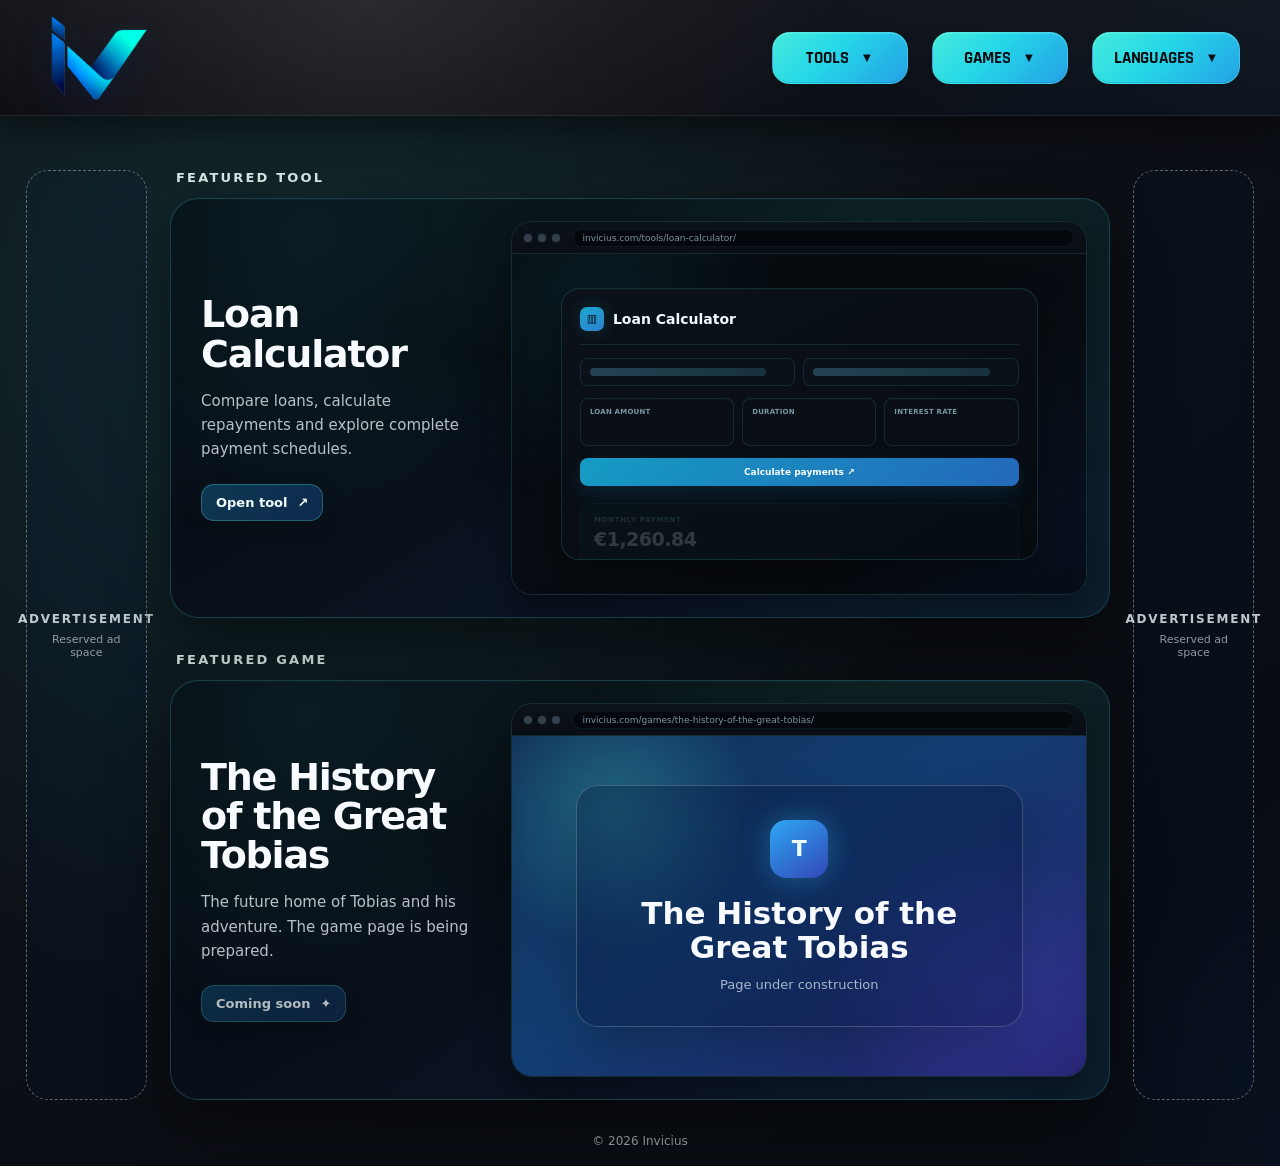
==== commit d43edd4a: "Add files via upload" ====
--- a/index.html
+++ b/index.html
@@ -1,33 +1,1276 @@
-<!doctype html>
+<!DOCTYPE html>
 <html lang="en">
 <head>
-  <meta charset="utf-8">
+  <meta charset="UTF-8">
+  <meta name="viewport" content="width=device-width, initial-scale=1.0">
+  <meta name="description" content="Invicius — useful tools, games and digital experiences.">
+  <title>Invicius</title>
   <meta http-equiv="Cache-Control" content="no-cache, no-store, must-revalidate">
-  <meta http-equiv="Pragma" content="no-cache">
-  <meta http-equiv="Expires" content="0">
-  <meta name="viewport" content="width=device-width,initial-scale=1">
-  <meta name="description" content="Compare monthly payments across multiple loans, with payment smoothing and a complete repayment schedule.">
-  <title>Loan Calculator</title>
+  <link rel="icon" href="/invicius-favicon.ico?v=23" sizes="any">
+  <link rel="icon" type="image/png" href="/assets/invicius-icon.png?v=23">
+  <link rel="apple-touch-icon" href="/assets/invicius-icon.png?v=23">
 
   <link rel="preconnect" href="https://fonts.googleapis.com">
   <link rel="preconnect" href="https://fonts.gstatic.com" crossorigin>
   <link href="https://fonts.googleapis.com/css2?family=Rajdhani:wght@600;700&display=swap" rel="stylesheet">
 
-  <link rel="icon" href="favicon.svg" type="image/svg+xml">
-  <link rel="stylesheet" href="style.css?v=22">
-
-  <script defer src="i18n.js?v=22"></script>
-  <script defer src="finance.js?v=22"></script>
-  <script defer src="pdf.js?v=22"></script>
-  <script defer src="excel.js?v=22"></script>
-  <script defer src="app.js?v=22"></script>
+  <style>
+    * {
+      box-sizing: border-box;
+    }
+
+    :root {
+      --ink: #f7fbff;
+      --muted: rgba(241, 249, 255, 0.78);
+      --line: rgba(255, 255, 255, 0.20);
+      --glass: rgba(8, 24, 57, 0.24);
+      --glass-strong: rgba(7, 22, 52, 0.52);
+      --shadow: 0 24px 60px rgba(5, 18, 48, 0.28);
+      --radius: 24px;
+    }
+
+    html {
+      min-height: 100%;
+      background: #030507;
+    }
+
+    body {
+      margin: 0;
+      min-height: 100vh;
+      color: var(--ink);
+      font-family: Inter, ui-sans-serif, system-ui, -apple-system, BlinkMacSystemFont, "Segoe UI", sans-serif;
+      overflow-x: hidden;
+
+      background:
+        radial-gradient(circle at 15% 18%, rgba(41, 222, 204, 0.12), transparent 30%),
+        radial-gradient(circle at 82% 72%, rgba(38, 112, 255, 0.14), transparent 32%),
+        radial-gradient(circle at 48% 108%, rgba(65, 114, 163, 0.09), transparent 38%),
+        linear-gradient(145deg, #101319 0%, #090d13 38%, #05080d 68%, #010203 100%);
+
+      background-size: 160% 160%, 160% 160%, 180% 180%, 220% 220%;
+      animation: darkPageGlow 6s ease-in-out infinite alternate;
+    }
+
+    button,
+    select,
+    a {
+      font: inherit;
+    }
+
+    button {
+      border: 0;
+    }
+
+    a {
+      color: inherit;
+    }
+
+    /* ---------------- HEADER ---------------- */
+
+    .site-header {
+      position: relative;
+      z-index: 30;
+
+      min-height: 116px;
+      padding: 9px clamp(20px, 3.1vw, 54px);
+
+      display: flex;
+      align-items: center;
+      gap: clamp(18px, 2.2vw, 34px);
+
+      background:
+        radial-gradient(circle at 18% 2%, rgba(255, 255, 255, 0.10), transparent 28%),
+        radial-gradient(circle at 78% 18%, rgba(45, 151, 199, 0.10), transparent 34%),
+        radial-gradient(circle at 48% 110%, rgba(44, 89, 140, 0.13), transparent 40%),
+        linear-gradient(180deg, #101217 0%, #080a0f 48%, #020305 100%);
+
+      background-size: 160% 160%, 170% 170%, 180% 180%, 220% 220%;
+      animation: headerGlow 4.4s ease-in-out infinite alternate;
+
+      box-shadow:
+        0 12px 36px rgba(0, 0, 0, 0.48),
+        inset 0 -1px 0 rgba(255, 255, 255, 0.08);
+    }
+
+    .brand-link {
+      position: relative;
+      z-index: 2;
+
+      display: flex;
+      align-items: center;
+      justify-content: center;
+
+      width: 118px;
+      min-width: 118px;
+      height: 88px;
+
+      margin: 0;
+
+      background: transparent;
+      box-shadow: none;
+      border-radius: 0;
+      overflow: visible;
+
+      text-decoration: none;
+    }
+
+    .brand-link::before {
+      content: none;
+    }
+
+    .brand-link img {
+      width: 100%;
+      height: 100%;
+      object-fit: contain;
+      display: block;
+      opacity: 1;
+      animation: logoChromatic 6s ease-in-out infinite alternate;
+      filter: saturate(1.16) brightness(1.06) drop-shadow(0 9px 16px rgba(12, 27, 104, 0.24));
+    }
+
+    .nav-cluster {
+      display: flex;
+      align-items: center;
+      gap: 24px;
+    }
+
+    .header-actions {
+      margin-left: auto;
+      display: flex;
+      align-items: center;
+      justify-content: flex-end;
+      gap: 24px;
+    }
+
+    .menu-wrap {
+      position: relative;
+    }
+
+    .menu-button {
+      position: relative;
+      isolation: isolate;
+      overflow: hidden;
+
+      min-width: 136px;
+      height: 52px;
+
+      display: inline-flex;
+      align-items: center;
+      justify-content: center;
+      gap: 12px;
+
+      padding: 0 21px;
+
+      border: 1px solid rgba(107, 255, 232, 0.34);
+      border-radius: 18px;
+
+      background:
+        linear-gradient(
+          135deg,
+          #52f2d6 0%,
+          #25d7e8 26%,
+          #248de4 58%,
+          #385fe2 100%
+        );
+      background-size: 240% 240%;
+      background-position: 0% 50%;
+      animation: buttonFlow 6s ease-in-out infinite alternate;
+
+      box-shadow:
+        inset 0 1px 0 rgba(255, 255, 255, 0.16),
+        inset 0 -1px 0 rgba(8, 54, 122, 0.16);
+
+      font-family: "Rajdhani", "Segoe UI", ui-sans-serif, sans-serif;
+      font-weight: 700;
+      font-size: 1.04rem;
+      letter-spacing: 0.005em;
+      text-transform: uppercase;
+
+      cursor: pointer;
+
+      transition:
+        transform 180ms ease,
+        filter 180ms ease,
+        box-shadow 180ms ease;
+    }
+
+
+    .menu-button > span:first-child,
+    .menu-button .chevron {
+      color: transparent;
+      background: linear-gradient(135deg, #010203 0%, #0b1016 28%, #18303d 55%, #070a0e 78%, #010203 100%);
+      background-size: 240% 240%;
+      -webkit-background-clip: text;
+      background-clip: text;
+      -webkit-text-fill-color: transparent;
+      animation: headerInkFlow 4.4s ease-in-out infinite alternate;
+      text-shadow: none;
+    }
+
+    .menu-button > span:first-child {
+      font-size: 1em;
+      font-weight: 700;
+      letter-spacing: -0.01em;
+    }
+
+    .menu-button:hover,
+    .menu-button:focus-visible {
+      transform: translateY(-3px);
+      filter: brightness(1.10) saturate(1.08);
+      box-shadow:
+        inset 0 1px 0 rgba(255, 255, 255, 0.18),
+        inset 0 -1px 0 rgba(8, 54, 122, 0.18);
+      outline: none;
+    }
+
+    .menu-button:active {
+      transform: translateY(4px);
+      box-shadow:
+        inset 0 1px 0 rgba(255, 255, 255, 0.12),
+        inset 0 -1px 0 rgba(8, 54, 122, 0.20);
+    }
+
+    .menu-button .chevron {
+      font-size: 13px;
+      transition: transform 160ms ease;
+    }
+
+    .menu-wrap.open .menu-button .chevron {
+      transform: rotate(180deg);
+    }
+
+    .menu-panel {
+      position: absolute;
+      top: calc(100% + 10px);
+      left: 0;
+
+      min-width: 250px;
+
+      padding: 9px;
+
+      border: 1px solid rgba(75, 218, 239, 0.38);
+      border-radius: 17px;
+
+      background:
+        radial-gradient(circle at 18% 8%, rgba(255,255,255,0.08), transparent 28%),
+        radial-gradient(circle at 82% 22%, rgba(46,164,210,0.08), transparent 30%),
+        linear-gradient(160deg, rgba(18,21,27,0.98), rgba(7,9,13,0.99) 58%, rgba(1,2,4,0.995));
+      backdrop-filter: blur(18px);
+
+      box-shadow:
+        0 22px 50px rgba(0, 0, 0, 0.48),
+        inset 0 1px 0 rgba(115, 230, 255, 0.10);
+
+      opacity: 0;
+      visibility: hidden;
+      transform: translateY(-7px);
+
+      transition:
+        opacity 150ms ease,
+        transform 150ms ease,
+        visibility 150ms ease;
+    }
+
+    .menu-wrap.open .menu-panel {
+      opacity: 1;
+      visibility: visible;
+      transform: translateY(0);
+    }
+
+    .menu-panel a,
+    .menu-panel button {
+      width: 100%;
+      min-height: 45px;
+
+      display: flex;
+      align-items: center;
+      justify-content: space-between;
+      gap: 18px;
+
+      padding: 10px 13px;
+
+      color: transparent;
+      text-decoration: none;
+      text-align: start;
+
+      border-radius: 11px;
+
+      background:
+        linear-gradient(
+          135deg,
+          #7bffe8 0%,
+          #3dd8ee 38%,
+          #4ba7ff 72%,
+          #7882ff 100%
+        );
+      -webkit-background-clip: text;
+      background-clip: text;
+
+      cursor: pointer;
+      font-family: Inter, Arial, system-ui, sans-serif;
+      font-size: 15px;
+      font-weight: 700;
+      line-height: 1.25;
+    }
+
+    .menu-panel a:hover,
+    .menu-panel a:focus-visible,
+    .menu-panel button:hover,
+    .menu-panel button:focus-visible {
+      background-color: rgba(58, 204, 235, 0.10);
+      outline: none;
+    }
+
+    .menu-panel small {
+      color: #58dce9;
+      -webkit-text-fill-color: #58dce9;
+    }
+
+    .language-wrap {
+      justify-self: end;
+    }
+
+    .language-wrap .menu-panel {
+      left: auto;
+      right: 0;
+      width: 280px;
+      max-height: 420px;
+      overflow: auto;
+    }
+
+    .language-option.active {
+      background-color: rgba(84, 215, 255, 0.10);
+      box-shadow: inset 0 0 0 1px rgba(91, 228, 239, 0.22);
+    }
+
+    /* ---------------- PAGE ---------------- */
+
+    .page-shell {
+      width: 100%;
+      padding: 54px clamp(14px, 2vw, 30px) 34px;
+    }
+
+    .content-grid {
+      width: 100%;
+
+      display: grid;
+      grid-template-columns:
+        minmax(120px, 1fr)
+        minmax(0, 940px)
+        minmax(120px, 1fr);
+
+      gap: clamp(14px, 1.8vw, 28px);
+      align-items: stretch;
+    }
+
+    .side-rail {
+      min-width: 0;
+      min-height: 650px;
+
+      display: flex;
+      flex-direction: column;
+      align-items: center;
+      justify-content: center;
+
+      padding: 24px 10px;
+
+      border: 1px dashed rgba(255, 255, 255, 0.36);
+      border-radius: 22px;
+
+      color: rgba(244, 252, 255, 0.78);
+      text-align: center;
+
+      background: rgba(2, 29, 72, 0.11);
+      backdrop-filter: blur(6px);
+    }
+
+    .side-rail strong {
+      font-size: 12px;
+      letter-spacing: 1.8px;
+      text-transform: uppercase;
+    }
+
+    .side-rail span {
+      margin-top: 7px;
+      font-size: 11px;
+      color: rgba(244, 252, 255, 0.58);
+    }
+
+    .hero-card {
+      position: relative;
+      isolation: isolate;
+      overflow: hidden;
+
+      min-height: 650px;
+
+      display: grid;
+      grid-template-rows: auto 1fr;
+      gap: 28px;
+
+      padding: clamp(28px, 5vw, 58px);
+
+      border: 1px solid rgba(255, 255, 255, 0.26);
+      border-radius: 30px;
+
+      background:
+        linear-gradient(145deg, rgba(255,255,255,0.17), rgba(255,255,255,0.06));
+
+      backdrop-filter: blur(16px);
+      box-shadow: var(--shadow);
+    }
+
+    .hero-card::before {
+      content: "";
+      position: absolute;
+      z-index: -2;
+      inset: -30%;
+
+      background:
+        conic-gradient(
+          from 30deg,
+          rgba(78, 241, 212, 0.22),
+          rgba(85, 143, 255, 0.18),
+          rgba(219, 89, 240, 0.15),
+          rgba(78, 241, 212, 0.22)
+        );
+
+      animation: slowSpin 24s linear infinite;
+    }
+
+    .hero-card::after {
+      content: "";
+      position: absolute;
+      z-index: -1;
+      inset: 1px;
+
+      border-radius: 29px;
+
+      background:
+        linear-gradient(150deg, rgba(7, 49, 94, 0.84), rgba(8, 86, 126, 0.64) 48%, rgba(9, 66, 126, 0.80));
+    }
+
+    .hero-copy {
+      position: relative;
+      z-index: 2;
+      max-width: 720px;
+    }
+
+    .eyebrow {
+      margin: 0 0 12px;
+
+      color: #8ff7e4;
+
+      font-size: 12px;
+      font-weight: 800;
+      letter-spacing: 2.4px;
+      text-transform: uppercase;
+    }
+
+    .hero-title {
+      margin: 0;
+
+      font-size: clamp(40px, 6vw, 76px);
+      line-height: 0.98;
+      letter-spacing: -3px;
+
+      max-width: 760px;
+    }
+
+    .hero-text {
+      margin: 22px 0 0;
+
+      max-width: 650px;
+
+      color: var(--muted);
+
+      font-size: clamp(16px, 2vw, 20px);
+      line-height: 1.65;
+    }
+
+    .tech-visual {
+      position: relative;
+
+      min-height: 325px;
+
+      display: flex;
+      align-items: center;
+      justify-content: center;
+
+      border: 1px solid rgba(255, 255, 255, 0.14);
+      border-radius: 26px;
+
+      overflow: hidden;
+
+      background:
+        radial-gradient(circle at 50% 48%, rgba(87, 251, 221, 0.14), transparent 36%),
+        linear-gradient(145deg, rgba(2, 17, 58, 0.56), rgba(27, 42, 108, 0.28));
+    }
+
+    .tech-visual svg {
+      width: min(720px, 92%);
+      height: auto;
+      display: block;
+      filter: drop-shadow(0 30px 40px rgba(0,0,0,0.24));
+    }
+
+    .orbit {
+      transform-origin: 400px 220px;
+      animation: orbitRotate 18s linear infinite;
+    }
+
+    .orbit.reverse {
+      animation-direction: reverse;
+      animation-duration: 26s;
+    }
+
+    .pulse-dot {
+      animation: dotPulse 2.5s ease-in-out infinite alternate;
+      transform-origin: center;
+    }
+
+
+    /* ---------------- HOME FEED ---------------- */
+    .home-feed{min-width:0;display:flex;flex-direction:column;gap:34px}
+    .feed-section{min-width:0}
+    .feed-heading{display:flex;align-items:center;gap:0;margin:0 0 13px;padding:0 6px;font-size:13px;font-weight:850;letter-spacing:2.2px;text-transform:uppercase;color:rgba(238,255,252,.9)}
+    .feed-heading::before{content:none;display:none}
+    .feed-card{position:relative;overflow:hidden;min-height:420px;display:grid;grid-template-columns:minmax(230px,.34fr) minmax(0,.66fr);gap:22px;padding:22px;border:1px solid rgba(83,220,245,.24);border-radius:28px;background:radial-gradient(circle at 14% 10%,rgba(44,196,221,.10),transparent 34%),radial-gradient(circle at 88% 84%,rgba(39,104,197,.10),transparent 36%),linear-gradient(145deg,rgba(4,8,12,.97),rgba(7,12,18,.96) 56%,rgba(3,7,12,.98));backdrop-filter:blur(15px);box-shadow:0 24px 60px rgba(0,0,0,.46),inset 0 1px 0 rgba(255,255,255,.025)}
+    .feed-card::before{content:"";position:absolute;inset:-45%;z-index:-1;background:conic-gradient(from 50deg,rgba(77,245,214,.09),rgba(66,128,255,.10),rgba(12,18,28,.06),rgba(77,245,214,.09));animation:slowSpin 28s linear infinite}
+    .feed-info{align-self:center;padding:8px 6px 8px 8px}
+    .feed-title{margin:0;font-size:clamp(25px,3vw,38px);line-height:1.03;letter-spacing:-1.2px}
+    .feed-text{margin:15px 0 0;color:rgba(241,249,255,.76);font-size:15px;line-height:1.62}
+    .feed-action{display:inline-flex;align-items:center;gap:10px;margin-top:22px;padding:11px 15px;border-radius:13px;text-decoration:none;color:#f5ffff;font-size:13px;font-weight:800;background:linear-gradient(135deg,rgba(18,115,168,.42),rgba(25,80,155,.38));box-shadow:inset 0 0 0 1px rgba(89,240,225,.28),0 8px 20px rgba(0,0,0,.22);transition:transform 160ms ease,background 160ms ease}
+    .feed-action:hover,.feed-action:focus-visible{transform:translateY(-2px);background:rgba(35,143,189,.34);outline:none}
+    .feed-action.disabled{pointer-events:none;opacity:.72}
+    .preview-window{position:relative;min-width:0;min-height:365px;overflow:hidden;border:1px solid rgba(92,211,239,.18);border-radius:21px;background:#05090e;box-shadow:0 18px 36px rgba(0,0,0,.38)}
+    .preview-browserbar{height:32px;display:flex;align-items:center;gap:6px;padding:0 12px;background:linear-gradient(180deg,#0c1219,#090e14);border-bottom:1px solid rgba(79,207,234,.12)}
+    .preview-browserbar i{width:8px;height:8px;border-radius:50%;background:#33414d;box-shadow:0 0 0 1px rgba(255,255,255,.025)}
+    .preview-address{min-width:0;flex:1;margin-left:7px;padding:4px 9px;overflow:hidden;border-radius:8px;color:#7d929d;background:rgba(3,7,11,.82);box-shadow:inset 0 0 0 1px rgba(86,211,233,.08);font-size:9px;white-space:nowrap;text-overflow:ellipsis}
+    .preview-stage{position:absolute;inset:32px 0 0;overflow:hidden;background:#060a0f}
+    .loan-preview .preview-stage{display:grid;place-items:center;padding:22px;background:radial-gradient(circle at 15% 15%,rgba(35,188,214,.10),transparent 34%),radial-gradient(circle at 88% 82%,rgba(37,87,176,.12),transparent 36%),linear-gradient(160deg,#05090d,#080d13 56%,#04070b)}
+    .loan-demo{width:min(90%,560px);max-height:92%;padding:18px;border:1px solid rgba(76,213,234,.16);border-radius:18px;background:linear-gradient(155deg,rgba(11,18,25,.98),rgba(6,11,16,.98));box-shadow:0 18px 38px rgba(0,0,0,.42),inset 0 1px 0 rgba(255,255,255,.025);color:#eefbff;overflow:hidden}
+    .loan-demo-top{display:flex;align-items:center;gap:9px;padding-bottom:13px;border-bottom:1px solid rgba(90,211,231,.12);font-size:14px;font-weight:850;color:#f2fbff}
+    .loan-demo-icon{width:24px;height:24px;display:grid;place-items:center;border-radius:7px;background:linear-gradient(145deg,#1aa9cf,#2f7fd1);color:#071016;font-size:11px;font-weight:900;box-shadow:0 0 18px rgba(47,166,214,.18)}
+    .loan-demo-selects{display:grid;grid-template-columns:1fr 1fr;gap:8px;margin-top:13px}
+    .loan-demo-select{height:28px;border:1px solid rgba(86,211,233,.13);border-radius:7px;background:#0a1118;position:relative;overflow:hidden}
+    .loan-demo-select::after{content:"";position:absolute;left:9px;right:28px;top:9px;height:8px;border-radius:5px;background:linear-gradient(90deg,#244253,#17313e)}
+    .loan-demo-fields{display:grid;grid-template-columns:1.15fr 1fr 1fr;gap:8px;margin-top:12px}
+    .loan-demo-field{min-width:0;padding:9px;border:1px solid rgba(85,207,230,.14);border-radius:8px;background:#090f15;box-shadow:inset 0 1px 0 rgba(255,255,255,.02)}
+    .loan-demo-field small{display:block;margin-bottom:5px;color:#7895a3;font-size:7px;font-weight:750;letter-spacing:.2px}
+    .loan-demo-field strong{display:block;min-height:15px;overflow:hidden;color:#eafaff;font-size:10px;font-weight:800;white-space:nowrap;text-overflow:ellipsis}
+    .loan-demo-field strong span{display:inline-block;opacity:0;animation:loanType 9s ease-in-out infinite}
+    .loan-demo-field:nth-child(2) strong span{animation-delay:.8s}
+    .loan-demo-field:nth-child(3) strong span{animation-delay:1.6s}
+    .loan-demo-button{margin-top:12px;padding:9px 12px;border-radius:8px;background:linear-gradient(135deg,#159cc3,#2369ba);color:#f8feff;text-align:center;font-size:9px;font-weight:850;box-shadow:0 8px 20px rgba(15,112,171,.20);animation:loanButton 9s ease-in-out infinite}
+    .loan-demo-result{margin-top:12px;padding:12px 13px;border:1px solid rgba(74,223,197,.22);border-radius:10px;background:linear-gradient(145deg,rgba(11,42,42,.82),rgba(8,27,39,.9));opacity:.18;transform:translateY(5px);animation:loanResult 9s ease-in-out infinite}
+    .loan-demo-result small{display:block;color:#78c8bd;font-size:7px;font-weight:750;text-transform:uppercase;letter-spacing:.7px}
+    .loan-demo-result strong{display:block;margin-top:4px;color:#f0ffff;font-size:19px;letter-spacing:-.5px}
+    .loan-demo-bars{display:flex;gap:4px;align-items:flex-end;height:28px;margin-top:10px}
+    .loan-demo-bars i{flex:1;min-width:0;border-radius:3px 3px 1px 1px;background:linear-gradient(180deg,#4de0c0,#267cb7);box-shadow:0 0 10px rgba(63,209,205,.09);animation:loanBars 9s ease-in-out infinite}
+    .loan-demo-bars i:nth-child(1){height:42%}.loan-demo-bars i:nth-child(2){height:66%}.loan-demo-bars i:nth-child(3){height:86%}.loan-demo-bars i:nth-child(4){height:72%}.loan-demo-bars i:nth-child(5){height:54%}.loan-demo-bars i:nth-child(6){height:39%}
+    .tobias-preview .preview-stage{display:grid;place-items:center;background:radial-gradient(circle at 18% 22%,rgba(74,237,211,.28),transparent 26%),radial-gradient(circle at 84% 76%,rgba(80,92,234,.3),transparent 30%),linear-gradient(145deg,#102f56,#123d71 45%,#261f6b)}
+    .tobias-empty-page{width:min(78%,480px);padding:34px 28px;text-align:center;border:1px solid rgba(255,255,255,.19);border-radius:22px;background:rgba(8,19,58,.34);backdrop-filter:blur(10px);box-shadow:0 20px 45px rgba(0,0,0,.2);animation:tobiasFloat 5s ease-in-out infinite alternate}
+    .tobias-pixel{width:58px;height:58px;margin:0 auto 18px;display:grid;place-items:center;border-radius:16px;color:#efffff;background:linear-gradient(145deg,#2da7f4,#3347b7);box-shadow:0 0 30px rgba(60,188,244,.34);font-weight:900;font-size:22px}
+    .tobias-empty-page h3{margin:0;font-size:clamp(21px,3vw,31px);line-height:1.1}
+    .tobias-empty-page p{margin:13px 0 0;color:rgba(239,251,255,.68);font-size:13px}
+
+    .mobile-rail {
+      display: none;
+    }
+
+    .site-footer {
+      padding: 0 20px 18px;
+      text-align: center;
+      color: rgba(243, 250, 255, 0.62);
+      font-size: 12px;
+    }
+
+    /* ---------------- ANIMATIONS ---------------- */
+
+    @keyframes loanType {
+      0%,10%{opacity:0;transform:translateY(3px)}
+      18%,72%{opacity:1;transform:translateY(0)}
+      82%,100%{opacity:0;transform:translateY(-2px)}
+    }
+
+    @keyframes loanButton {
+      0%,42%,100%{transform:scale(1);filter:brightness(1)}
+      48%{transform:scale(.985);filter:brightness(1.22)}
+      55%,82%{transform:scale(1);filter:brightness(1)}
+    }
+
+    @keyframes loanResult {
+      0%,48%,100%{opacity:.15;transform:translateY(5px)}
+      58%,82%{opacity:1;transform:translateY(0)}
+      90%{opacity:.2;transform:translateY(3px)}
+    }
+
+    @keyframes loanBars {
+      0%,48%,100%{opacity:.22;transform:scaleY(.55);transform-origin:bottom}
+      60%,82%{opacity:1;transform:scaleY(1);transform-origin:bottom}
+    }
+
+    @keyframes buttonFlow {
+      0% {
+        background-position: 0% 45%;
+      }
+      50% {
+        background-position: 58% 55%;
+      }
+      100% {
+        background-position: 100% 45%;
+      }
+    }
+
+    @keyframes darkPageGlow {
+      0% { background-position: 0% 0%, 100% 100%, 50% 100%, 0% 50%; }
+      50% { background-position: 24% 16%, 76% 82%, 48% 74%, 52% 50%; }
+      100% { background-position: 44% 30%, 60% 64%, 52% 48%, 100% 50%; }
+    }
+
+    @keyframes pageGlow {
+      0% {
+        background-position: 0% 0%, 100% 100%, 0% 50%;
+      }
+      100% {
+        background-position: 20% 12%, 78% 84%, 100% 50%;
+      }
+    }
+
+    @keyframes brandFlow {
+      0% { background-position: 0% 42%; }
+      50% { background-position: 58% 58%; }
+      100% { background-position: 100% 42%; }
+    }
+
+    @keyframes logoChromatic {
+      0% { filter: hue-rotate(-8deg) saturate(1.12) brightness(1.04) drop-shadow(0 9px 16px rgba(12, 27, 104, 0.24)); }
+      50% { filter: hue-rotate(12deg) saturate(1.28) brightness(1.10) drop-shadow(0 9px 18px rgba(22, 177, 205, 0.24)); }
+      100% { filter: hue-rotate(30deg) saturate(1.30) brightness(1.08) drop-shadow(0 9px 18px rgba(33, 193, 163, 0.24)); }
+    }
+
+    @keyframes headerInkFlow {
+      0% { background-position: 0% 42%; }
+      50% { background-position: 58% 58%; }
+      100% { background-position: 100% 42%; }
+    }
+
+    @keyframes headerGlow {
+      0% {
+        background-position: 0% 20%, 100% 0%, 0% 50%;
+      }
+      100% {
+        background-position: 25% 5%, 72% 24%, 100% 50%;
+      }
+    }
+
+    @keyframes slowSpin {
+      to { transform: rotate(360deg); }
+    }
+
+    @keyframes orbitRotate {
+      to { transform: rotate(360deg); }
+    }
+
+    @keyframes dotPulse {
+      from { opacity: 0.55; transform: scale(0.90); }
+      to   { opacity: 1; transform: scale(1.12); }
+    }
+    @keyframes tobiasFloat{from{transform:translateY(8px)}to{transform:translateY(-8px)}}
+
+    /* ---------------- RESPONSIVE ---------------- */
+
+    @media (max-width: 1100px) {
+      .header-actions {
+        gap: 12px;
+      }
+
+      .nav-cluster {
+        gap: 12px;
+      }
+
+      .content-grid {
+        grid-template-columns:
+          minmax(90px, 0.7fr)
+          minmax(0, 760px)
+          minmax(90px, 0.7fr);
+      }
+    }
+
+    @media (max-width: 900px) {
+      .site-header {
+        min-height: auto;
+        flex-wrap: wrap;
+        gap: 12px;
+        padding: 12px 14px 17px;
+      }
+
+      .brand-link {
+        width: 92px;
+        min-width: 92px;
+        height: 72px;
+        margin: 0;
+        border-radius: 0;
+      }
+
+      .header-actions {
+        margin-left: auto;
+        flex: 1 1 520px;
+        display: grid;
+        grid-template-columns: minmax(0, 2fr) minmax(150px, 1fr);
+        gap: 8px;
+      }
+
+      .nav-cluster {
+        display: grid;
+        grid-template-columns: 1fr 1fr;
+        gap: 8px;
+      }
+
+      .language-wrap {
+        justify-self: stretch;
+      }
+
+      .language-wrap .menu-button {
+        width: 100%;
+      }
+
+      .language-wrap .menu-panel {
+        right: 0;
+        left: 0;
+        width: auto;
+      }
+
+      .menu-button {
+        min-width: 0;
+        width: 100%;
+        height: 43px;
+        border-radius: 13px;
+        padding: 0 12px;
+      }
+
+      .menu-panel {
+        min-width: 220px;
+      }
+
+      .page-shell {
+        padding-top: 44px;
+      }
+
+      .content-grid {
+        display: block;
+        max-width: 780px;
+        margin: 0 auto;
+      }
+
+      .side-rail {
+        display: none;
+      }
+
+      .hero-card {
+        min-height: auto;
+        padding: 28px 20px 22px;
+      }
+
+      .hero-title {
+        letter-spacing: -2px;
+      }
+
+      .tech-visual {
+        min-height: 270px;
+      }
+
+      .feed-card{grid-template-columns:1fr;min-height:0;padding:18px}
+      .feed-info{padding:3px 3px 0}
+      .preview-window{min-height:320px}
+
+      .mobile-rail {
+        margin-top: 18px;
+
+        min-height: 110px;
+
+        display: flex;
+        flex-direction: column;
+        align-items: center;
+        justify-content: center;
+
+        border: 1px dashed rgba(255, 255, 255, 0.36);
+        border-radius: 18px;
+
+        color: rgba(244, 252, 255, 0.74);
+        background: rgba(2, 29, 72, 0.11);
+      }
+    }
+
+    @media (max-width: 520px) {
+      .site-header {
+        grid-template-columns: 72px 1fr;
+      }
+
+      .brand-link {
+        width: 80px;
+        min-width: 80px;
+        height: 64px;
+        border-radius: 0;
+      }
+
+      .nav-cluster {
+        gap: 6px;
+      }
+
+      .menu-button {
+        font-size: 13px;
+      }
+
+      .hero-title {
+        font-size: 40px;
+      }
+    }
+
+    @media (prefers-reduced-motion: reduce) {
+      *,
+      *::before,
+      *::after {
+        animation: none !important;
+        scroll-behavior: auto !important;
+      }
+    }
+  </style>
 </head>
+
 <body>
-  <div id="app"></div>
-
-  <noscript>
-    This calculator requires JavaScript. / Esta calculadora precisa de JavaScript.
-  </noscript>
-
+  <header class="site-header">
+    <a class="brand-link" href="/" aria-label="Invicius">
+      <img src="assets/invicius-logo.png" alt="Invicius">
+    </a>
+
+    <div class="header-actions">
+      <nav class="nav-cluster" aria-label="Primary navigation">
+        <div class="menu-wrap">
+          <button class="menu-button" type="button" data-menu-button="tools" aria-expanded="false">
+            <span data-i18n="tools">Tools</span>
+            <span class="chevron" aria-hidden="true">▼</span>
+          </button>
+          <div class="menu-panel" data-menu-panel="tools">
+            <a href="/tools/loan-calculator/">
+              <span data-i18n="loanCalculator">Loan Calculator</span>
+              <small>↗</small>
+            </a>
+          </div>
+        </div>
+
+        <div class="menu-wrap">
+          <button class="menu-button" type="button" data-menu-button="games" aria-expanded="false">
+            <span data-i18n="games">Games</span>
+            <span class="chevron" aria-hidden="true">▼</span>
+          </button>
+          <div class="menu-panel" data-menu-panel="games">
+            <a href="/games/the-history-of-the-great-tobias/">
+              <span>The History of the Great Tobias</span>
+              <small>↗</small>
+            </a>
+          </div>
+        </div>
+      </nav>
+
+      <div class="menu-wrap language-wrap">
+        <button class="menu-button" type="button" data-menu-button="languages" aria-expanded="false">
+          <span data-i18n="languages">Languages</span>
+          <span class="chevron" aria-hidden="true">▼</span>
+        </button>
+        <div class="menu-panel" data-menu-panel="languages" id="language-menu"></div>
+      </div>
+    </div>
+  </header>
+
+  <main class="page-shell">
+    <div class="content-grid">
+      <aside class="side-rail" aria-label="Advertisement">
+        <strong data-i18n="advertisement">Advertisement</strong>
+        <span data-i18n="reserved">Reserved ad space</span>
+      </aside>
+
+      <section class="home-feed" aria-label="Invicius feed">
+        <div class="feed-section">
+          <h2 class="feed-heading" data-i18n="featuredTool">Featured tool</h2>
+          <article class="feed-card">
+            <div class="feed-info">
+              <h3 class="feed-title" data-i18n="loanCalculator">Loan Calculator</h3>
+              <p class="feed-text" data-i18n="loanFeedText">Compare loans, calculate repayments and explore complete payment schedules.</p>
+              <a class="feed-action" href="/tools/loan-calculator/"><span data-i18n="openTool">Open tool</span><span aria-hidden="true">↗</span></a>
+            </div>
+            <div class="preview-window loan-preview" aria-label="Loan Calculator animated preview">
+              <div class="preview-browserbar"><i></i><i></i><i></i><span class="preview-address">invicius.com/tools/loan-calculator/</span></div>
+              <div class="preview-stage">
+                <div class="loan-demo" aria-hidden="true">
+                  <div class="loan-demo-top"><span class="loan-demo-icon">▥</span><span>Loan Calculator</span></div>
+                  <div class="loan-demo-selects"><div class="loan-demo-select"></div><div class="loan-demo-select"></div></div>
+                  <div class="loan-demo-fields">
+                    <div class="loan-demo-field"><small>LOAN AMOUNT</small><strong><span>260000</span></strong></div>
+                    <div class="loan-demo-field"><small>DURATION</small><strong><span>25 years</span></strong></div>
+                    <div class="loan-demo-field"><small>INTEREST RATE</small><strong><span>3.2%</span></strong></div>
+                  </div>
+                  <div class="loan-demo-button">Calculate payments ↗</div>
+                  <div class="loan-demo-result"><small>Monthly payment</small><strong>€1,260.84</strong><div class="loan-demo-bars"><i></i><i></i><i></i><i></i><i></i><i></i></div></div>
+                </div>
+              </div>
+            </div>
+          </article>
+        </div>
+        <div class="feed-section">
+          <h2 class="feed-heading" data-i18n="featuredGame">Featured game</h2>
+          <article class="feed-card">
+            <div class="feed-info">
+              <h3 class="feed-title">The History of the Great Tobias</h3>
+              <p class="feed-text" data-i18n="tobiasFeedText">The future home of Tobias and his adventure. The game page is being prepared.</p>
+              <span class="feed-action disabled"><span data-i18n="comingSoon">Coming soon</span><span aria-hidden="true">✦</span></span>
+            </div>
+            <div class="preview-window tobias-preview" aria-label="The History of the Great Tobias page preview">
+              <div class="preview-browserbar"><i></i><i></i><i></i><span class="preview-address">invicius.com/games/the-history-of-the-great-tobias/</span></div>
+              <div class="preview-stage"><div class="tobias-empty-page"><div class="tobias-pixel">T</div><h3>The History of the Great Tobias</h3><p data-i18n="tobiasPageStatus">Page under construction</p></div></div>
+            </div>
+          </article>
+        </div>
+      </section>
+
+      <aside class="side-rail" aria-label="Advertisement">
+        <strong data-i18n="advertisement">Advertisement</strong>
+        <span data-i18n="reserved">Reserved ad space</span>
+      </aside>
+
+      <aside class="mobile-rail" aria-label="Advertisement">
+        <strong data-i18n="advertisement">Advertisement</strong>
+        <span data-i18n="reserved">Reserved ad space</span>
+      </aside>
+    </div>
+  </main>
+
+  <footer class="site-footer">
+    <span>© <span id="year"></span> Invicius</span>
+  </footer>
+
+  <script>
+    const languages = [
+      ["en", "English"],
+      ["zh", "中文（普通话）"],
+      ["hi", "हिन्दी"],
+      ["es", "Español"],
+      ["ar", "العربية"],
+      ["fr", "Français"],
+      ["ru", "Русский"],
+      ["bn", "বাংলা"],
+      ["pt", "Português"],
+      ["id", "Bahasa Indonesia"],
+      ["ur", "اردو"]
+    ];
+
+    const copy = {
+      en: {
+        tools: "Tools",
+        games: "Games",
+        languages: "Languages",
+        loanCalculator: "Loan Calculator",
+        heroTitle: "Technology, tools and games in one place.",
+        heroText: "Explore useful digital tools and original interactive experiences built to be simple, fast and accessible anywhere.",
+        feedTools: "Tools",
+        feedGames: "Games",
+        featuredTool: "Featured tool",
+        featuredGame: "Featured game",
+        loanFeedText: "Compare loans, calculate repayments and explore complete payment schedules.",
+        openTool: "Open tool",
+        tobiasFeedText: "The future home of Tobias and his adventure. The game page is being prepared.",
+        comingSoon: "Coming soon",
+        tobiasPageStatus: "Page under construction",
+        advertisement: "Advertisement",
+        reserved: "Reserved ad space"
+      },
+
+      zh: {
+        tools: "工具",
+        games: "游戏",
+        languages: "语言",
+        loanCalculator: "贷款计算器",
+        heroTitle: "科技、工具与游戏，尽在一处。",
+        heroText: "探索实用的数字工具和原创互动体验，简单、快速，并可随时随地使用。",
+        feedTools: "工具",
+        feedGames: "游戏",
+        featuredTool: "精选工具",
+        featuredGame: "精选游戏",
+        loanFeedText: "比较贷款、计算还款金额并查看完整的还款计划。",
+        openTool: "打开工具",
+        tobiasFeedText: "Tobias 和他的冒险未来将在这里展开。游戏页面正在准备中。",
+        comingSoon: "即将推出",
+        tobiasPageStatus: "页面建设中",
+        advertisement: "广告",
+        reserved: "预留广告位"
+      },
+
+      hi: {
+        tools: "टूल्स",
+        games: "गेम्स",
+        languages: "भाषाएँ",
+        loanCalculator: "ऋण कैलकुलेटर",
+        heroTitle: "तकनीक, टूल्स और गेम्स — एक ही जगह।",
+        heroText: "उपयोगी डिजिटल टूल्स और मौलिक इंटरैक्टिव अनुभव खोजें, जिन्हें सरल, तेज़ और कहीं से भी उपयोग करने योग्य बनाया गया है।",
+        feedTools: "टूल्स",
+        feedGames: "गेम्स",
+        featuredTool: "विशेष टूल",
+        featuredGame: "विशेष गेम",
+        loanFeedText: "ऋणों की तुलना करें, किस्तें गणना करें और पूरा भुगतान कार्यक्रम देखें।",
+        openTool: "टूल खोलें",
+        tobiasFeedText: "Tobias और उसके रोमांच का भविष्य का घर। गेम पेज तैयार किया जा रहा है।",
+        comingSoon: "जल्द आ रहा है",
+        tobiasPageStatus: "पेज निर्माणाधीन है",
+        advertisement: "विज्ञापन",
+        reserved: "विज्ञापन के लिए आरक्षित स्थान"
+      },
+
+      es: {
+        tools: "Herramientas",
+        games: "Juegos",
+        languages: "Idiomas",
+        loanCalculator: "Calculadora de préstamos",
+        heroTitle: "Tecnología, herramientas y juegos en un solo lugar.",
+        heroText: "Descubre herramientas digitales útiles y experiencias interactivas originales, creadas para ser simples, rápidas y accesibles desde cualquier lugar.",
+        feedTools: "Herramientas",
+        feedGames: "Juegos",
+        featuredTool: "Herramienta destacada",
+        featuredGame: "Juego destacado",
+        loanFeedText: "Compara préstamos, calcula cuotas y consulta calendarios completos de pago.",
+        openTool: "Abrir herramienta",
+        tobiasFeedText: "El futuro hogar de Tobias y su aventura. La página del juego está en preparación.",
+        comingSoon: "Próximamente",
+        tobiasPageStatus: "Página en construcción",
+        advertisement: "Publicidad",
+        reserved: "Espacio publicitario reservado"
+      },
+
+      ar: {
+        tools: "الأدوات",
+        games: "الألعاب",
+        languages: "اللغات",
+        loanCalculator: "حاسبة القروض",
+        heroTitle: "التكنولوجيا والأدوات والألعاب في مكان واحد.",
+        heroText: "اكتشف أدوات رقمية مفيدة وتجارب تفاعلية أصلية صُممت لتكون بسيطة وسريعة ومتاحة من أي مكان.",
+        feedTools: "الأدوات",
+        feedGames: "الألعاب",
+        featuredTool: "أداة مميزة",
+        featuredGame: "لعبة مميزة",
+        loanFeedText: "قارن القروض واحسب الأقساط واستعرض جداول السداد الكاملة.",
+        openTool: "فتح الأداة",
+        tobiasFeedText: "المكان المستقبلي لتوبياس ومغامرته. صفحة اللعبة قيد الإعداد.",
+        comingSoon: "قريبًا",
+        tobiasPageStatus: "الصفحة قيد الإنشاء",
+        advertisement: "إعلان",
+        reserved: "مساحة إعلانية محجوزة"
+      },
+
+      fr: {
+        tools: "Outils",
+        games: "Jeux",
+        languages: "Langues",
+        loanCalculator: "Calculateur de prêt",
+        heroTitle: "Technologie, outils et jeux au même endroit.",
+        heroText: "Découvrez des outils numériques utiles et des expériences interactives originales, conçus pour être simples, rapides et accessibles partout.",
+        feedTools: "Outils",
+        feedGames: "Jeux",
+        featuredTool: "Outil à la une",
+        featuredGame: "Jeu à la une",
+        loanFeedText: "Comparez des prêts, calculez les mensualités et consultez des échéanciers complets.",
+        openTool: "Ouvrir l’outil",
+        tobiasFeedText: "Le futur espace de Tobias et de son aventure. La page du jeu est en préparation.",
+        comingSoon: "Bientôt disponible",
+        tobiasPageStatus: "Page en construction",
+        advertisement: "Publicité",
+        reserved: "Espace publicitaire réservé"
+      },
+
+      ru: {
+        tools: "Инструменты",
+        games: "Игры",
+        languages: "Языки",
+        loanCalculator: "Кредитный калькулятор",
+        heroTitle: "Технологии, инструменты и игры — в одном месте.",
+        heroText: "Откройте для себя полезные цифровые инструменты и оригинальные интерактивные проекты, созданные для простоты, скорости и доступности из любой точки мира.",
+        feedTools: "Инструменты",
+        feedGames: "Игры",
+        featuredTool: "Рекомендуемый инструмент",
+        featuredGame: "Рекомендуемая игра",
+        loanFeedText: "Сравнивайте кредиты, рассчитывайте платежи и изучайте полный график выплат.",
+        openTool: "Открыть инструмент",
+        tobiasFeedText: "Будущий дом Тобиаса и его приключения. Страница игры готовится.",
+        comingSoon: "Скоро",
+        tobiasPageStatus: "Страница в разработке",
+        advertisement: "Реклама",
+        reserved: "Место для рекламы"
+      },
+
+      bn: {
+        tools: "টুলস",
+        games: "গেমস",
+        languages: "ভাষা",
+        loanCalculator: "ঋণ ক্যালকুলেটর",
+        heroTitle: "প্রযুক্তি, টুলস ও গেমস — সব এক জায়গায়।",
+        heroText: "সহজ, দ্রুত এবং যেকোনো স্থান থেকে ব্যবহারযোগ্য ডিজিটাল টুলস ও মৌলিক ইন্টারঅ্যাকটিভ অভিজ্ঞতা আবিষ্কার করুন।",
+        feedTools: "টুলস",
+        feedGames: "গেমস",
+        featuredTool: "নির্বাচিত টুল",
+        featuredGame: "নির্বাচিত গেম",
+        loanFeedText: "ঋণ তুলনা করুন, কিস্তি হিসাব করুন এবং সম্পূর্ণ পরিশোধের সময়সূচি দেখুন।",
+        openTool: "টুল খুলুন",
+        tobiasFeedText: "Tobias এবং তার অভিযানের ভবিষ্যৎ ঘর। গেমের পেজ প্রস্তুত করা হচ্ছে।",
+        comingSoon: "শীঘ্রই আসছে",
+        tobiasPageStatus: "পেজ নির্মাণাধীন",
+        advertisement: "বিজ্ঞাপন",
+        reserved: "বিজ্ঞাপনের জন্য সংরক্ষিত স্থান"
+      },
+
+      pt: {
+        tools: "Ferramentas",
+        games: "Jogos",
+        languages: "Idiomas",
+        loanCalculator: "Calculadora de empréstimos",
+        heroTitle: "Tecnologia, ferramentas e jogos em um só lugar.",
+        heroText: "Explore ferramentas digitais úteis e experiências interativas originais, criadas para serem simples, rápidas e acessíveis de qualquer lugar.",
+        feedTools: "Ferramentas",
+        feedGames: "Jogos",
+        featuredTool: "Ferramenta em destaque",
+        featuredGame: "Jogo em destaque",
+        loanFeedText: "Compare empréstimos, calcule parcelas e explore cronogramas completos de pagamento.",
+        openTool: "Abrir ferramenta",
+        tobiasFeedText: "O futuro espaço do Tobias e de sua aventura. A página do jogo está sendo preparada.",
+        comingSoon: "Em breve",
+        tobiasPageStatus: "Página em construção",
+        advertisement: "Publicidade",
+        reserved: "Espaço reservado para anúncio"
+      },
+
+      id: {
+        tools: "Alat",
+        games: "Gim",
+        languages: "Bahasa",
+        loanCalculator: "Kalkulator pinjaman",
+        heroTitle: "Teknologi, alat, dan gim dalam satu tempat.",
+        heroText: "Jelajahi alat digital yang berguna dan pengalaman interaktif orisinal yang dibuat agar sederhana, cepat, dan dapat diakses dari mana saja.",
+        feedTools: "Alat",
+        feedGames: "Gim",
+        featuredTool: "Alat unggulan",
+        featuredGame: "Gim unggulan",
+        loanFeedText: "Bandingkan pinjaman, hitung cicilan, dan lihat jadwal pembayaran lengkap.",
+        openTool: "Buka alat",
+        tobiasFeedText: "Rumah masa depan Tobias dan petualangannya. Halaman gim sedang disiapkan.",
+        comingSoon: "Segera hadir",
+        tobiasPageStatus: "Halaman sedang dibuat",
+        advertisement: "Iklan",
+        reserved: "Ruang iklan tersedia"
+      },
+
+      ur: {
+        tools: "ٹولز",
+        games: "گیمز",
+        languages: "زبانیں",
+        loanCalculator: "قرض کیلکولیٹر",
+        heroTitle: "ٹیکنالوجی، ٹولز اور گیمز — سب ایک جگہ۔",
+        heroText: "مفید ڈیجیٹل ٹولز اور منفرد انٹرایکٹو تجربات دریافت کریں جو سادہ، تیز اور ہر جگہ قابلِ رسائی بنائے گئے ہیں۔",
+        feedTools: "ٹولز",
+        feedGames: "گیمز",
+        featuredTool: "نمایاں ٹول",
+        featuredGame: "نمایاں گیم",
+        loanFeedText: "قرضوں کا موازنہ کریں، اقساط کا حساب لگائیں اور مکمل ادائیگی کا شیڈول دیکھیں۔",
+        openTool: "ٹول کھولیں",
+        tobiasFeedText: "Tobias اور اس کی مہم کا مستقبل کا گھر۔ گیم کا صفحہ تیار کیا جا رہا ہے۔",
+        comingSoon: "جلد آرہا ہے",
+        tobiasPageStatus: "صفحہ زیر تعمیر ہے",
+        advertisement: "اشتہار",
+        reserved: "اشتہار کے لیے مختص جگہ"
+      }
+    };
+
+    const languageMenu = document.getElementById("language-menu");
+    const rtlLanguages = new Set(["ar", "ur"]);
+
+    function closeMenus(except = null) {
+      document.querySelectorAll(".menu-wrap.open").forEach(menu => {
+        if (menu === except) return;
+        menu.classList.remove("open");
+        const button = menu.querySelector("[data-menu-button]");
+        if (button) button.setAttribute("aria-expanded", "false");
+      });
+    }
+
+    document.querySelectorAll("[data-menu-button]").forEach(button => {
+      button.addEventListener("click", event => {
+        event.stopPropagation();
+
+        const wrap = button.closest(".menu-wrap");
+        const shouldOpen = !wrap.classList.contains("open");
+
+        closeMenus(wrap);
+
+        wrap.classList.toggle("open", shouldOpen);
+        button.setAttribute("aria-expanded", String(shouldOpen));
+      });
+    });
+
+    document.addEventListener("click", () => closeMenus());
+
+    document.addEventListener("keydown", event => {
+      if (event.key === "Escape") {
+        closeMenus();
+      }
+    });
+
+    function renderLanguageMenu(activeLanguage) {
+      languageMenu.innerHTML = languages.map(([code, name]) => `
+        <button
+          type="button"
+          class="language-option ${code === activeLanguage ? "active" : ""}"
+          data-language="${code}"
+        >
+          <span>${name}</span>
+          <small>${code === activeLanguage ? "✓" : ""}</small>
+        </button>
+      `).join("");
+
+      languageMenu.querySelectorAll("[data-language]").forEach(button => {
+        button.addEventListener("click", event => {
+          event.stopPropagation();
+          setLanguage(button.dataset.language);
+          closeMenus();
+        });
+      });
+    }
+
+    function setLanguage(language) {
+      const selected = copy[language] ? language : "en";
+
+      document.documentElement.lang = selected;
+      document.documentElement.dir = rtlLanguages.has(selected) ? "rtl" : "ltr";
+
+      document.querySelectorAll("[data-i18n]").forEach(element => {
+        const key = element.dataset.i18n;
+        if (copy[selected][key]) {
+          element.textContent = copy[selected][key];
+        }
+      });
+
+      localStorage.setItem("invicius_language_v3", selected);
+      renderLanguageMenu(selected);
+    }
+
+    const savedLanguage = localStorage.getItem("invicius_language_v3");
+
+    const browserLanguages = [
+      ...(navigator.languages || []),
+      navigator.language || "en"
+    ].map(language => language.toLowerCase().split("-")[0]);
+
+    const detectedLanguage = browserLanguages.find(language => copy[language]) || "en";
+    const initialLanguage = savedLanguage || detectedLanguage;
+
+    document.getElementById("year").textContent = new Date().getFullYear();
+
+    setLanguage(initialLanguage);
+  </script>
 </body>
 </html>
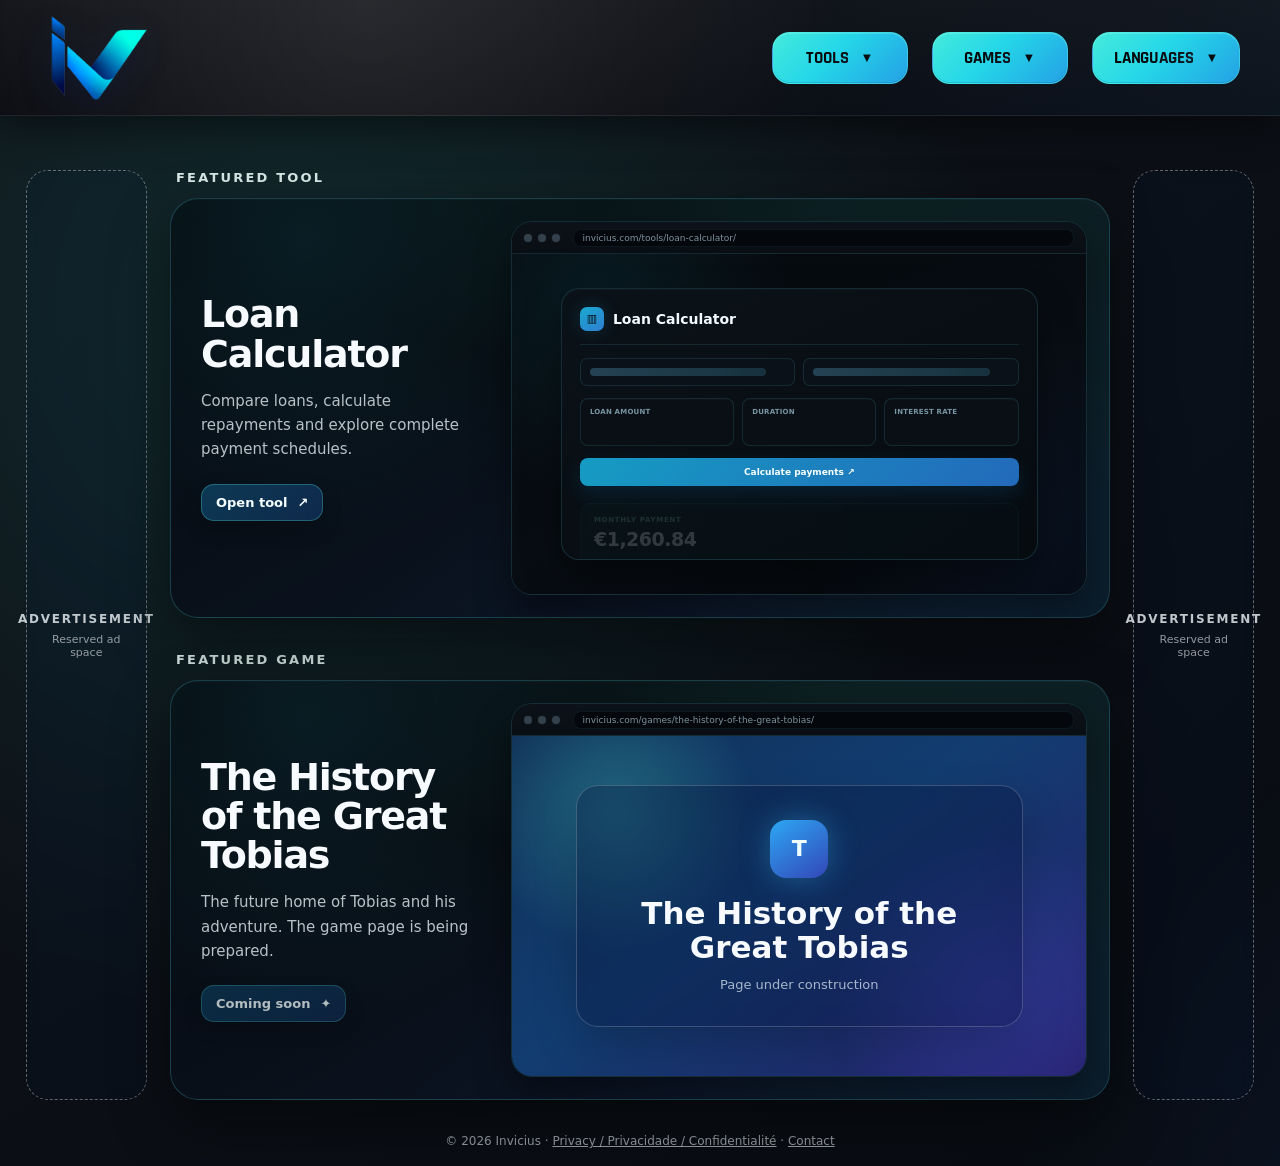
==== commit b523e3d4: "Add files via upload" ====
--- a/index.html
+++ b/index.html
@@ -946,7 +946,7 @@
   </main>
 
   <footer class="site-footer">
-    <span>© <span id="year"></span> Invicius</span>
+    <span>© <span id="year"></span> Invicius</span> <span> · <a href="/privacy.html">Privacy / Privacidade / Confidentialité</a> · <a href="mailto:contact.invicius@gmail.com">Contact</a></span>
   </footer>
 
   <script>
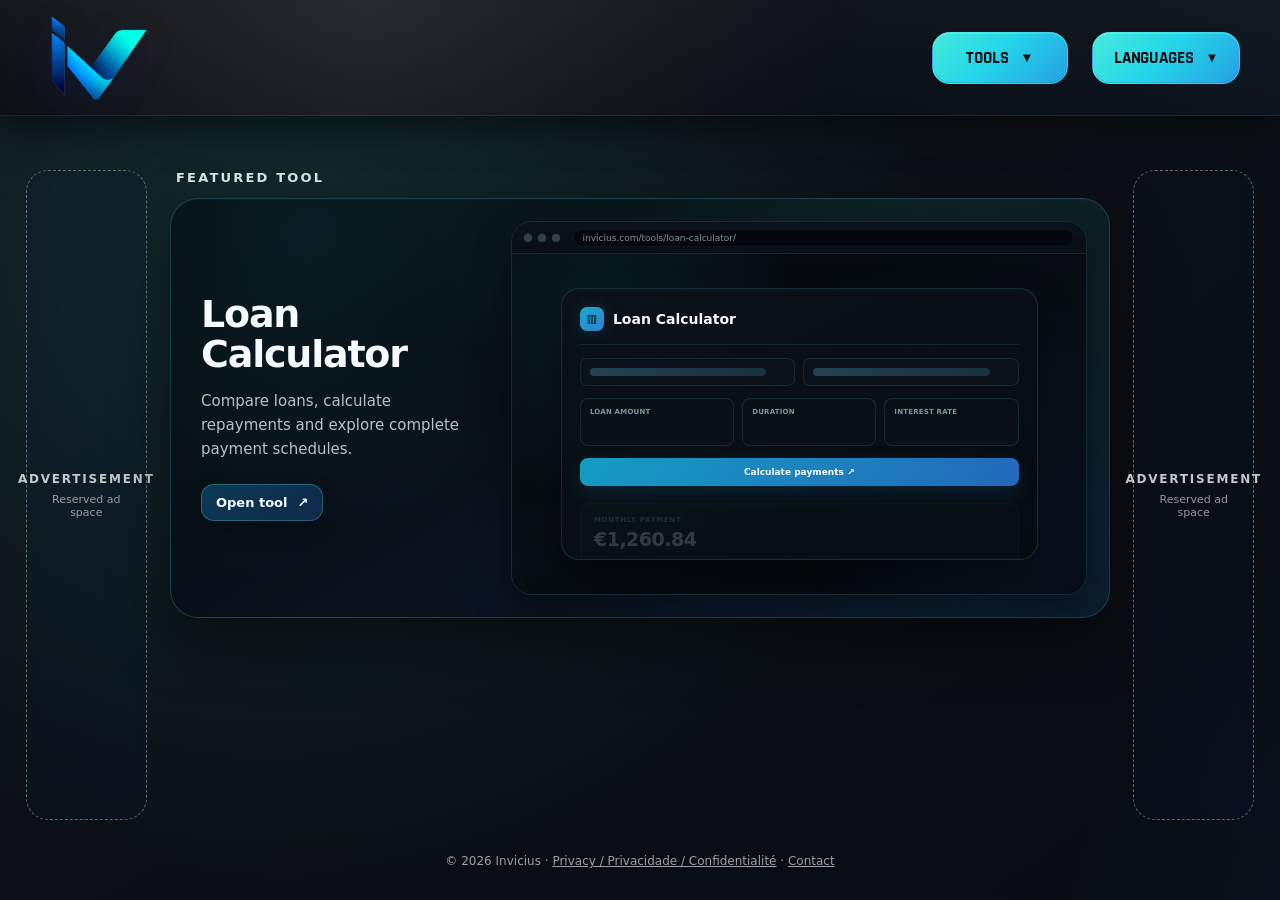
==== commit c8a8ee98: "Add files via upload" ====
--- a/index.html
+++ b/index.html
@@ -859,18 +859,6 @@
           </div>
         </div>
 
-        <div class="menu-wrap">
-          <button class="menu-button" type="button" data-menu-button="games" aria-expanded="false">
-            <span data-i18n="games">Games</span>
-            <span class="chevron" aria-hidden="true">▼</span>
-          </button>
-          <div class="menu-panel" data-menu-panel="games">
-            <a href="/games/the-history-of-the-great-tobias/">
-              <span>The History of the Great Tobias</span>
-              <small>↗</small>
-            </a>
-          </div>
-        </div>
       </nav>
 
       <div class="menu-wrap language-wrap">
@@ -917,20 +905,6 @@
             </div>
           </article>
         </div>
-        <div class="feed-section">
-          <h2 class="feed-heading" data-i18n="featuredGame">Featured game</h2>
-          <article class="feed-card">
-            <div class="feed-info">
-              <h3 class="feed-title">The History of the Great Tobias</h3>
-              <p class="feed-text" data-i18n="tobiasFeedText">The future home of Tobias and his adventure. The game page is being prepared.</p>
-              <span class="feed-action disabled"><span data-i18n="comingSoon">Coming soon</span><span aria-hidden="true">✦</span></span>
-            </div>
-            <div class="preview-window tobias-preview" aria-label="The History of the Great Tobias page preview">
-              <div class="preview-browserbar"><i></i><i></i><i></i><span class="preview-address">invicius.com/games/the-history-of-the-great-tobias/</span></div>
-              <div class="preview-stage"><div class="tobias-empty-page"><div class="tobias-pixel">T</div><h3>The History of the Great Tobias</h3><p data-i18n="tobiasPageStatus">Page under construction</p></div></div>
-            </div>
-          </article>
-        </div>
       </section>
 
       <aside class="side-rail" aria-label="Advertisement">
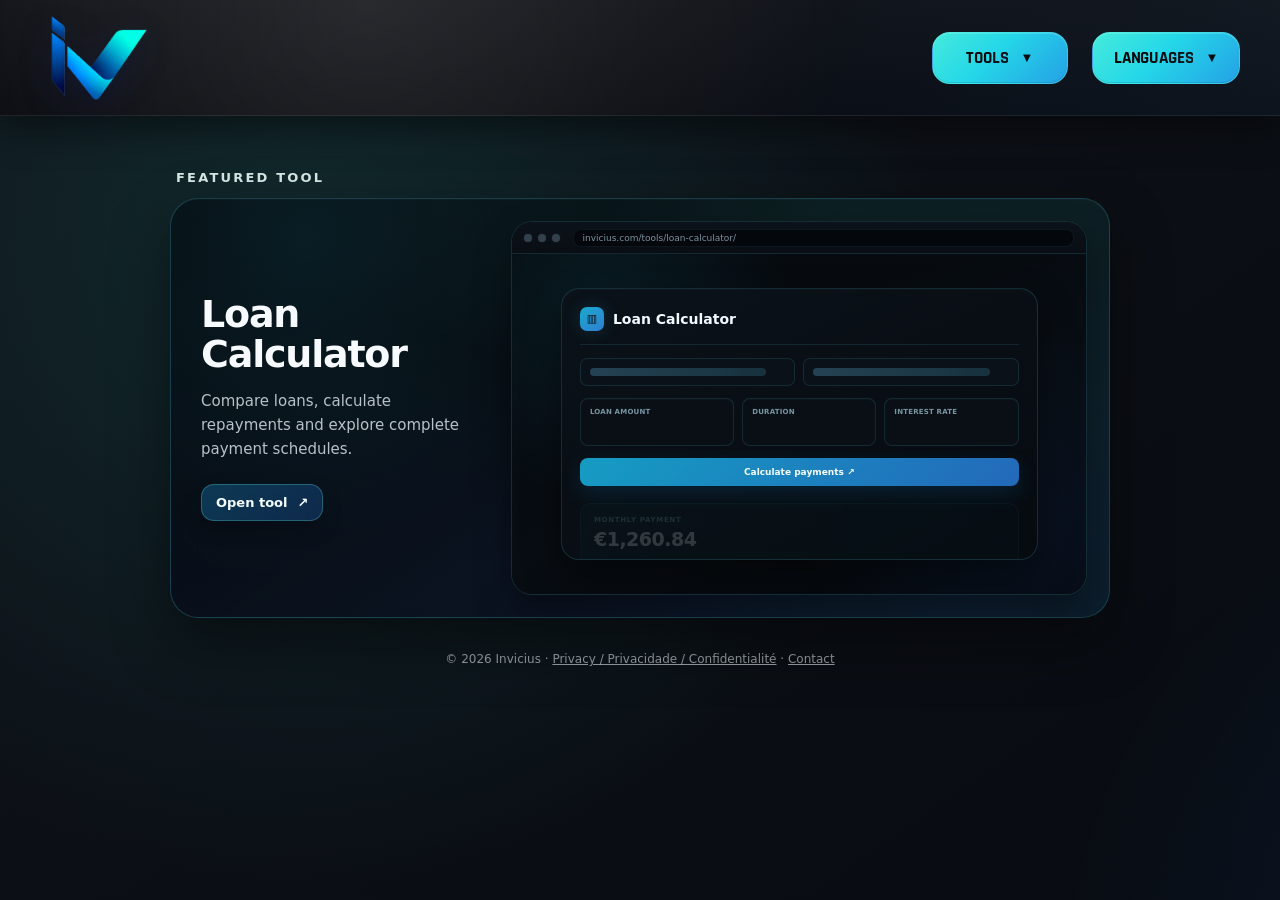
==== commit 56d4099e: "Add files via upload" ====
--- a/index.html
+++ b/index.html
@@ -352,48 +352,12 @@
 
     .content-grid {
       width: 100%;
-
+      max-width: 940px;
+      margin: 0 auto;
       display: grid;
-      grid-template-columns:
-        minmax(120px, 1fr)
-        minmax(0, 940px)
-        minmax(120px, 1fr);
-
+      grid-template-columns: minmax(0, 1fr);
       gap: clamp(14px, 1.8vw, 28px);
       align-items: stretch;
-    }
-
-    .side-rail {
-      min-width: 0;
-      min-height: 650px;
-
-      display: flex;
-      flex-direction: column;
-      align-items: center;
-      justify-content: center;
-
-      padding: 24px 10px;
-
-      border: 1px dashed rgba(255, 255, 255, 0.36);
-      border-radius: 22px;
-
-      color: rgba(244, 252, 255, 0.78);
-      text-align: center;
-
-      background: rgba(2, 29, 72, 0.11);
-      backdrop-filter: blur(6px);
-    }
-
-    .side-rail strong {
-      font-size: 12px;
-      letter-spacing: 1.8px;
-      text-transform: uppercase;
-    }
-
-    .side-rail span {
-      margin-top: 7px;
-      font-size: 11px;
-      color: rgba(244, 252, 255, 0.58);
     }
 
     .hero-card {
@@ -574,10 +538,6 @@
     .tobias-empty-page h3{margin:0;font-size:clamp(21px,3vw,31px);line-height:1.1}
     .tobias-empty-page p{margin:13px 0 0;color:rgba(239,251,255,.68);font-size:13px}
 
-    .mobile-rail {
-      display: none;
-    }
-
     .site-footer {
       padding: 0 20px 18px;
       text-align: center;
@@ -689,12 +649,7 @@
         gap: 12px;
       }
 
-      .content-grid {
-        grid-template-columns:
-          minmax(90px, 0.7fr)
-          minmax(0, 760px)
-          minmax(90px, 0.7fr);
-      }
+      .content-grid { max-width: 760px; }
     }
 
     @media (max-width: 900px) {
@@ -763,10 +718,6 @@
         margin: 0 auto;
       }
 
-      .side-rail {
-        display: none;
-      }
-
       .hero-card {
         min-height: auto;
         padding: 28px 20px 22px;
@@ -783,23 +734,6 @@
       .feed-card{grid-template-columns:1fr;min-height:0;padding:18px}
       .feed-info{padding:3px 3px 0}
       .preview-window{min-height:320px}
-
-      .mobile-rail {
-        margin-top: 18px;
-
-        min-height: 110px;
-
-        display: flex;
-        flex-direction: column;
-        align-items: center;
-        justify-content: center;
-
-        border: 1px dashed rgba(255, 255, 255, 0.36);
-        border-radius: 18px;
-
-        color: rgba(244, 252, 255, 0.74);
-        background: rgba(2, 29, 72, 0.11);
-      }
     }
 
     @media (max-width: 520px) {
@@ -873,10 +807,6 @@
 
   <main class="page-shell">
     <div class="content-grid">
-      <aside class="side-rail" aria-label="Advertisement">
-        <strong data-i18n="advertisement">Advertisement</strong>
-        <span data-i18n="reserved">Reserved ad space</span>
-      </aside>
 
       <section class="home-feed" aria-label="Invicius feed">
         <div class="feed-section">
@@ -906,16 +836,6 @@
           </article>
         </div>
       </section>
-
-      <aside class="side-rail" aria-label="Advertisement">
-        <strong data-i18n="advertisement">Advertisement</strong>
-        <span data-i18n="reserved">Reserved ad space</span>
-      </aside>
-
-      <aside class="mobile-rail" aria-label="Advertisement">
-        <strong data-i18n="advertisement">Advertisement</strong>
-        <span data-i18n="reserved">Reserved ad space</span>
-      </aside>
     </div>
   </main>
 
@@ -955,8 +875,6 @@
         tobiasFeedText: "The future home of Tobias and his adventure. The game page is being prepared.",
         comingSoon: "Coming soon",
         tobiasPageStatus: "Page under construction",
-        advertisement: "Advertisement",
-        reserved: "Reserved ad space"
       },
 
       zh: {
@@ -975,8 +893,6 @@
         tobiasFeedText: "Tobias 和他的冒险未来将在这里展开。游戏页面正在准备中。",
         comingSoon: "即将推出",
         tobiasPageStatus: "页面建设中",
-        advertisement: "广告",
-        reserved: "预留广告位"
       },
 
       hi: {
@@ -995,8 +911,6 @@
         tobiasFeedText: "Tobias और उसके रोमांच का भविष्य का घर। गेम पेज तैयार किया जा रहा है।",
         comingSoon: "जल्द आ रहा है",
         tobiasPageStatus: "पेज निर्माणाधीन है",
-        advertisement: "विज्ञापन",
-        reserved: "विज्ञापन के लिए आरक्षित स्थान"
       },
 
       es: {
@@ -1015,8 +929,6 @@
         tobiasFeedText: "El futuro hogar de Tobias y su aventura. La página del juego está en preparación.",
         comingSoon: "Próximamente",
         tobiasPageStatus: "Página en construcción",
-        advertisement: "Publicidad",
-        reserved: "Espacio publicitario reservado"
       },
 
       ar: {
@@ -1035,8 +947,6 @@
         tobiasFeedText: "المكان المستقبلي لتوبياس ومغامرته. صفحة اللعبة قيد الإعداد.",
         comingSoon: "قريبًا",
         tobiasPageStatus: "الصفحة قيد الإنشاء",
-        advertisement: "إعلان",
-        reserved: "مساحة إعلانية محجوزة"
       },
 
       fr: {
@@ -1055,8 +965,6 @@
         tobiasFeedText: "Le futur espace de Tobias et de son aventure. La page du jeu est en préparation.",
         comingSoon: "Bientôt disponible",
         tobiasPageStatus: "Page en construction",
-        advertisement: "Publicité",
-        reserved: "Espace publicitaire réservé"
       },
 
       ru: {
@@ -1075,8 +983,6 @@
         tobiasFeedText: "Будущий дом Тобиаса и его приключения. Страница игры готовится.",
         comingSoon: "Скоро",
         tobiasPageStatus: "Страница в разработке",
-        advertisement: "Реклама",
-        reserved: "Место для рекламы"
       },
 
       bn: {
@@ -1095,8 +1001,6 @@
         tobiasFeedText: "Tobias এবং তার অভিযানের ভবিষ্যৎ ঘর। গেমের পেজ প্রস্তুত করা হচ্ছে।",
         comingSoon: "শীঘ্রই আসছে",
         tobiasPageStatus: "পেজ নির্মাণাধীন",
-        advertisement: "বিজ্ঞাপন",
-        reserved: "বিজ্ঞাপনের জন্য সংরক্ষিত স্থান"
       },
 
       pt: {
@@ -1115,8 +1019,6 @@
         tobiasFeedText: "O futuro espaço do Tobias e de sua aventura. A página do jogo está sendo preparada.",
         comingSoon: "Em breve",
         tobiasPageStatus: "Página em construção",
-        advertisement: "Publicidade",
-        reserved: "Espaço reservado para anúncio"
       },
 
       id: {
@@ -1135,8 +1037,6 @@
         tobiasFeedText: "Rumah masa depan Tobias dan petualangannya. Halaman gim sedang disiapkan.",
         comingSoon: "Segera hadir",
         tobiasPageStatus: "Halaman sedang dibuat",
-        advertisement: "Iklan",
-        reserved: "Ruang iklan tersedia"
       },
 
       ur: {
@@ -1155,8 +1055,6 @@
         tobiasFeedText: "Tobias اور اس کی مہم کا مستقبل کا گھر۔ گیم کا صفحہ تیار کیا جا رہا ہے۔",
         comingSoon: "جلد آرہا ہے",
         tobiasPageStatus: "صفحہ زیر تعمیر ہے",
-        advertisement: "اشتہار",
-        reserved: "اشتہار کے لیے مختص جگہ"
       }
     };
 
